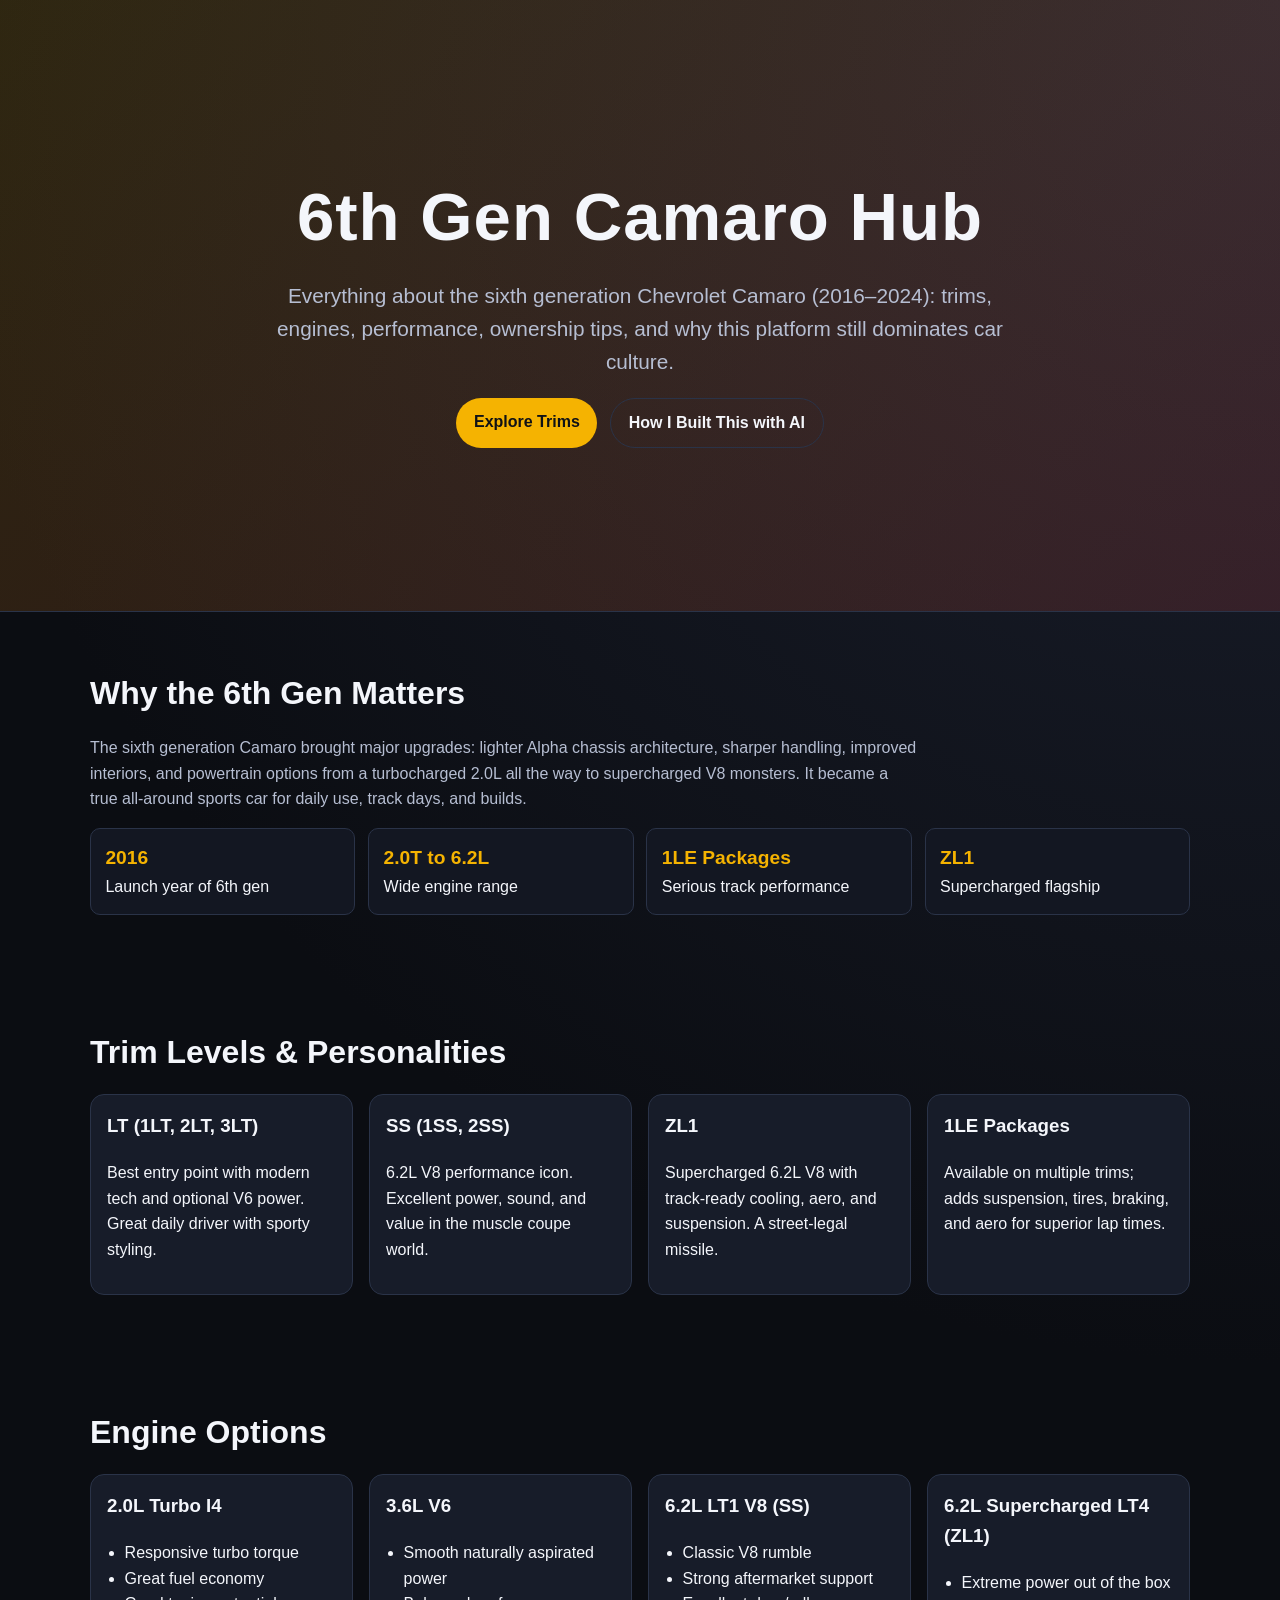
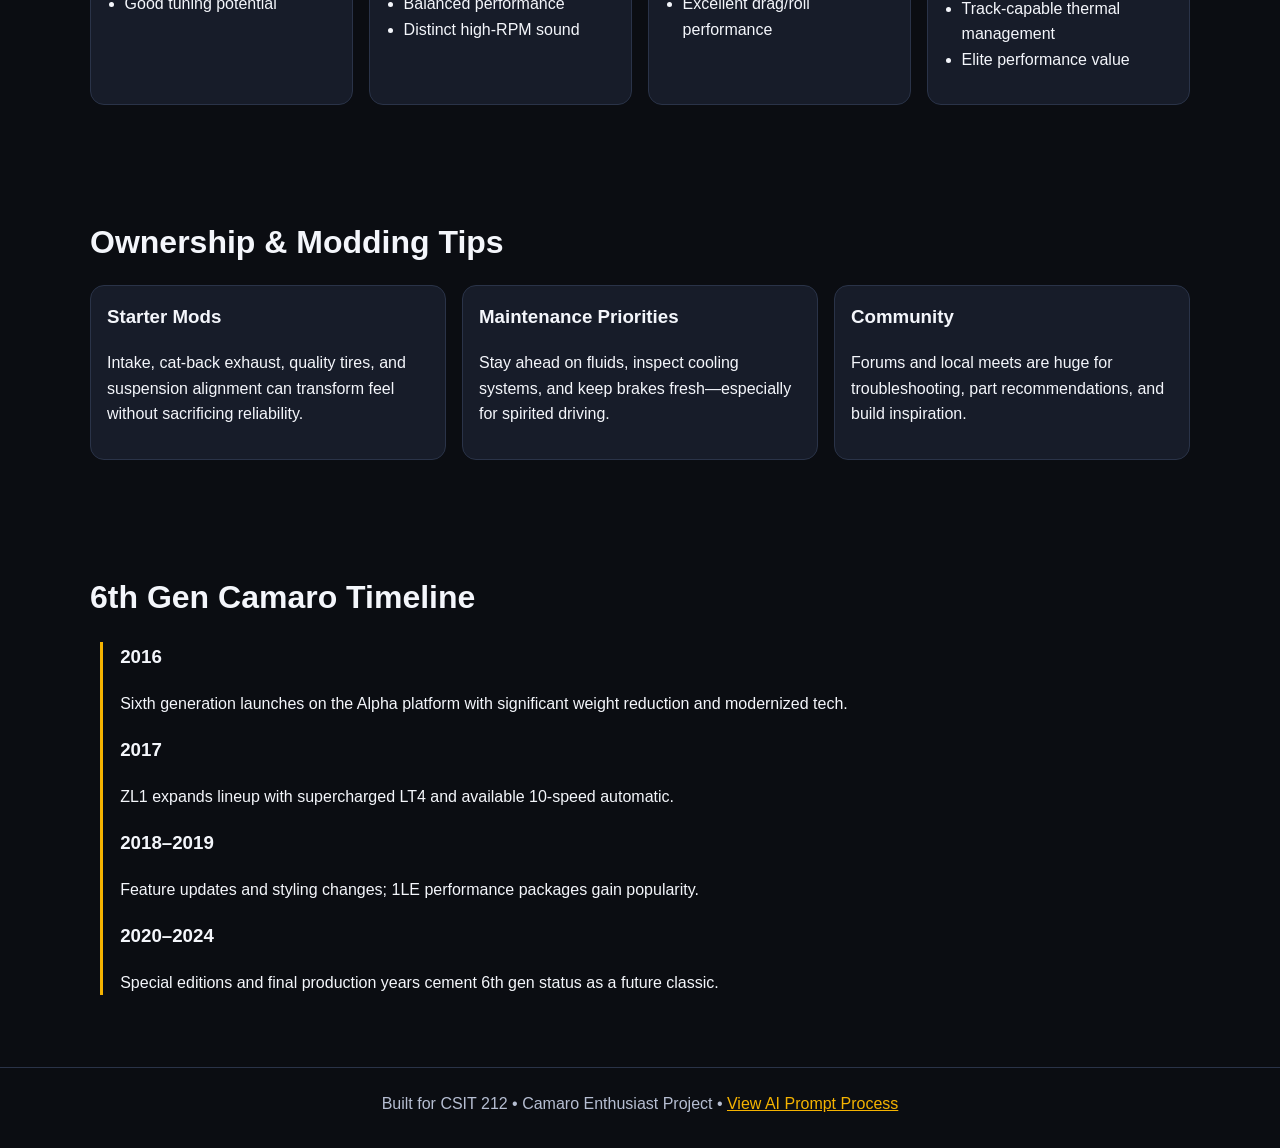
==== index.html @ 1b01bfdc "Create 6th gen Camaro website and AI prompt process page" ====
<!doctype html>
<html lang="en">
<head>
  <meta charset="UTF-8" />
  <meta name="viewport" content="width=device-width, initial-scale=1.0" />
  <title>Sixth Gen Camaro Hub</title>
  <style>
    :root {
      --bg: #0b0d12;
      --panel: #131722;
      --text: #f4f6fb;
      --muted: #b6bed2;
      --accent: #f5b301;
      --accent-2: #f24d4d;
      --card: #171c29;
      --border: #2a3348;
    }
    * { box-sizing: border-box; }
    body {
      margin: 0;
      font-family: Inter, Segoe UI, Roboto, Arial, sans-serif;
      background: radial-gradient(circle at top right, #1c2130, var(--bg) 45%);
      color: var(--text);
      line-height: 1.6;
    }
    .container { width: min(1100px, 92%); margin: 0 auto; }
    header {
      min-height: 68vh;
      display: grid;
      place-items: center;
      text-align: center;
      border-bottom: 1px solid var(--border);
      background: linear-gradient(140deg, rgba(245,179,1,.15), rgba(242,77,77,.15));
    }
    h1 { font-size: clamp(2rem, 6vw, 4.2rem); margin: 0 0 .5rem; letter-spacing: 1px; }
    .tagline { font-size: clamp(1rem, 2vw, 1.3rem); color: var(--muted); max-width: 760px; margin: 0 auto 1.2rem; }
    .btns { display: flex; gap: .8rem; justify-content: center; flex-wrap: wrap; }
    .btn {
      text-decoration: none;
      color: #101216;
      background: var(--accent);
      padding: .7rem 1.1rem;
      border-radius: 999px;
      font-weight: 700;
    }
    .btn.secondary { background: transparent; color: var(--text); border: 1px solid var(--border); }
    section { padding: 3.5rem 0; }
    h2 { font-size: clamp(1.4rem, 3.5vw, 2rem); margin: 0 0 1rem; }
    .lead { color: var(--muted); max-width: 830px; }
    .grid {
      display: grid;
      grid-template-columns: repeat(auto-fit, minmax(240px, 1fr));
      gap: 1rem;
      margin-top: 1rem;
    }
    .card {
      background: var(--card);
      border: 1px solid var(--border);
      border-radius: 14px;
      padding: 1rem;
    }
    .card h3 { margin-top: 0; }
    ul { padding-left: 1.1rem; }
    .timeline { border-left: 3px solid var(--accent); margin-left: .6rem; padding-left: 1.1rem; }
    .timeline p { margin: .3rem 0 1rem; }
    .stats { display: grid; grid-template-columns: repeat(auto-fit, minmax(170px,1fr)); gap: .8rem; }
    .stat { background: var(--panel); border: 1px solid var(--border); border-radius: 10px; padding: .9rem; }
    .stat strong { display: block; font-size: 1.2rem; color: var(--accent); }
    footer { border-top: 1px solid var(--border); text-align: center; padding: 1.4rem 0 2rem; color: var(--muted); }
  </style>
</head>
<body>
  <header>
    <div class="container">
      <h1>6th Gen Camaro Hub</h1>
      <p class="tagline">Everything about the sixth generation Chevrolet Camaro (2016–2024): trims, engines, performance, ownership tips, and why this platform still dominates car culture.</p>
      <div class="btns">
        <a class="btn" href="#trims">Explore Trims</a>
        <a class="btn secondary" href="prompts.html">How I Built This with AI</a>
      </div>
    </div>
  </header>

  <main class="container">
    <section id="overview">
      <h2>Why the 6th Gen Matters</h2>
      <p class="lead">The sixth generation Camaro brought major upgrades: lighter Alpha chassis architecture, sharper handling, improved interiors, and powertrain options from a turbocharged 2.0L all the way to supercharged V8 monsters. It became a true all-around sports car for daily use, track days, and builds.</p>
      <div class="stats">
        <div class="stat"><strong>2016</strong> Launch year of 6th gen</div>
        <div class="stat"><strong>2.0T to 6.2L</strong> Wide engine range</div>
        <div class="stat"><strong>1LE Packages</strong> Serious track performance</div>
        <div class="stat"><strong>ZL1</strong> Supercharged flagship</div>
      </div>
    </section>

    <section id="trims">
      <h2>Trim Levels & Personalities</h2>
      <div class="grid">
        <article class="card"><h3>LT (1LT, 2LT, 3LT)</h3><p>Best entry point with modern tech and optional V6 power. Great daily driver with sporty styling.</p></article>
        <article class="card"><h3>SS (1SS, 2SS)</h3><p>6.2L V8 performance icon. Excellent power, sound, and value in the muscle coupe world.</p></article>
        <article class="card"><h3>ZL1</h3><p>Supercharged 6.2L V8 with track-ready cooling, aero, and suspension. A street-legal missile.</p></article>
        <article class="card"><h3>1LE Packages</h3><p>Available on multiple trims; adds suspension, tires, braking, and aero for superior lap times.</p></article>
      </div>
    </section>

    <section id="engines">
      <h2>Engine Options</h2>
      <div class="grid">
        <div class="card"><h3>2.0L Turbo I4</h3><ul><li>Responsive turbo torque</li><li>Great fuel economy</li><li>Good tuning potential</li></ul></div>
        <div class="card"><h3>3.6L V6</h3><ul><li>Smooth naturally aspirated power</li><li>Balanced performance</li><li>Distinct high-RPM sound</li></ul></div>
        <div class="card"><h3>6.2L LT1 V8 (SS)</h3><ul><li>Classic V8 rumble</li><li>Strong aftermarket support</li><li>Excellent drag/roll performance</li></ul></div>
        <div class="card"><h3>6.2L Supercharged LT4 (ZL1)</h3><ul><li>Extreme power out of the box</li><li>Track-capable thermal management</li><li>Elite performance value</li></ul></div>
      </div>
    </section>

    <section>
      <h2>Ownership & Modding Tips</h2>
      <div class="grid">
        <div class="card"><h3>Starter Mods</h3><p>Intake, cat-back exhaust, quality tires, and suspension alignment can transform feel without sacrificing reliability.</p></div>
        <div class="card"><h3>Maintenance Priorities</h3><p>Stay ahead on fluids, inspect cooling systems, and keep brakes fresh—especially for spirited driving.</p></div>
        <div class="card"><h3>Community</h3><p>Forums and local meets are huge for troubleshooting, part recommendations, and build inspiration.</p></div>
      </div>
    </section>

    <section>
      <h2>6th Gen Camaro Timeline</h2>
      <div class="timeline">
        <h3>2016</h3>
        <p>Sixth generation launches on the Alpha platform with significant weight reduction and modernized tech.</p>
        <h3>2017</h3>
        <p>ZL1 expands lineup with supercharged LT4 and available 10-speed automatic.</p>
        <h3>2018–2019</h3>
        <p>Feature updates and styling changes; 1LE performance packages gain popularity.</p>
        <h3>2020–2024</h3>
        <p>Special editions and final production years cement 6th gen status as a future classic.</p>
      </div>
    </section>
  </main>

  <footer>
    <div class="container">
      Built for CSIT 212 • Camaro Enthusiast Project • <a href="prompts.html" style="color:var(--accent)">View AI Prompt Process</a>
    </div>
  </footer>
</body>
</html>
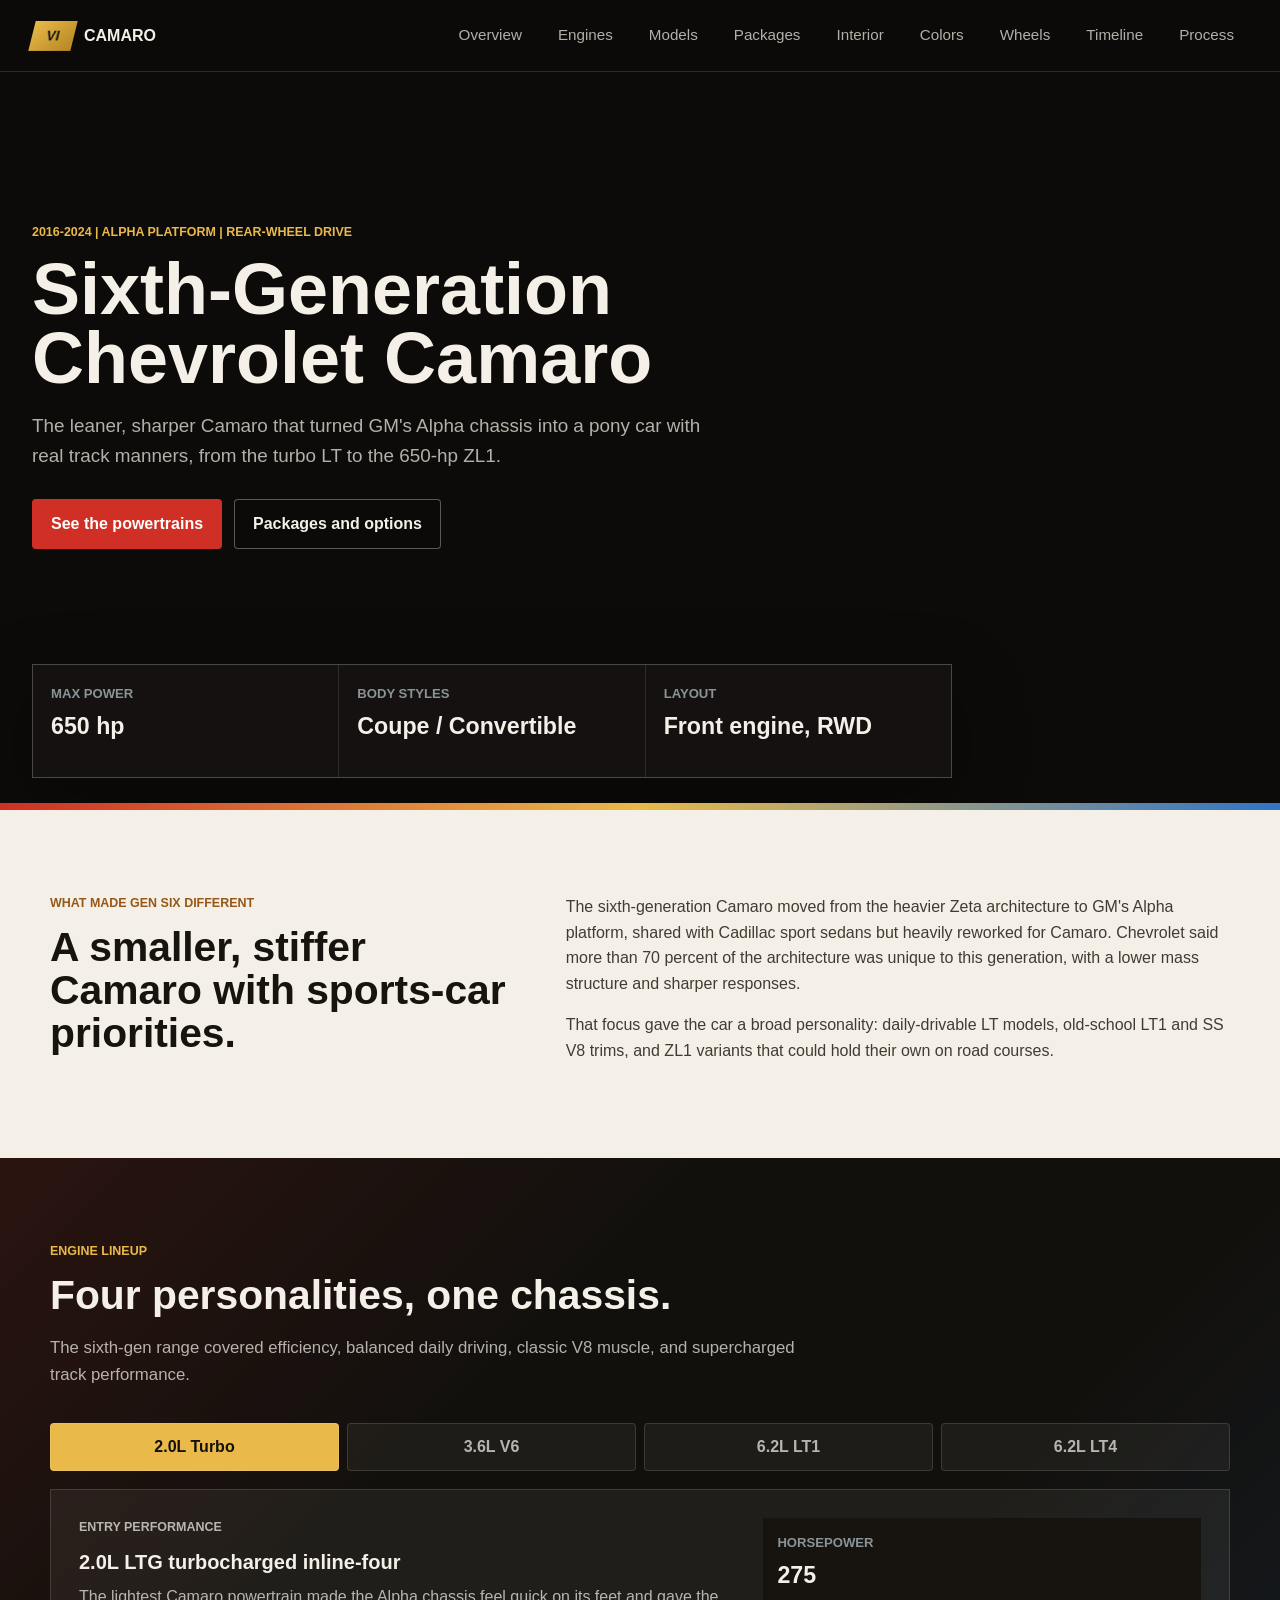
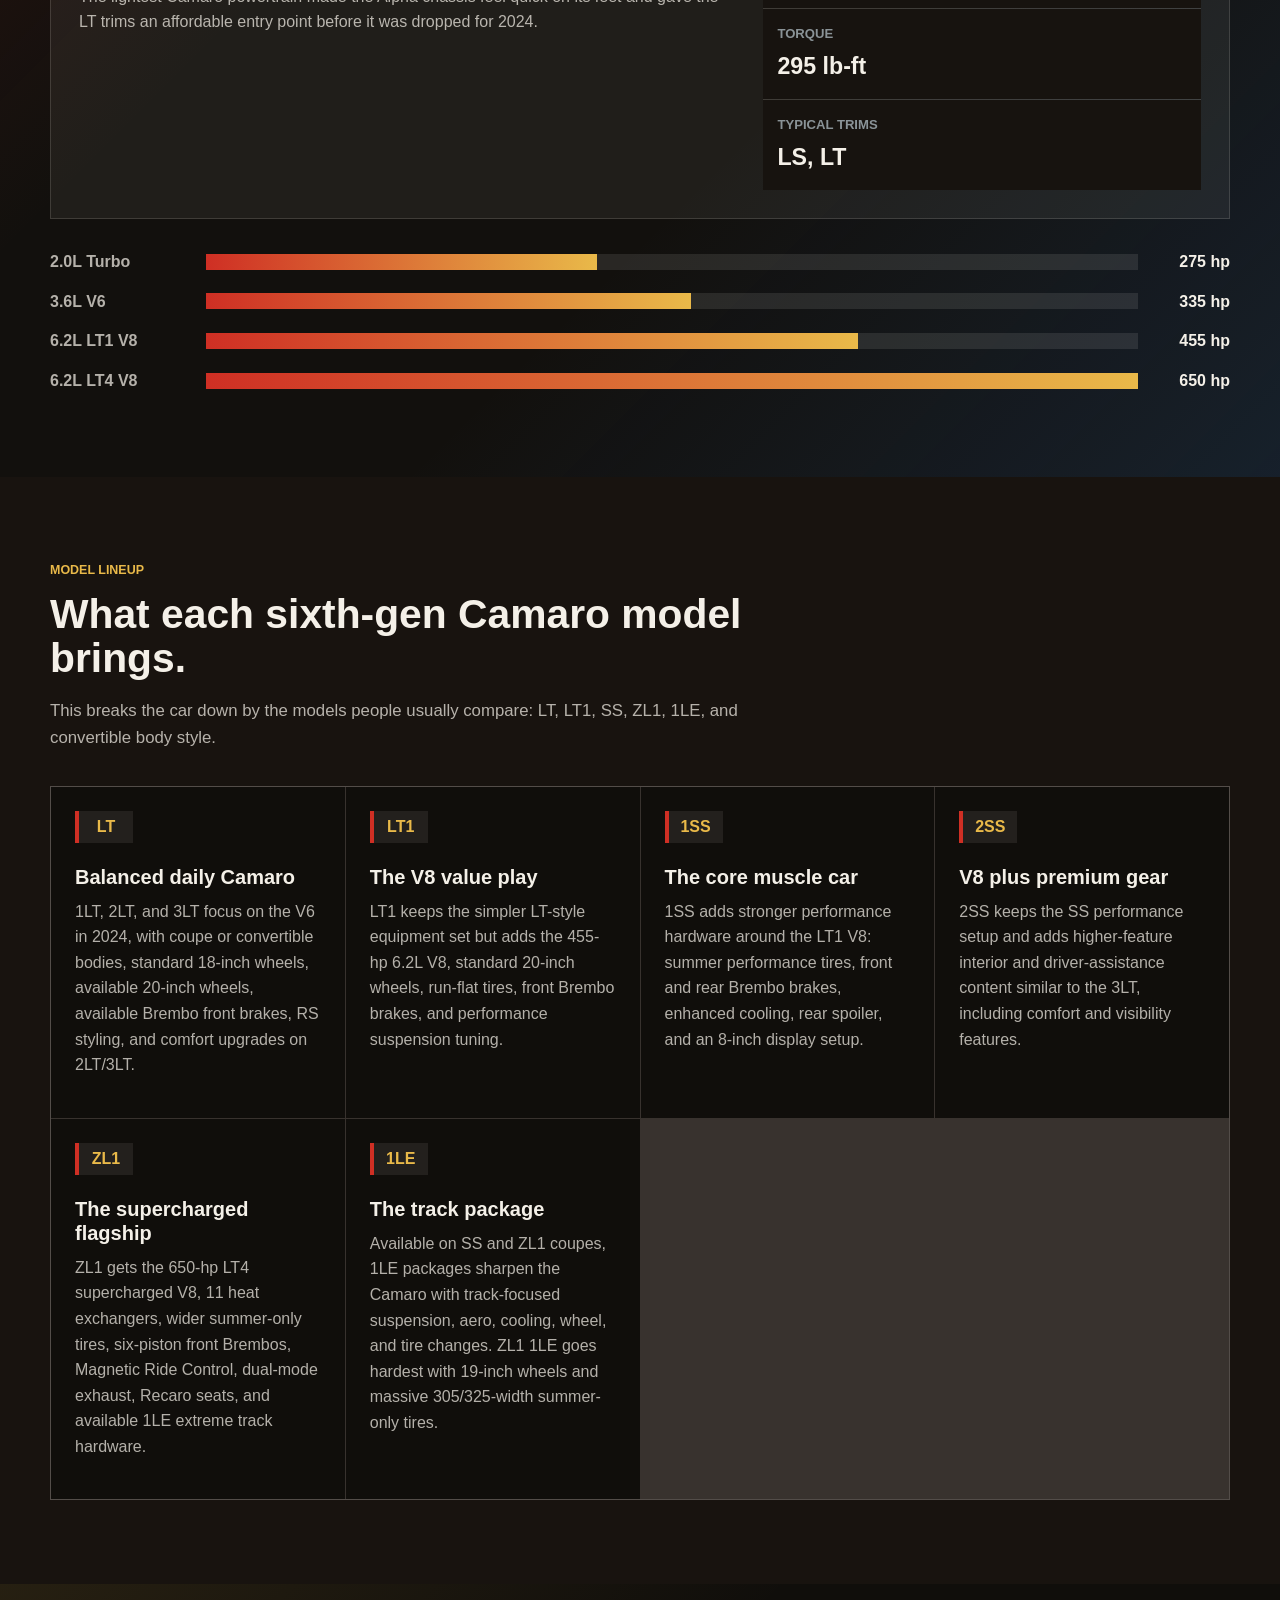
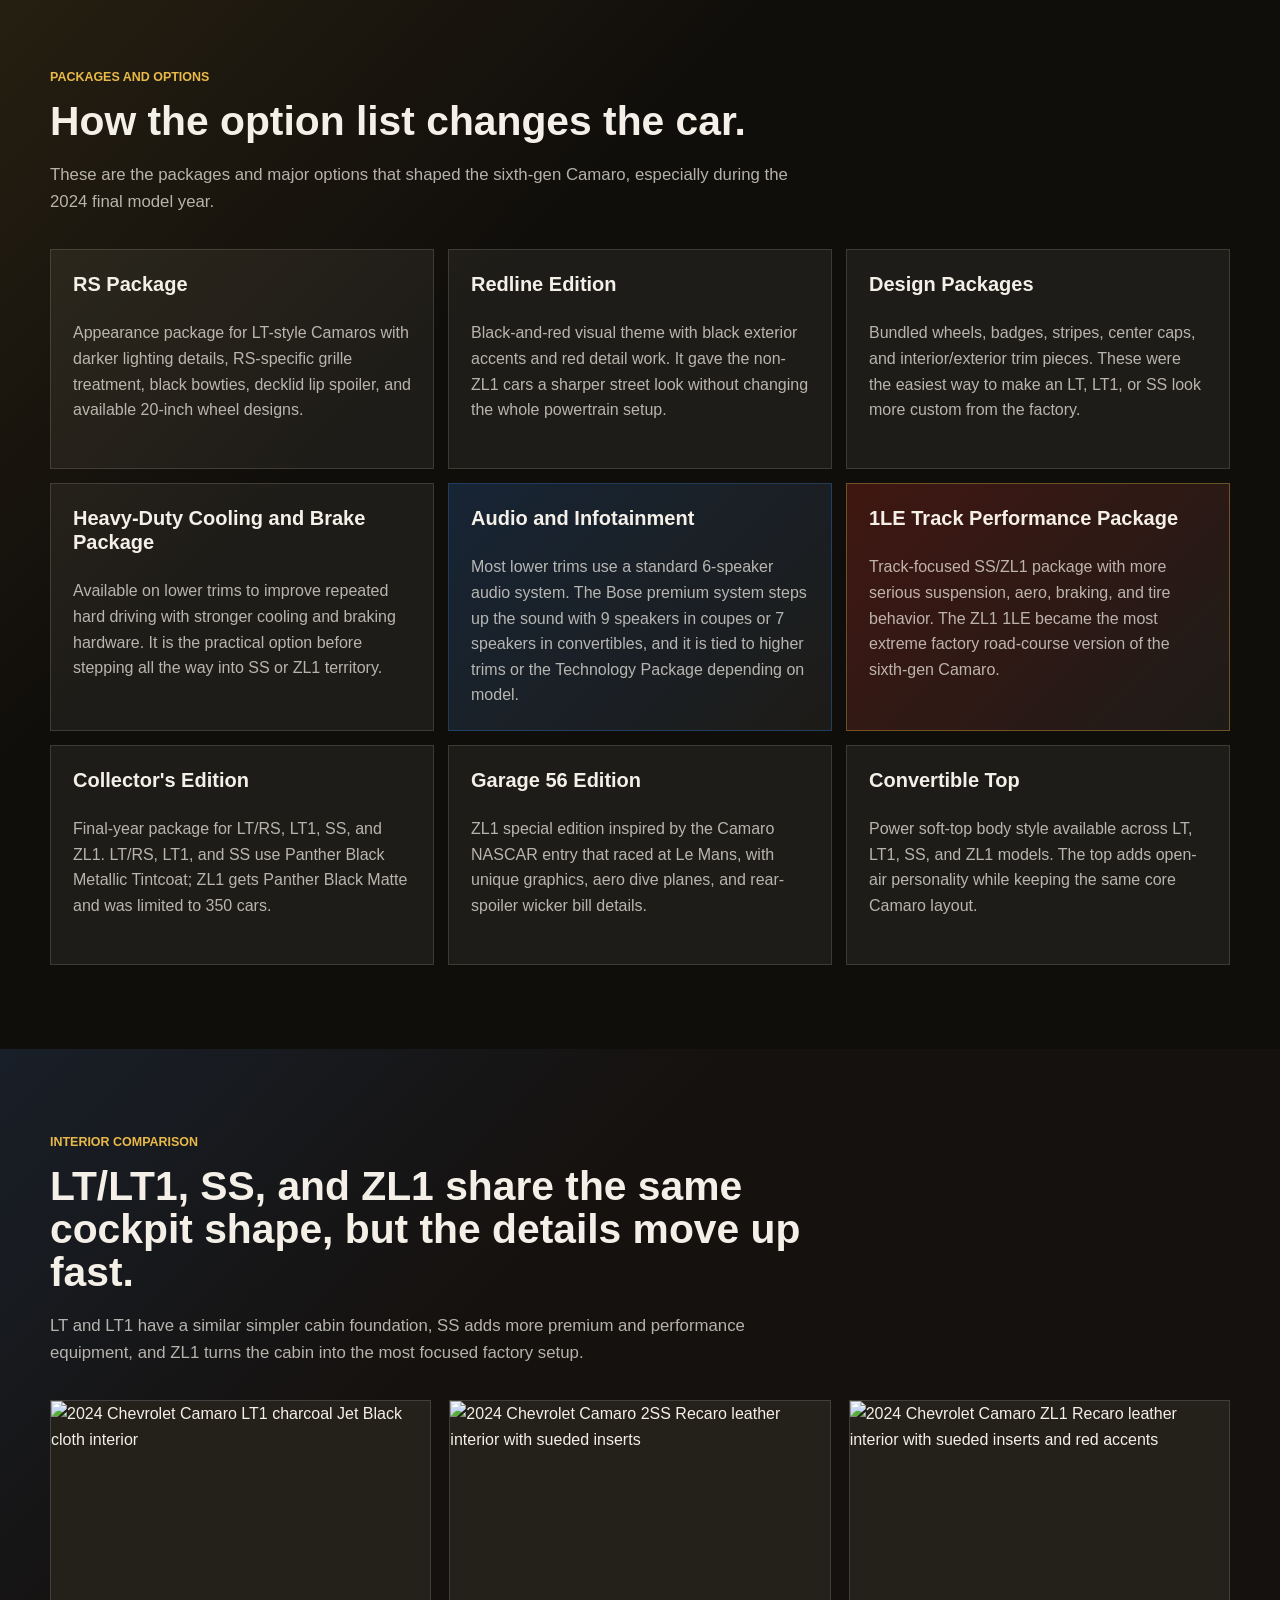
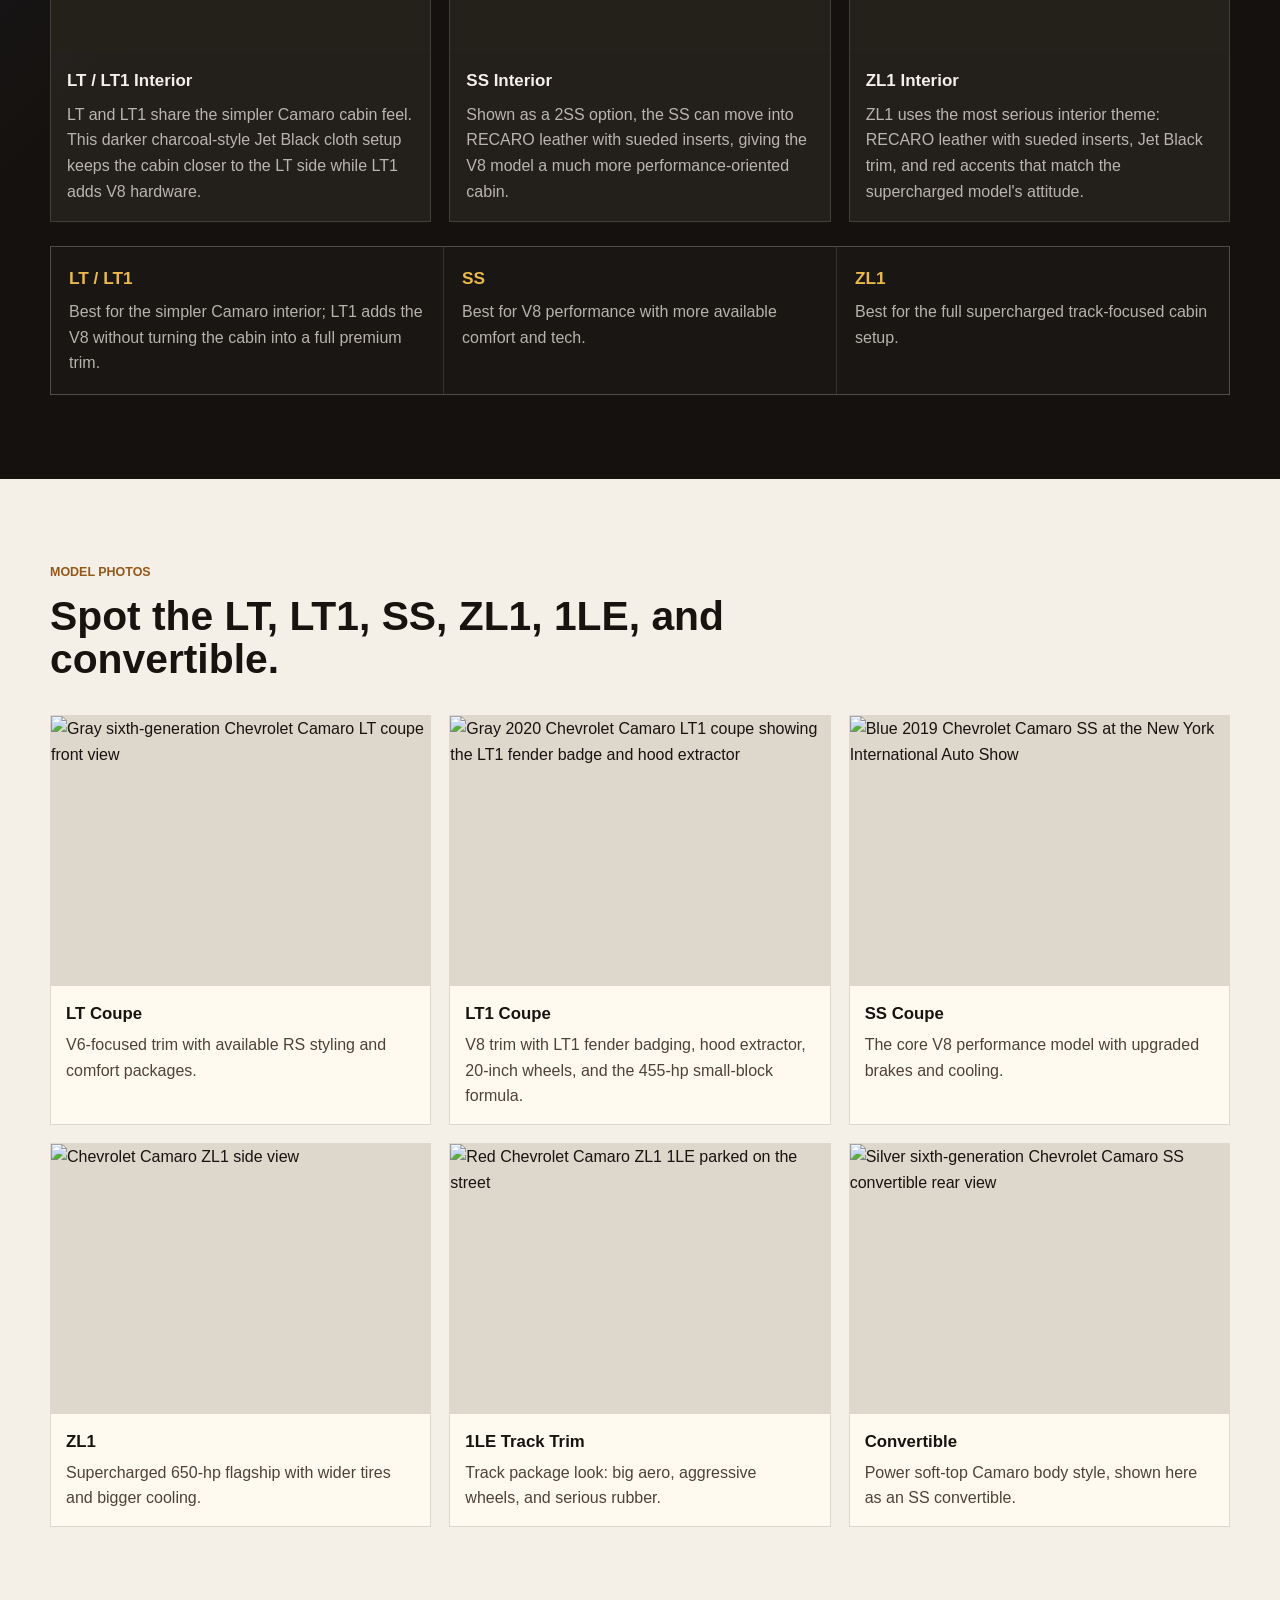
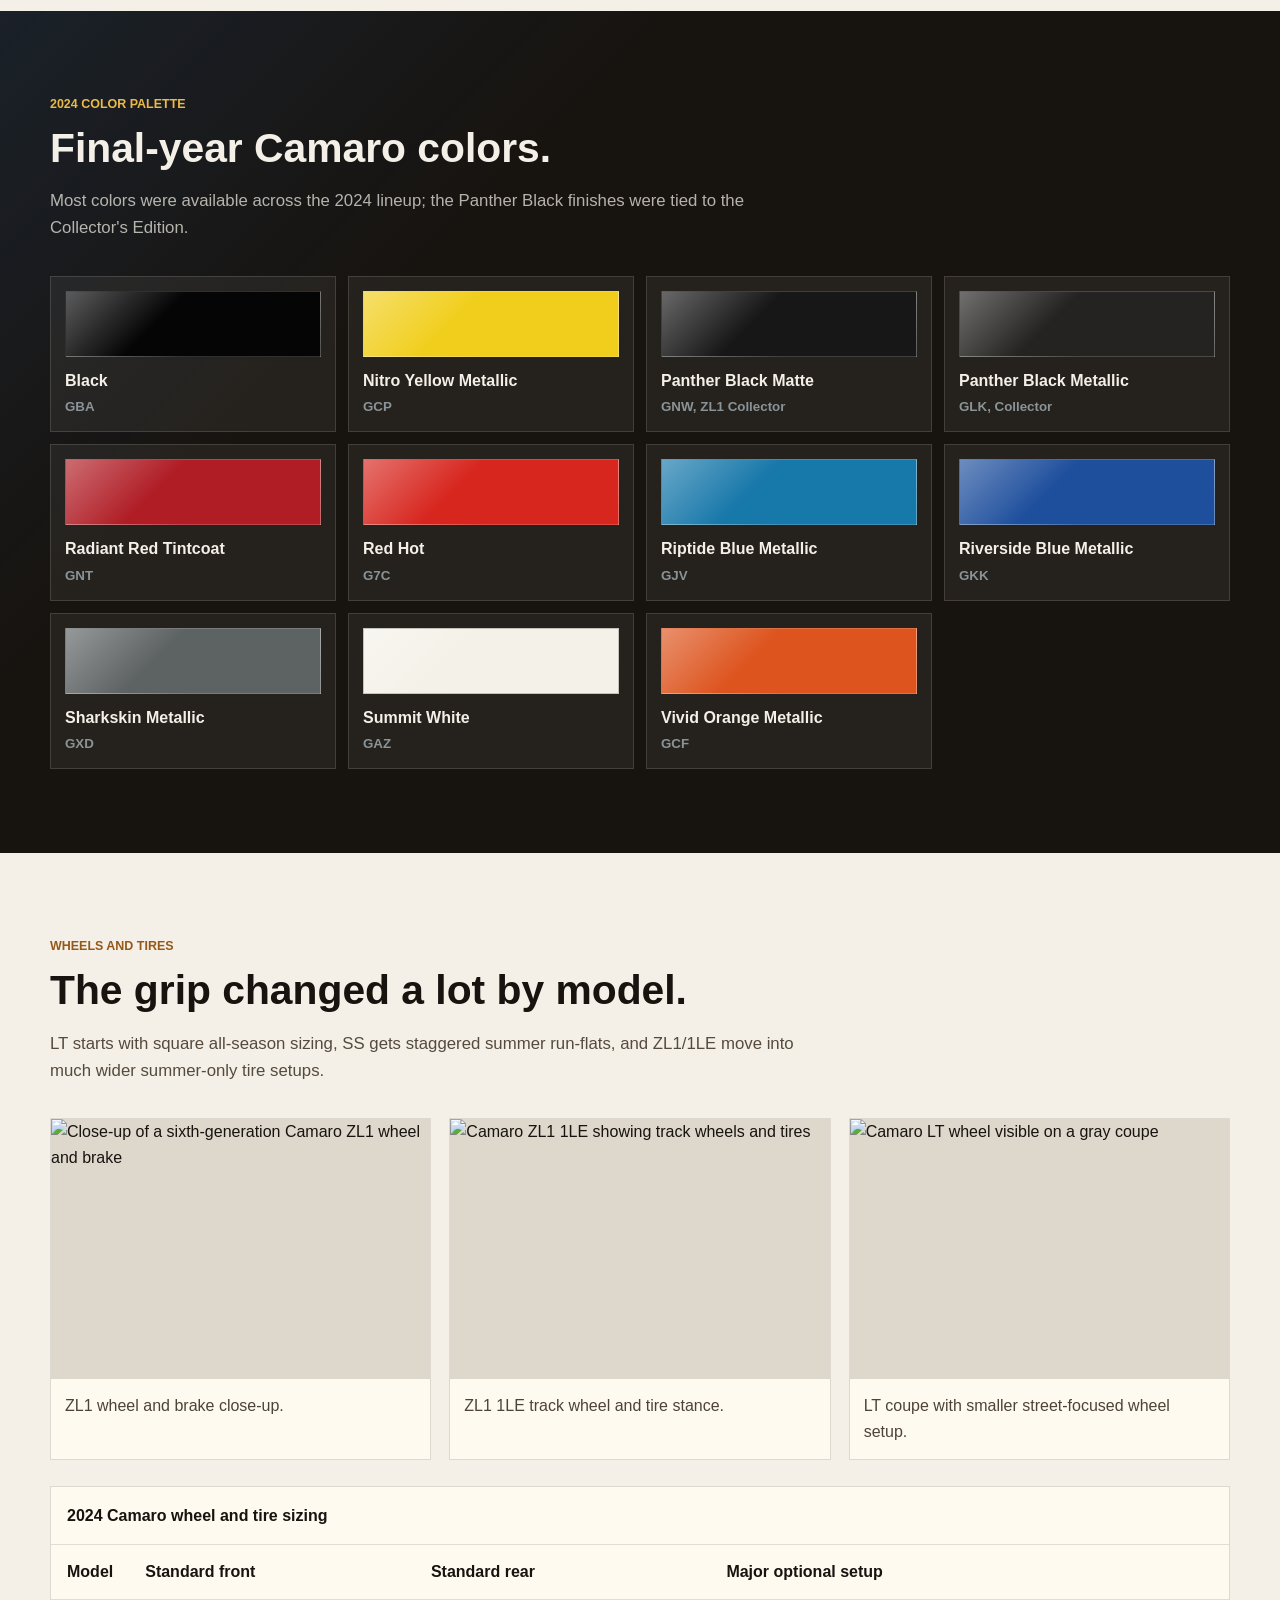
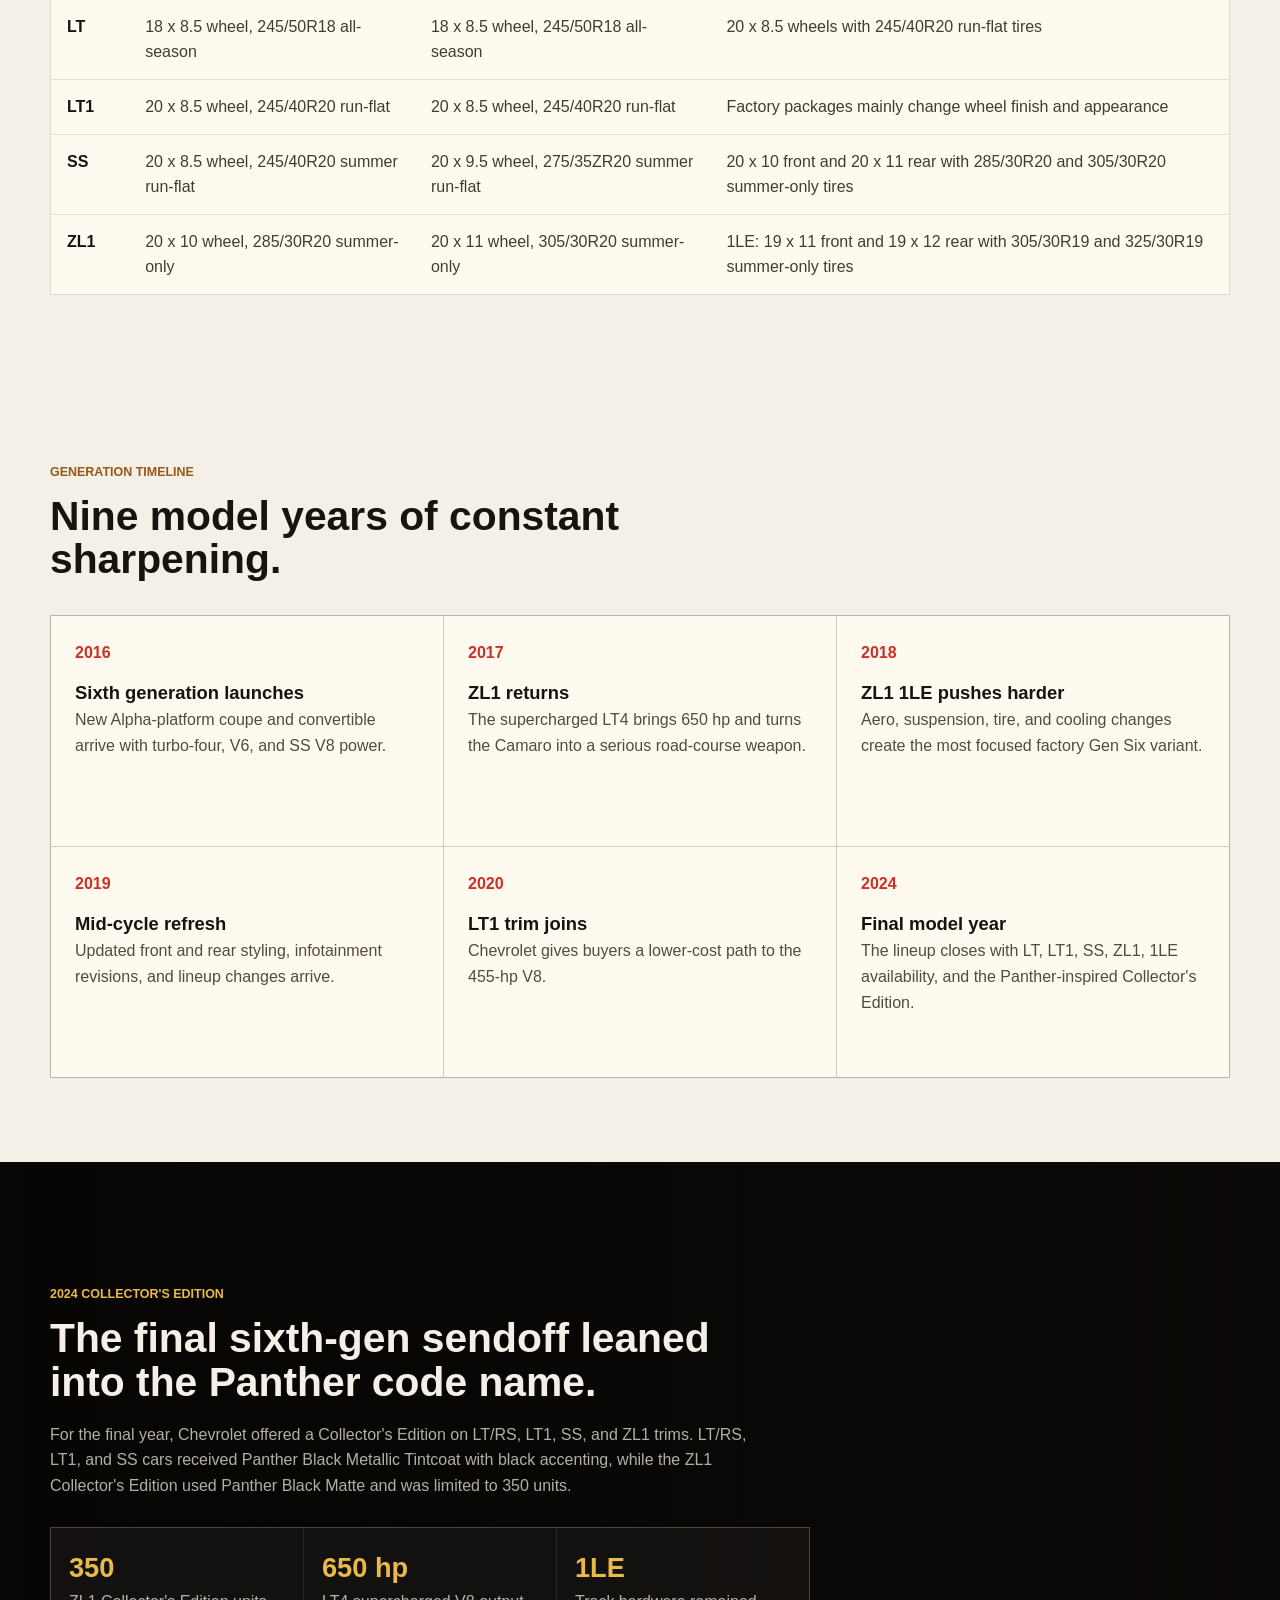
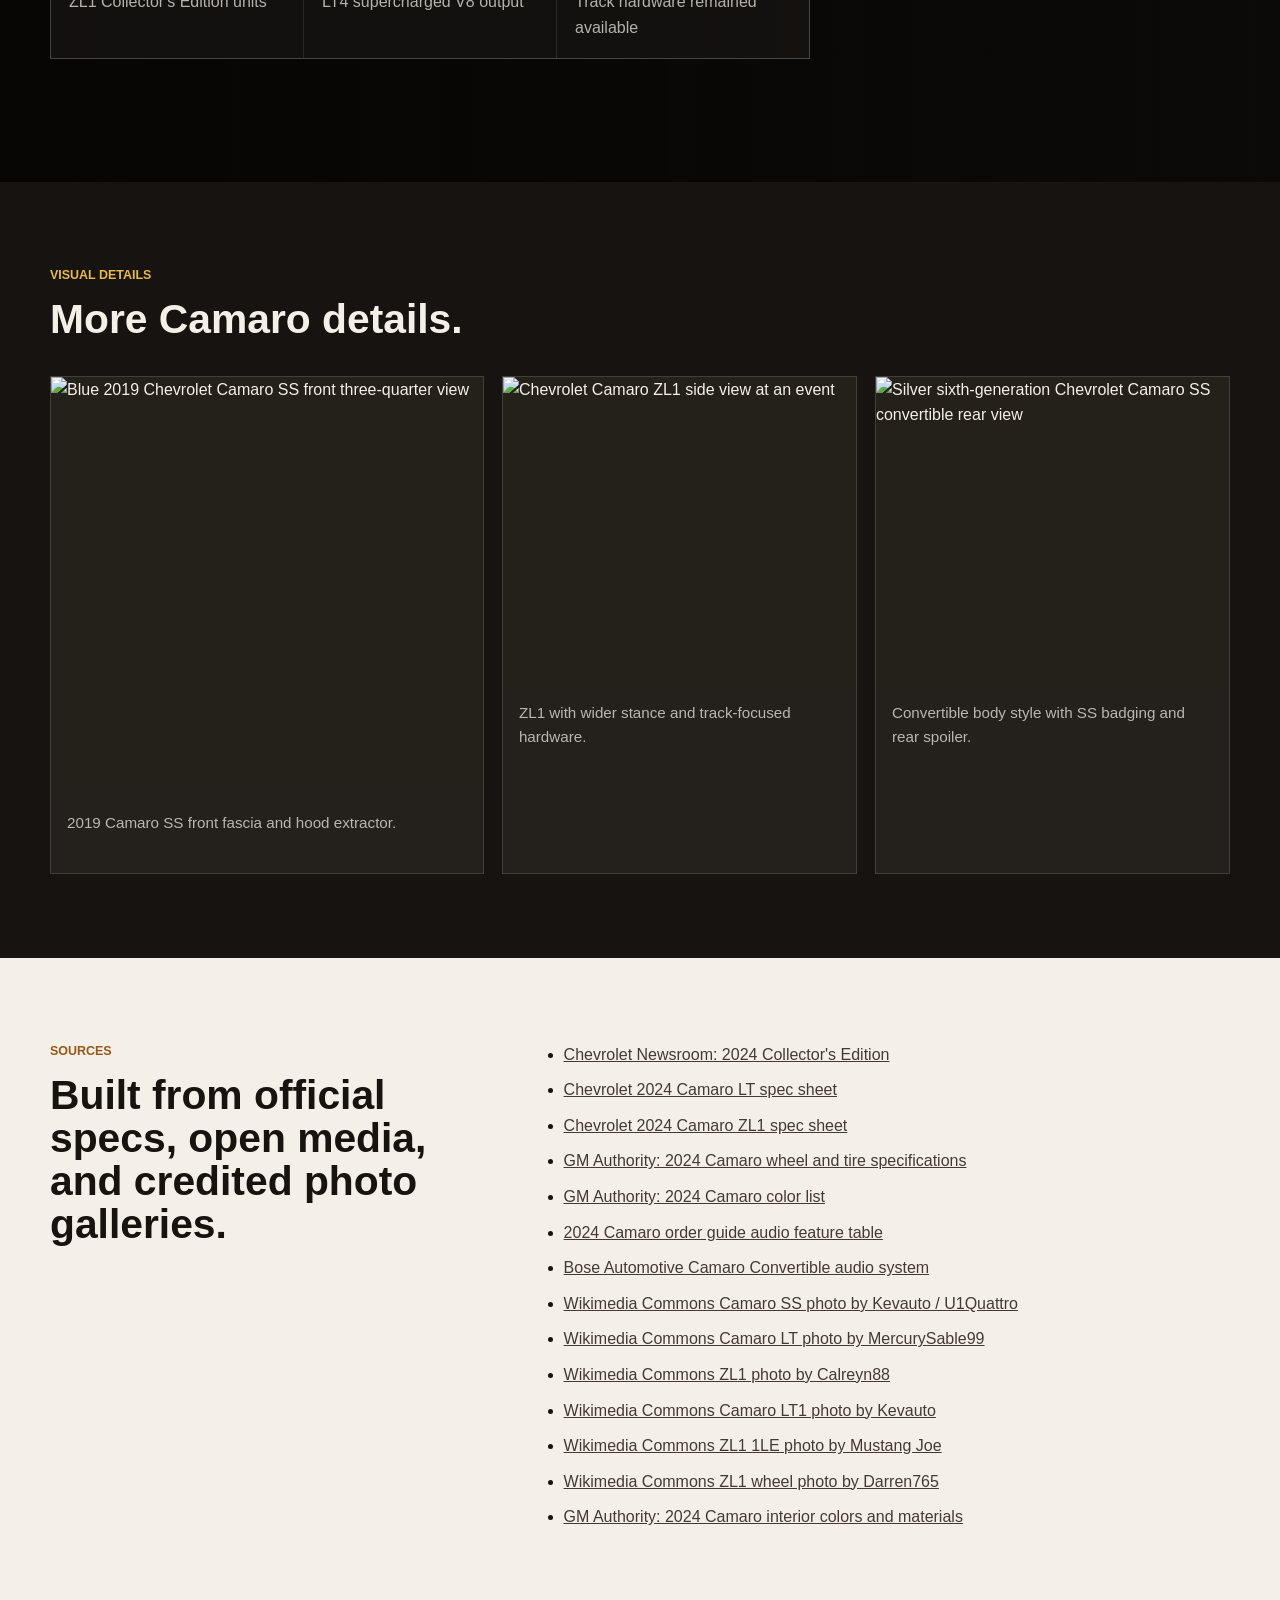
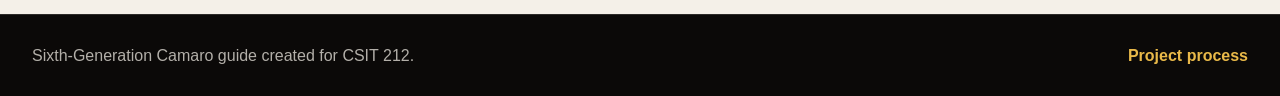
==== commit 9be2dc4f: "Add files via upload" ====
--- a/index.html
+++ b/index.html
@@ -1,146 +1,514 @@
-<!doctype html>
+<!DOCTYPE html>
 <html lang="en">
 <head>
-  <meta charset="UTF-8" />
-  <meta name="viewport" content="width=device-width, initial-scale=1.0" />
-  <title>Sixth Gen Camaro Hub</title>
-  <style>
-    :root {
-      --bg: #0b0d12;
-      --panel: #131722;
-      --text: #f4f6fb;
-      --muted: #b6bed2;
-      --accent: #f5b301;
-      --accent-2: #f24d4d;
-      --card: #171c29;
-      --border: #2a3348;
-    }
-    * { box-sizing: border-box; }
-    body {
-      margin: 0;
-      font-family: Inter, Segoe UI, Roboto, Arial, sans-serif;
-      background: radial-gradient(circle at top right, #1c2130, var(--bg) 45%);
-      color: var(--text);
-      line-height: 1.6;
-    }
-    .container { width: min(1100px, 92%); margin: 0 auto; }
-    header {
-      min-height: 68vh;
-      display: grid;
-      place-items: center;
-      text-align: center;
-      border-bottom: 1px solid var(--border);
-      background: linear-gradient(140deg, rgba(245,179,1,.15), rgba(242,77,77,.15));
-    }
-    h1 { font-size: clamp(2rem, 6vw, 4.2rem); margin: 0 0 .5rem; letter-spacing: 1px; }
-    .tagline { font-size: clamp(1rem, 2vw, 1.3rem); color: var(--muted); max-width: 760px; margin: 0 auto 1.2rem; }
-    .btns { display: flex; gap: .8rem; justify-content: center; flex-wrap: wrap; }
-    .btn {
-      text-decoration: none;
-      color: #101216;
-      background: var(--accent);
-      padding: .7rem 1.1rem;
-      border-radius: 999px;
-      font-weight: 700;
-    }
-    .btn.secondary { background: transparent; color: var(--text); border: 1px solid var(--border); }
-    section { padding: 3.5rem 0; }
-    h2 { font-size: clamp(1.4rem, 3.5vw, 2rem); margin: 0 0 1rem; }
-    .lead { color: var(--muted); max-width: 830px; }
-    .grid {
-      display: grid;
-      grid-template-columns: repeat(auto-fit, minmax(240px, 1fr));
-      gap: 1rem;
-      margin-top: 1rem;
-    }
-    .card {
-      background: var(--card);
-      border: 1px solid var(--border);
-      border-radius: 14px;
-      padding: 1rem;
-    }
-    .card h3 { margin-top: 0; }
-    ul { padding-left: 1.1rem; }
-    .timeline { border-left: 3px solid var(--accent); margin-left: .6rem; padding-left: 1.1rem; }
-    .timeline p { margin: .3rem 0 1rem; }
-    .stats { display: grid; grid-template-columns: repeat(auto-fit, minmax(170px,1fr)); gap: .8rem; }
-    .stat { background: var(--panel); border: 1px solid var(--border); border-radius: 10px; padding: .9rem; }
-    .stat strong { display: block; font-size: 1.2rem; color: var(--accent); }
-    footer { border-top: 1px solid var(--border); text-align: center; padding: 1.4rem 0 2rem; color: var(--muted); }
-  </style>
+  <meta charset="UTF-8">
+  <meta name="viewport" content="width=device-width, initial-scale=1.0">
+  <title>Sixth-Generation Camaro</title>
+  <meta name="description" content="A focused guide to the 2016-2024 sixth-generation Chevrolet Camaro, including engines, trims, track packages, timeline, and Collector's Edition details.">
+  <link rel="preconnect" href="https://upload.wikimedia.org">
+  <link rel="preconnect" href="https://gmauthority.com">
+  <link rel="stylesheet" href="styles.css">
 </head>
 <body>
-  <header>
-    <div class="container">
-      <h1>6th Gen Camaro Hub</h1>
-      <p class="tagline">Everything about the sixth generation Chevrolet Camaro (2016–2024): trims, engines, performance, ownership tips, and why this platform still dominates car culture.</p>
-      <div class="btns">
-        <a class="btn" href="#trims">Explore Trims</a>
-        <a class="btn secondary" href="prompts.html">How I Built This with AI</a>
-      </div>
-    </div>
+  <header class="site-header">
+    <a class="brand" href="index.html" aria-label="Sixth-generation Camaro home">
+      <span class="brand-mark">VI</span>
+      <span>Camaro</span>
+    </a>
+    <button class="nav-toggle" type="button" aria-expanded="false" aria-controls="main-nav">
+      <span></span>
+      <span></span>
+      <span></span>
+      <span class="sr-only">Menu</span>
+    </button>
+    <nav id="main-nav" class="site-nav" aria-label="Primary navigation">
+      <a href="#overview">Overview</a>
+      <a href="#engines">Engines</a>
+      <a href="#models">Models</a>
+      <a href="#packages">Packages</a>
+      <a href="#interior">Interior</a>
+      <a href="#colors">Colors</a>
+      <a href="#wheels">Wheels</a>
+      <a href="#timeline">Timeline</a>
+      <a href="process.html">Process</a>
+    </nav>
   </header>
 
-  <main class="container">
-    <section id="overview">
-      <h2>Why the 6th Gen Matters</h2>
-      <p class="lead">The sixth generation Camaro brought major upgrades: lighter Alpha chassis architecture, sharper handling, improved interiors, and powertrain options from a turbocharged 2.0L all the way to supercharged V8 monsters. It became a true all-around sports car for daily use, track days, and builds.</p>
-      <div class="stats">
-        <div class="stat"><strong>2016</strong> Launch year of 6th gen</div>
-        <div class="stat"><strong>2.0T to 6.2L</strong> Wide engine range</div>
-        <div class="stat"><strong>1LE Packages</strong> Serious track performance</div>
-        <div class="stat"><strong>ZL1</strong> Supercharged flagship</div>
-      </div>
-    </section>
-
-    <section id="trims">
-      <h2>Trim Levels & Personalities</h2>
-      <div class="grid">
-        <article class="card"><h3>LT (1LT, 2LT, 3LT)</h3><p>Best entry point with modern tech and optional V6 power. Great daily driver with sporty styling.</p></article>
-        <article class="card"><h3>SS (1SS, 2SS)</h3><p>6.2L V8 performance icon. Excellent power, sound, and value in the muscle coupe world.</p></article>
-        <article class="card"><h3>ZL1</h3><p>Supercharged 6.2L V8 with track-ready cooling, aero, and suspension. A street-legal missile.</p></article>
-        <article class="card"><h3>1LE Packages</h3><p>Available on multiple trims; adds suspension, tires, braking, and aero for superior lap times.</p></article>
-      </div>
-    </section>
-
-    <section id="engines">
-      <h2>Engine Options</h2>
-      <div class="grid">
-        <div class="card"><h3>2.0L Turbo I4</h3><ul><li>Responsive turbo torque</li><li>Great fuel economy</li><li>Good tuning potential</li></ul></div>
-        <div class="card"><h3>3.6L V6</h3><ul><li>Smooth naturally aspirated power</li><li>Balanced performance</li><li>Distinct high-RPM sound</li></ul></div>
-        <div class="card"><h3>6.2L LT1 V8 (SS)</h3><ul><li>Classic V8 rumble</li><li>Strong aftermarket support</li><li>Excellent drag/roll performance</li></ul></div>
-        <div class="card"><h3>6.2L Supercharged LT4 (ZL1)</h3><ul><li>Extreme power out of the box</li><li>Track-capable thermal management</li><li>Elite performance value</li></ul></div>
-      </div>
-    </section>
-
-    <section>
-      <h2>Ownership & Modding Tips</h2>
-      <div class="grid">
-        <div class="card"><h3>Starter Mods</h3><p>Intake, cat-back exhaust, quality tires, and suspension alignment can transform feel without sacrificing reliability.</p></div>
-        <div class="card"><h3>Maintenance Priorities</h3><p>Stay ahead on fluids, inspect cooling systems, and keep brakes fresh—especially for spirited driving.</p></div>
-        <div class="card"><h3>Community</h3><p>Forums and local meets are huge for troubleshooting, part recommendations, and build inspiration.</p></div>
-      </div>
-    </section>
-
-    <section>
-      <h2>6th Gen Camaro Timeline</h2>
-      <div class="timeline">
-        <h3>2016</h3>
-        <p>Sixth generation launches on the Alpha platform with significant weight reduction and modernized tech.</p>
-        <h3>2017</h3>
-        <p>ZL1 expands lineup with supercharged LT4 and available 10-speed automatic.</p>
-        <h3>2018–2019</h3>
-        <p>Feature updates and styling changes; 1LE performance packages gain popularity.</p>
-        <h3>2020–2024</h3>
-        <p>Special editions and final production years cement 6th gen status as a future classic.</p>
+  <main>
+    <section class="hero" aria-labelledby="hero-title">
+      <div class="hero-media" aria-hidden="true"></div>
+      <div class="hero-content">
+        <p class="eyebrow">2016-2024 | Alpha platform | Rear-wheel drive</p>
+        <h1 id="hero-title">Sixth-Generation Chevrolet Camaro</h1>
+        <p class="hero-copy">The leaner, sharper Camaro that turned GM's Alpha chassis into a pony car with real track manners, from the turbo LT to the 650-hp ZL1.</p>
+        <div class="hero-actions" aria-label="Page shortcuts">
+          <a class="button primary" href="#engines">See the powertrains</a>
+          <a class="button ghost" href="#packages">Packages and options</a>
+        </div>
+      </div>
+      <dl class="hero-stats" aria-label="Quick Camaro facts">
+        <div>
+          <dt>Max power</dt>
+          <dd>650 hp</dd>
+        </div>
+        <div>
+          <dt>Body styles</dt>
+          <dd>Coupe / Convertible</dd>
+        </div>
+        <div>
+          <dt>Layout</dt>
+          <dd>Front engine, RWD</dd>
+        </div>
+      </dl>
+    </section>
+
+    <section id="overview" class="section intro-band">
+      <div class="section-inner two-column">
+        <div>
+          <p class="eyebrow">What made Gen Six different</p>
+          <h2>A smaller, stiffer Camaro with sports-car priorities.</h2>
+        </div>
+        <div class="lede">
+          <p>The sixth-generation Camaro moved from the heavier Zeta architecture to GM's Alpha platform, shared with Cadillac sport sedans but heavily reworked for Camaro. Chevrolet said more than 70 percent of the architecture was unique to this generation, with a lower mass structure and sharper responses.</p>
+          <p>That focus gave the car a broad personality: daily-drivable LT models, old-school LT1 and SS V8 trims, and ZL1 variants that could hold their own on road courses.</p>
+        </div>
+      </div>
+    </section>
+
+    <section id="engines" class="section engine-band">
+      <div class="section-inner">
+        <div class="section-heading">
+          <p class="eyebrow">Engine lineup</p>
+          <h2>Four personalities, one chassis.</h2>
+          <p>The sixth-gen range covered efficiency, balanced daily driving, classic V8 muscle, and supercharged track performance.</p>
+        </div>
+
+        <div class="engine-tabs" role="tablist" aria-label="Camaro engine selector">
+          <button class="tab-button active" type="button" role="tab" aria-selected="true" data-engine="turbo">2.0L Turbo</button>
+          <button class="tab-button" type="button" role="tab" aria-selected="false" data-engine="v6">3.6L V6</button>
+          <button class="tab-button" type="button" role="tab" aria-selected="false" data-engine="v8">6.2L LT1</button>
+          <button class="tab-button" type="button" role="tab" aria-selected="false" data-engine="zl1">6.2L LT4</button>
+        </div>
+
+        <article class="engine-detail" aria-live="polite">
+          <div>
+            <p class="eyebrow" id="engine-role">Entry performance</p>
+            <h3 id="engine-name">2.0L LTG turbocharged inline-four</h3>
+            <p id="engine-copy">The lightest Camaro powertrain made the Alpha chassis feel quick on its feet and gave the LT trims an affordable entry point before it was dropped for 2024.</p>
+          </div>
+          <dl class="engine-specs">
+            <div>
+              <dt>Horsepower</dt>
+              <dd id="engine-hp">275</dd>
+            </div>
+            <div>
+              <dt>Torque</dt>
+              <dd id="engine-torque">295 lb-ft</dd>
+            </div>
+            <div>
+              <dt>Typical trims</dt>
+              <dd id="engine-trims">LS, LT</dd>
+            </div>
+          </dl>
+        </article>
+
+        <div class="power-chart" aria-label="Horsepower comparison">
+          <div class="bar-row">
+            <span>2.0L Turbo</span>
+            <div class="bar-track"><span style="--bar: 42%"></span></div>
+            <strong>275 hp</strong>
+          </div>
+          <div class="bar-row">
+            <span>3.6L V6</span>
+            <div class="bar-track"><span style="--bar: 52%"></span></div>
+            <strong>335 hp</strong>
+          </div>
+          <div class="bar-row">
+            <span>6.2L LT1 V8</span>
+            <div class="bar-track"><span style="--bar: 70%"></span></div>
+            <strong>455 hp</strong>
+          </div>
+          <div class="bar-row">
+            <span>6.2L LT4 V8</span>
+            <div class="bar-track"><span style="--bar: 100%"></span></div>
+            <strong>650 hp</strong>
+          </div>
+        </div>
+      </div>
+    </section>
+
+    <section id="models" class="section trim-band">
+      <div class="section-inner">
+        <div class="section-heading">
+          <p class="eyebrow">Model lineup</p>
+          <h2>What each sixth-gen Camaro model brings.</h2>
+          <p>This breaks the car down by the models people usually compare: LT, LT1, SS, ZL1, 1LE, and convertible body style.</p>
+        </div>
+        <div class="trim-grid">
+          <article class="trim-card">
+            <span>LT</span>
+            <h3>Balanced daily Camaro</h3>
+            <p>1LT, 2LT, and 3LT focus on the V6 in 2024, with coupe or convertible bodies, standard 18-inch wheels, available 20-inch wheels, available Brembo front brakes, RS styling, and comfort upgrades on 2LT/3LT.</p>
+          </article>
+          <article class="trim-card">
+            <span>LT1</span>
+            <h3>The V8 value play</h3>
+            <p>LT1 keeps the simpler LT-style equipment set but adds the 455-hp 6.2L V8, standard 20-inch wheels, run-flat tires, front Brembo brakes, and performance suspension tuning.</p>
+          </article>
+          <article class="trim-card">
+            <span>1SS</span>
+            <h3>The core muscle car</h3>
+            <p>1SS adds stronger performance hardware around the LT1 V8: summer performance tires, front and rear Brembo brakes, enhanced cooling, rear spoiler, and an 8-inch display setup.</p>
+          </article>
+          <article class="trim-card">
+            <span>2SS</span>
+            <h3>V8 plus premium gear</h3>
+            <p>2SS keeps the SS performance setup and adds higher-feature interior and driver-assistance content similar to the 3LT, including comfort and visibility features.</p>
+          </article>
+          <article class="trim-card">
+            <span>ZL1</span>
+            <h3>The supercharged flagship</h3>
+            <p>ZL1 gets the 650-hp LT4 supercharged V8, 11 heat exchangers, wider summer-only tires, six-piston front Brembos, Magnetic Ride Control, dual-mode exhaust, Recaro seats, and available 1LE extreme track hardware.</p>
+          </article>
+          <article class="trim-card">
+            <span>1LE</span>
+            <h3>The track package</h3>
+            <p>Available on SS and ZL1 coupes, 1LE packages sharpen the Camaro with track-focused suspension, aero, cooling, wheel, and tire changes. ZL1 1LE goes hardest with 19-inch wheels and massive 305/325-width summer-only tires.</p>
+          </article>
+        </div>
+      </div>
+    </section>
+
+    <section id="packages" class="section packages-band">
+      <div class="section-inner">
+        <div class="section-heading">
+          <p class="eyebrow">Packages and options</p>
+          <h2>How the option list changes the car.</h2>
+          <p>These are the packages and major options that shaped the sixth-gen Camaro, especially during the 2024 final model year.</p>
+        </div>
+
+        <div class="package-layout">
+          <article class="package-card">
+            <h3>RS Package</h3>
+            <p>Appearance package for LT-style Camaros with darker lighting details, RS-specific grille treatment, black bowties, decklid lip spoiler, and available 20-inch wheel designs.</p>
+          </article>
+          <article class="package-card">
+            <h3>Redline Edition</h3>
+            <p>Black-and-red visual theme with black exterior accents and red detail work. It gave the non-ZL1 cars a sharper street look without changing the whole powertrain setup.</p>
+          </article>
+          <article class="package-card">
+            <h3>Design Packages</h3>
+            <p>Bundled wheels, badges, stripes, center caps, and interior/exterior trim pieces. These were the easiest way to make an LT, LT1, or SS look more custom from the factory.</p>
+          </article>
+          <article class="package-card">
+            <h3>Heavy-Duty Cooling and Brake Package</h3>
+            <p>Available on lower trims to improve repeated hard driving with stronger cooling and braking hardware. It is the practical option before stepping all the way into SS or ZL1 territory.</p>
+          </article>
+          <article class="package-card audio-package">
+            <h3>Audio and Infotainment</h3>
+            <p>Most lower trims use a standard 6-speaker audio system. The Bose premium system steps up the sound with 9 speakers in coupes or 7 speakers in convertibles, and it is tied to higher trims or the Technology Package depending on model.</p>
+          </article>
+          <article class="package-card featured-package">
+            <h3>1LE Track Performance Package</h3>
+            <p>Track-focused SS/ZL1 package with more serious suspension, aero, braking, and tire behavior. The ZL1 1LE became the most extreme factory road-course version of the sixth-gen Camaro.</p>
+          </article>
+          <article class="package-card">
+            <h3>Collector's Edition</h3>
+            <p>Final-year package for LT/RS, LT1, SS, and ZL1. LT/RS, LT1, and SS use Panther Black Metallic Tintcoat; ZL1 gets Panther Black Matte and was limited to 350 cars.</p>
+          </article>
+          <article class="package-card">
+            <h3>Garage 56 Edition</h3>
+            <p>ZL1 special edition inspired by the Camaro NASCAR entry that raced at Le Mans, with unique graphics, aero dive planes, and rear-spoiler wicker bill details.</p>
+          </article>
+          <article class="package-card">
+            <h3>Convertible Top</h3>
+            <p>Power soft-top body style available across LT, LT1, SS, and ZL1 models. The top adds open-air personality while keeping the same core Camaro layout.</p>
+          </article>
+        </div>
+      </div>
+    </section>
+
+    <section id="interior" class="section interior-band">
+      <div class="section-inner">
+        <div class="section-heading">
+          <p class="eyebrow">Interior comparison</p>
+          <h2>LT/LT1, SS, and ZL1 share the same cockpit shape, but the details move up fast.</h2>
+          <p>LT and LT1 have a similar simpler cabin foundation, SS adds more premium and performance equipment, and ZL1 turns the cabin into the most focused factory setup.</p>
+        </div>
+
+        <div class="interior-grid">
+          <figure>
+            <img src="https://gmauthority.com/blog/wp-content/uploads/2023/10/2024-Chevrolet-Camaro-Interior-Colors-027-LT1-Cloth-Jet-Black-H1T.jpg" alt="2024 Chevrolet Camaro LT1 charcoal Jet Black cloth interior" loading="lazy">
+            <figcaption>
+              <strong>LT / LT1 Interior</strong>
+              <span>LT and LT1 share the simpler Camaro cabin feel. This darker charcoal-style Jet Black cloth setup keeps the cabin closer to the LT side while LT1 adds V8 hardware.</span>
+            </figcaption>
+          </figure>
+          <figure>
+            <img src="https://gmauthority.com/blog/wp-content/uploads/2023/10/2024-Chevrolet-Camaro-Interior-Colors-048-2SS-Recaro-Leather-With-Sueded-Inserts-Jet-Black-H0Y.jpg" alt="2024 Chevrolet Camaro 2SS Recaro leather interior with sueded inserts" loading="lazy">
+            <figcaption>
+              <strong>SS Interior</strong>
+              <span>Shown as a 2SS option, the SS can move into RECARO leather with sueded inserts, giving the V8 model a much more performance-oriented cabin.</span>
+            </figcaption>
+          </figure>
+          <figure>
+            <img src="https://gmauthority.com/blog/wp-content/uploads/2023/10/2024-Chevrolet-Camaro-Interior-Colors-049-ZL1-Recaro-Leather-With-Sueded-Inserts-Jet-Black-With-Red-Accents-H0W.jpg" alt="2024 Chevrolet Camaro ZL1 Recaro leather interior with sueded inserts and red accents" loading="lazy">
+            <figcaption>
+              <strong>ZL1 Interior</strong>
+              <span>ZL1 uses the most serious interior theme: RECARO leather with sueded inserts, Jet Black trim, and red accents that match the supercharged model's attitude.</span>
+            </figcaption>
+          </figure>
+        </div>
+
+        <div class="interior-notes" aria-label="Interior trim comparison notes">
+          <div><strong>LT / LT1</strong><span>Best for the simpler Camaro interior; LT1 adds the V8 without turning the cabin into a full premium trim.</span></div>
+          <div><strong>SS</strong><span>Best for V8 performance with more available comfort and tech.</span></div>
+          <div><strong>ZL1</strong><span>Best for the full supercharged track-focused cabin setup.</span></div>
+        </div>
+      </div>
+    </section>
+
+    <section id="model-photos" class="section model-photo-band">
+      <div class="section-inner">
+        <div class="section-heading">
+          <p class="eyebrow">Model photos</p>
+          <h2>Spot the LT, LT1, SS, ZL1, 1LE, and convertible.</h2>
+        </div>
+        <div class="model-gallery">
+          <figure>
+            <img src="https://upload.wikimedia.org/wikipedia/commons/thumb/9/9c/2017_Chevrolet_Camaro_LT_Coupe%2C_front_left%2C_09-10-2022.jpg/1280px-2017_Chevrolet_Camaro_LT_Coupe%2C_front_left%2C_09-10-2022.jpg" alt="Gray sixth-generation Chevrolet Camaro LT coupe front view">
+            <figcaption><strong>LT Coupe</strong><span>V6-focused trim with available RS styling and comfort packages.</span></figcaption>
+          </figure>
+          <figure>
+            <img src="https://upload.wikimedia.org/wikipedia/commons/thumb/5/5b/2020_Chevrolet_Camaro_LT1_1SS%2C_front_3.2.20.jpg/1280px-2020_Chevrolet_Camaro_LT1_1SS%2C_front_3.2.20.jpg" alt="Gray 2020 Chevrolet Camaro LT1 coupe showing the LT1 fender badge and hood extractor">
+            <figcaption><strong>LT1 Coupe</strong><span>V8 trim with LT1 fender badging, hood extractor, 20-inch wheels, and the 455-hp small-block formula.</span></figcaption>
+          </figure>
+          <figure>
+            <img src="https://upload.wikimedia.org/wikipedia/commons/thumb/5/5e/2019_Chevrolet_Camaro_SS_front_NYIAS_2019.jpg/1280px-2019_Chevrolet_Camaro_SS_front_NYIAS_2019.jpg" alt="Blue 2019 Chevrolet Camaro SS at the New York International Auto Show">
+            <figcaption><strong>SS Coupe</strong><span>The core V8 performance model with upgraded brakes and cooling.</span></figcaption>
+          </figure>
+          <figure>
+            <img src="https://upload.wikimedia.org/wikipedia/commons/thumb/8/83/Chevrolet_Camaro_ZL1.jpg/1280px-Chevrolet_Camaro_ZL1.jpg" alt="Chevrolet Camaro ZL1 side view">
+            <figcaption><strong>ZL1</strong><span>Supercharged 650-hp flagship with wider tires and bigger cooling.</span></figcaption>
+          </figure>
+          <figure>
+            <img src="https://upload.wikimedia.org/wikipedia/commons/thumb/9/92/2018_Chevrolet_Camaro_ZL1_1LE_%2853776084528%29.jpg/1280px-2018_Chevrolet_Camaro_ZL1_1LE_%2853776084528%29.jpg" alt="Red Chevrolet Camaro ZL1 1LE parked on the street">
+            <figcaption><strong>1LE Track Trim</strong><span>Track package look: big aero, aggressive wheels, and serious rubber.</span></figcaption>
+          </figure>
+          <figure>
+            <img src="https://upload.wikimedia.org/wikipedia/commons/thumb/3/38/2019_Chevrolet_Camaro_SS_%2844586%29.jpg/1280px-2019_Chevrolet_Camaro_SS_%2844586%29.jpg" alt="Silver sixth-generation Chevrolet Camaro SS convertible rear view">
+            <figcaption><strong>Convertible</strong><span>Power soft-top Camaro body style, shown here as an SS convertible.</span></figcaption>
+          </figure>
+        </div>
+      </div>
+    </section>
+
+    <section id="colors" class="section colors-band">
+      <div class="section-inner">
+        <div class="section-heading">
+          <p class="eyebrow">2024 color palette</p>
+          <h2>Final-year Camaro colors.</h2>
+          <p>Most colors were available across the 2024 lineup; the Panther Black finishes were tied to the Collector's Edition.</p>
+        </div>
+        <div class="color-grid" aria-label="2024 Camaro exterior colors">
+          <div class="paint-chip" style="--paint:#050505"><span></span><strong>Black</strong><small>GBA</small></div>
+          <div class="paint-chip" style="--paint:#f1ce1b"><span></span><strong>Nitro Yellow Metallic</strong><small>GCP</small></div>
+          <div class="paint-chip" style="--paint:#171717"><span></span><strong>Panther Black Matte</strong><small>GNW, ZL1 Collector</small></div>
+          <div class="paint-chip" style="--paint:#242321"><span></span><strong>Panther Black Metallic</strong><small>GLK, Collector</small></div>
+          <div class="paint-chip" style="--paint:#b01d25"><span></span><strong>Radiant Red Tintcoat</strong><small>GNT</small></div>
+          <div class="paint-chip" style="--paint:#d7261e"><span></span><strong>Red Hot</strong><small>G7C</small></div>
+          <div class="paint-chip" style="--paint:#1778aa"><span></span><strong>Riptide Blue Metallic</strong><small>GJV</small></div>
+          <div class="paint-chip" style="--paint:#1e4f9d"><span></span><strong>Riverside Blue Metallic</strong><small>GKK</small></div>
+          <div class="paint-chip" style="--paint:#5d6262"><span></span><strong>Sharkskin Metallic</strong><small>GXD</small></div>
+          <div class="paint-chip light-paint" style="--paint:#f4f1e8"><span></span><strong>Summit White</strong><small>GAZ</small></div>
+          <div class="paint-chip" style="--paint:#dd541e"><span></span><strong>Vivid Orange Metallic</strong><small>GCF</small></div>
+        </div>
+      </div>
+    </section>
+
+    <section id="wheels" class="section wheels-band">
+      <div class="section-inner">
+        <div class="section-heading">
+          <p class="eyebrow">Wheels and tires</p>
+          <h2>The grip changed a lot by model.</h2>
+          <p>LT starts with square all-season sizing, SS gets staggered summer run-flats, and ZL1/1LE move into much wider summer-only tire setups.</p>
+        </div>
+
+        <div class="wheel-photo-grid">
+          <figure>
+            <img src="https://upload.wikimedia.org/wikipedia/commons/thumb/c/c7/2016_Los_Angeles_Auto_Show_ZL1_wheel.jpg/1280px-2016_Los_Angeles_Auto_Show_ZL1_wheel.jpg" alt="Close-up of a sixth-generation Camaro ZL1 wheel and brake">
+            <figcaption>ZL1 wheel and brake close-up.</figcaption>
+          </figure>
+          <figure>
+            <img src="https://upload.wikimedia.org/wikipedia/commons/thumb/9/92/2018_Chevrolet_Camaro_ZL1_1LE_%2853776084528%29.jpg/1280px-2018_Chevrolet_Camaro_ZL1_1LE_%2853776084528%29.jpg" alt="Camaro ZL1 1LE showing track wheels and tires">
+            <figcaption>ZL1 1LE track wheel and tire stance.</figcaption>
+          </figure>
+          <figure>
+            <img src="https://upload.wikimedia.org/wikipedia/commons/thumb/9/9c/2017_Chevrolet_Camaro_LT_Coupe%2C_front_left%2C_09-10-2022.jpg/1280px-2017_Chevrolet_Camaro_LT_Coupe%2C_front_left%2C_09-10-2022.jpg" alt="Camaro LT wheel visible on a gray coupe">
+            <figcaption>LT coupe with smaller street-focused wheel setup.</figcaption>
+          </figure>
+        </div>
+
+        <div class="wheel-table-wrap">
+          <table class="wheel-table">
+            <caption>2024 Camaro wheel and tire sizing</caption>
+            <thead>
+              <tr>
+                <th>Model</th>
+                <th>Standard front</th>
+                <th>Standard rear</th>
+                <th>Major optional setup</th>
+              </tr>
+            </thead>
+            <tbody>
+              <tr>
+                <th>LT</th>
+                <td>18 x 8.5 wheel, 245/50R18 all-season</td>
+                <td>18 x 8.5 wheel, 245/50R18 all-season</td>
+                <td>20 x 8.5 wheels with 245/40R20 run-flat tires</td>
+              </tr>
+              <tr>
+                <th>LT1</th>
+                <td>20 x 8.5 wheel, 245/40R20 run-flat</td>
+                <td>20 x 8.5 wheel, 245/40R20 run-flat</td>
+                <td>Factory packages mainly change wheel finish and appearance</td>
+              </tr>
+              <tr>
+                <th>SS</th>
+                <td>20 x 8.5 wheel, 245/40R20 summer run-flat</td>
+                <td>20 x 9.5 wheel, 275/35ZR20 summer run-flat</td>
+                <td>20 x 10 front and 20 x 11 rear with 285/30R20 and 305/30R20 summer-only tires</td>
+              </tr>
+              <tr>
+                <th>ZL1</th>
+                <td>20 x 10 wheel, 285/30R20 summer-only</td>
+                <td>20 x 11 wheel, 305/30R20 summer-only</td>
+                <td>1LE: 19 x 11 front and 19 x 12 rear with 305/30R19 and 325/30R19 summer-only tires</td>
+              </tr>
+            </tbody>
+          </table>
+        </div>
+      </div>
+    </section>
+
+    <section id="timeline" class="section timeline-band">
+      <div class="section-inner">
+        <div class="section-heading">
+          <p class="eyebrow">Generation timeline</p>
+          <h2>Nine model years of constant sharpening.</h2>
+        </div>
+        <ol class="timeline">
+          <li>
+            <time>2016</time>
+            <strong>Sixth generation launches</strong>
+            <p>New Alpha-platform coupe and convertible arrive with turbo-four, V6, and SS V8 power.</p>
+          </li>
+          <li>
+            <time>2017</time>
+            <strong>ZL1 returns</strong>
+            <p>The supercharged LT4 brings 650 hp and turns the Camaro into a serious road-course weapon.</p>
+          </li>
+          <li>
+            <time>2018</time>
+            <strong>ZL1 1LE pushes harder</strong>
+            <p>Aero, suspension, tire, and cooling changes create the most focused factory Gen Six variant.</p>
+          </li>
+          <li>
+            <time>2019</time>
+            <strong>Mid-cycle refresh</strong>
+            <p>Updated front and rear styling, infotainment revisions, and lineup changes arrive.</p>
+          </li>
+          <li>
+            <time>2020</time>
+            <strong>LT1 trim joins</strong>
+            <p>Chevrolet gives buyers a lower-cost path to the 455-hp V8.</p>
+          </li>
+          <li>
+            <time>2024</time>
+            <strong>Final model year</strong>
+            <p>The lineup closes with LT, LT1, SS, ZL1, 1LE availability, and the Panther-inspired Collector's Edition.</p>
+          </li>
+        </ol>
+      </div>
+    </section>
+
+    <section id="collector" class="section collector-band">
+      <div class="collector-image" role="img" aria-label="Black sixth-generation Camaro visual treatment"></div>
+      <div class="section-inner collector-content">
+        <p class="eyebrow">2024 Collector's Edition</p>
+        <h2>The final sixth-gen sendoff leaned into the Panther code name.</h2>
+        <p>For the final year, Chevrolet offered a Collector's Edition on LT/RS, LT1, SS, and ZL1 trims. LT/RS, LT1, and SS cars received Panther Black Metallic Tintcoat with black accenting, while the ZL1 Collector's Edition used Panther Black Matte and was limited to 350 units.</p>
+        <div class="collector-facts">
+          <div>
+            <strong>350</strong>
+            <span>ZL1 Collector's Edition units</span>
+          </div>
+          <div>
+            <strong>650 hp</strong>
+            <span>LT4 supercharged V8 output</span>
+          </div>
+          <div>
+            <strong>1LE</strong>
+            <span>Track hardware remained available</span>
+          </div>
+        </div>
+      </div>
+    </section>
+
+    <section id="gallery" class="section gallery-band">
+      <div class="section-inner">
+        <div class="section-heading">
+          <p class="eyebrow">Visual details</p>
+          <h2>More Camaro details.</h2>
+        </div>
+        <div class="gallery-grid">
+          <figure>
+            <img src="https://upload.wikimedia.org/wikipedia/commons/thumb/5/5e/2019_Chevrolet_Camaro_SS_front_NYIAS_2019.jpg/1280px-2019_Chevrolet_Camaro_SS_front_NYIAS_2019.jpg" alt="Blue 2019 Chevrolet Camaro SS front three-quarter view">
+            <figcaption>2019 Camaro SS front fascia and hood extractor.</figcaption>
+          </figure>
+          <figure>
+            <img src="https://upload.wikimedia.org/wikipedia/commons/thumb/8/83/Chevrolet_Camaro_ZL1.jpg/1280px-Chevrolet_Camaro_ZL1.jpg" alt="Chevrolet Camaro ZL1 side view at an event">
+            <figcaption>ZL1 with wider stance and track-focused hardware.</figcaption>
+          </figure>
+          <figure>
+            <img src="https://upload.wikimedia.org/wikipedia/commons/thumb/3/38/2019_Chevrolet_Camaro_SS_%2844586%29.jpg/1280px-2019_Chevrolet_Camaro_SS_%2844586%29.jpg" alt="Silver sixth-generation Chevrolet Camaro SS convertible rear view">
+            <figcaption>Convertible body style with SS badging and rear spoiler.</figcaption>
+          </figure>
+        </div>
+      </div>
+    </section>
+
+    <section class="section source-band">
+      <div class="section-inner sources">
+        <div>
+          <p class="eyebrow">Sources</p>
+          <h2>Built from official specs, open media, and credited photo galleries.</h2>
+        </div>
+        <ul>
+          <li><a href="https://news.chevrolet.com/newsroom.detail.html/Pages/news/us/en/2023/jun/0605-camaro.html">Chevrolet Newsroom: 2024 Collector's Edition</a></li>
+          <li><a href="https://media.chevrolet.com/content/dam/Media/images/US/Vehicles/Chevrolet/Cars/Camaro/2024/2024-Chevrolet-Camaro-LT-110123.pdf">Chevrolet 2024 Camaro LT spec sheet</a></li>
+          <li><a href="https://media.chevrolet.com/content/dam/Media/images/US/Vehicles/Chevrolet/Cars/Camaro_ZL1/2024/2024-Chevrolet-Camaro-ZL1-110123.pdf">Chevrolet 2024 Camaro ZL1 spec sheet</a></li>
+          <li><a href="https://gmauthority.com/blog/gm/chevrolet/camaro/2024-chevrolet-camaro/2024-chevrolet-camaro-specifications/">GM Authority: 2024 Camaro wheel and tire specifications</a></li>
+          <li><a href="https://gmauthority.com/blog/2023/12/2024-chevy-camaro-gets-new-riptide-blue-metallic-paint-first-look/">GM Authority: 2024 Camaro color list</a></li>
+          <li><a href="https://www.autoevolution.com/pdf/news_attachements/2024-chevrolet-camaro-order-guide-reveals-four-new-exterior-colors-216742.pdf">2024 Camaro order guide audio feature table</a></li>
+          <li><a href="https://automotive.bose.com/vehicles/chevrolet/camaro-convertible">Bose Automotive Camaro Convertible audio system</a></li>
+          <li><a href="https://commons.wikimedia.org/wiki/File:2019_Chevrolet_Camaro_SS_front_NYIAS_2019.jpg">Wikimedia Commons Camaro SS photo by Kevauto / U1Quattro</a></li>
+          <li><a href="https://commons.wikimedia.org/wiki/File:2017_Chevrolet_Camaro_LT_Coupe,_front_left,_09-10-2022.jpg">Wikimedia Commons Camaro LT photo by MercurySable99</a></li>
+          <li><a href="https://commons.wikimedia.org/wiki/File:Chevrolet_Camaro_ZL1.jpg">Wikimedia Commons ZL1 photo by Calreyn88</a></li>
+          <li><a href="https://commons.wikimedia.org/wiki/File:2020_Chevrolet_Camaro_LT1_1SS,_front_3.2.20.jpg">Wikimedia Commons Camaro LT1 photo by Kevauto</a></li>
+          <li><a href="https://commons.wikimedia.org/wiki/File:2018_Chevrolet_Camaro_ZL1_1LE_(53776084528).jpg">Wikimedia Commons ZL1 1LE photo by Mustang Joe</a></li>
+          <li><a href="https://commons.wikimedia.org/wiki/File:2016_Los_Angeles_Auto_Show_ZL1_wheel.jpg">Wikimedia Commons ZL1 wheel photo by Darren765</a></li>
+          <li><a href="https://gmauthority.com/blog/2023/11/here-are-all-the-2024-chevy-camaro-interior-colors/">GM Authority: 2024 Camaro interior colors and materials</a></li>
+        </ul>
       </div>
     </section>
   </main>
 
-  <footer>
-    <div class="container">
-      Built for CSIT 212 • Camaro Enthusiast Project • <a href="prompts.html" style="color:var(--accent)">View AI Prompt Process</a>
-    </div>
+  <footer class="site-footer">
+    <p>Sixth-Generation Camaro guide created for CSIT 212.</p>
+    <a href="process.html">Project process</a>
   </footer>
+
+  <script src="script.js"></script>
 </body>
 </html>
--- a/styles.css
+++ b/styles.css
@@ -0,0 +1,1116 @@
+:root {
+  color-scheme: dark;
+  --coal: #0d0b09;
+  --ink: #17130f;
+  --charcoal: #24201a;
+  --steel: #8a9397;
+  --silver: #d7d9d6;
+  --paper: #f4f0e8;
+  --red: #cf2f24;
+  --gold: #e9b949;
+  --blue: #2f75c8;
+  --line: rgba(244, 240, 232, 0.14);
+  --soft: rgba(244, 240, 232, 0.72);
+  --shadow: 0 24px 70px rgba(0, 0, 0, 0.36);
+}
+
+* {
+  box-sizing: border-box;
+}
+
+html {
+  scroll-behavior: smooth;
+  scroll-padding-top: 82px;
+}
+
+body {
+  margin: 0;
+  background: var(--coal);
+  color: var(--paper);
+  font-family: Arial, Helvetica, sans-serif;
+  line-height: 1.6;
+}
+
+img {
+  display: block;
+  max-width: 100%;
+}
+
+a {
+  color: inherit;
+}
+
+button,
+a {
+  -webkit-tap-highlight-color: transparent;
+}
+
+.sr-only {
+  position: absolute;
+  width: 1px;
+  height: 1px;
+  padding: 0;
+  margin: -1px;
+  overflow: hidden;
+  clip: rect(0, 0, 0, 0);
+  white-space: nowrap;
+  border: 0;
+}
+
+.site-header {
+  position: sticky;
+  top: 0;
+  z-index: 20;
+  display: flex;
+  align-items: center;
+  justify-content: space-between;
+  min-height: 72px;
+  padding: 0 32px;
+  background: rgba(13, 11, 9, 0.88);
+  border-bottom: 1px solid var(--line);
+  backdrop-filter: blur(18px);
+}
+
+.brand {
+  display: inline-flex;
+  align-items: center;
+  gap: 10px;
+  color: var(--paper);
+  font-size: 1rem;
+  font-weight: 800;
+  text-decoration: none;
+  text-transform: uppercase;
+}
+
+.brand-mark {
+  display: grid;
+  place-items: center;
+  width: 42px;
+  height: 30px;
+  background: linear-gradient(135deg, var(--gold), #b68723);
+  color: #111;
+  font-size: 0.85rem;
+  font-weight: 900;
+  transform: skewX(-14deg);
+}
+
+.site-nav {
+  display: flex;
+  align-items: center;
+  gap: 8px;
+}
+
+.site-nav a {
+  min-height: 40px;
+  padding: 9px 14px;
+  border-radius: 4px;
+  color: var(--soft);
+  font-size: 0.95rem;
+  text-decoration: none;
+}
+
+.site-nav a:hover,
+.site-nav a:focus-visible,
+.site-nav a[aria-current="page"] {
+  background: rgba(244, 240, 232, 0.09);
+  color: var(--paper);
+  outline: none;
+}
+
+.nav-toggle {
+  display: none;
+  width: 44px;
+  height: 44px;
+  padding: 0;
+  border: 1px solid var(--line);
+  border-radius: 4px;
+  background: rgba(244, 240, 232, 0.04);
+  cursor: pointer;
+}
+
+.nav-toggle span:not(.sr-only) {
+  display: block;
+  width: 20px;
+  height: 2px;
+  margin: 5px auto;
+  background: var(--paper);
+}
+
+.hero {
+  position: relative;
+  min-height: 82vh;
+  display: grid;
+  align-items: end;
+  padding: 80px 32px 32px;
+  overflow: hidden;
+  isolation: isolate;
+}
+
+.hero-media {
+  position: absolute;
+  inset: 0;
+  z-index: -2;
+  background:
+    linear-gradient(90deg, rgba(13, 11, 9, 0.96) 0%, rgba(13, 11, 9, 0.78) 38%, rgba(13, 11, 9, 0.18) 76%),
+    linear-gradient(0deg, rgba(13, 11, 9, 0.96) 0%, rgba(13, 11, 9, 0.06) 54%),
+    url("https://upload.wikimedia.org/wikipedia/commons/thumb/5/5e/2019_Chevrolet_Camaro_SS_front_NYIAS_2019.jpg/1280px-2019_Chevrolet_Camaro_SS_front_NYIAS_2019.jpg") center right / cover no-repeat;
+}
+
+.hero::after {
+  content: "";
+  position: absolute;
+  inset: auto 0 0;
+  height: 7px;
+  background: linear-gradient(90deg, var(--red), var(--gold), var(--blue));
+}
+
+.hero-content {
+  width: min(820px, 100%);
+  margin-bottom: 44px;
+}
+
+.eyebrow {
+  margin: 0 0 12px;
+  color: var(--gold);
+  font-size: 0.78rem;
+  font-weight: 800;
+  text-transform: uppercase;
+}
+
+h1,
+h2,
+h3,
+p {
+  margin-top: 0;
+}
+
+h1 {
+  margin-bottom: 18px;
+  font-size: 4.5rem;
+  line-height: 0.96;
+  letter-spacing: 0;
+}
+
+h2 {
+  margin-bottom: 18px;
+  font-size: 2.55rem;
+  line-height: 1.06;
+  letter-spacing: 0;
+}
+
+h3 {
+  margin-bottom: 10px;
+  font-size: 1.25rem;
+  line-height: 1.2;
+  letter-spacing: 0;
+}
+
+.hero-copy {
+  max-width: 680px;
+  color: var(--soft);
+  font-size: 1.18rem;
+}
+
+.hero-actions {
+  display: flex;
+  flex-wrap: wrap;
+  gap: 12px;
+  margin-top: 28px;
+}
+
+.button {
+  display: inline-flex;
+  align-items: center;
+  justify-content: center;
+  min-height: 46px;
+  padding: 11px 18px;
+  border: 1px solid transparent;
+  border-radius: 4px;
+  font-weight: 800;
+  text-decoration: none;
+}
+
+.button.primary {
+  background: var(--red);
+  color: #fff;
+}
+
+.button.ghost {
+  border-color: rgba(244, 240, 232, 0.34);
+  background: rgba(13, 11, 9, 0.34);
+  color: var(--paper);
+}
+
+.hero-stats {
+  display: grid;
+  grid-template-columns: repeat(3, minmax(0, 1fr));
+  gap: 1px;
+  width: min(920px, 100%);
+  margin: 0;
+  background: var(--line);
+  border: 1px solid var(--line);
+  box-shadow: var(--shadow);
+}
+
+.hero-stats div {
+  min-height: 112px;
+  padding: 18px;
+  background: rgba(13, 11, 9, 0.78);
+}
+
+dt {
+  color: var(--steel);
+  font-size: 0.82rem;
+  font-weight: 800;
+  text-transform: uppercase;
+}
+
+dd {
+  margin: 4px 0 0;
+  color: var(--paper);
+  font-size: 1.45rem;
+  font-weight: 900;
+}
+
+.section {
+  padding: 84px 32px;
+}
+
+.section-inner {
+  width: min(1180px, 100%);
+  margin: 0 auto;
+}
+
+.two-column {
+  display: grid;
+  grid-template-columns: minmax(0, 0.82fr) minmax(0, 1.18fr);
+  gap: 54px;
+  align-items: start;
+}
+
+.intro-band,
+.source-band {
+  background: var(--paper);
+  color: var(--ink);
+}
+
+.intro-band .eyebrow,
+.source-band .eyebrow {
+  color: #955818;
+}
+
+.intro-band .lede,
+.source-band a {
+  color: #433b33;
+}
+
+.lede p:last-child {
+  margin-bottom: 0;
+}
+
+.section-heading {
+  max-width: 760px;
+  margin-bottom: 34px;
+}
+
+.section-heading p:not(.eyebrow) {
+  color: var(--soft);
+  font-size: 1.05rem;
+}
+
+.engine-band {
+  background:
+    linear-gradient(135deg, rgba(207, 47, 36, 0.13), transparent 32%),
+    linear-gradient(315deg, rgba(47, 117, 200, 0.16), transparent 40%),
+    #12100d;
+}
+
+.engine-tabs {
+  display: grid;
+  grid-template-columns: repeat(4, minmax(0, 1fr));
+  gap: 8px;
+  margin-bottom: 18px;
+}
+
+.tab-button {
+  min-height: 48px;
+  border: 1px solid var(--line);
+  border-radius: 4px;
+  background: rgba(244, 240, 232, 0.05);
+  color: var(--soft);
+  font: inherit;
+  font-weight: 800;
+  cursor: pointer;
+}
+
+.tab-button:hover,
+.tab-button:focus-visible,
+.tab-button.active {
+  background: var(--gold);
+  color: #14100b;
+  outline: none;
+}
+
+.engine-detail {
+  display: grid;
+  grid-template-columns: minmax(0, 1.2fr) minmax(320px, 0.8fr);
+  gap: 28px;
+  align-items: stretch;
+  min-height: 250px;
+  padding: 28px;
+  border: 1px solid var(--line);
+  background: rgba(244, 240, 232, 0.06);
+}
+
+.engine-detail p {
+  color: var(--soft);
+}
+
+.engine-specs {
+  display: grid;
+  grid-template-columns: 1fr;
+  gap: 1px;
+  margin: 0;
+  background: var(--line);
+}
+
+.engine-specs div {
+  min-height: 70px;
+  padding: 14px;
+  background: #17130f;
+}
+
+.power-chart {
+  display: grid;
+  gap: 14px;
+  margin-top: 30px;
+}
+
+.bar-row {
+  display: grid;
+  grid-template-columns: 140px minmax(0, 1fr) 76px;
+  gap: 16px;
+  align-items: center;
+}
+
+.bar-row > span {
+  color: var(--soft);
+  font-weight: 800;
+}
+
+.bar-row strong {
+  text-align: right;
+}
+
+.bar-track {
+  height: 16px;
+  background: rgba(244, 240, 232, 0.1);
+  overflow: hidden;
+}
+
+.bar-track span {
+  display: block;
+  width: var(--bar);
+  height: 100%;
+  background: linear-gradient(90deg, var(--red), var(--gold));
+}
+
+.trim-band {
+  background: #18130f;
+}
+
+.trim-grid {
+  display: grid;
+  grid-template-columns: repeat(4, minmax(0, 1fr));
+  gap: 1px;
+  background: var(--line);
+  border: 1px solid var(--line);
+}
+
+.trim-card {
+  min-height: 264px;
+  padding: 24px;
+  background: #100e0b;
+}
+
+.trim-card span {
+  display: inline-grid;
+  place-items: center;
+  min-width: 58px;
+  min-height: 32px;
+  margin-bottom: 22px;
+  border-left: 4px solid var(--red);
+  background: rgba(244, 240, 232, 0.08);
+  color: var(--gold);
+  font-weight: 900;
+}
+
+.trim-card p {
+  color: var(--soft);
+}
+
+.packages-band {
+  background:
+    linear-gradient(135deg, rgba(233, 185, 73, 0.1), transparent 34%),
+    #100e0b;
+}
+
+.package-layout {
+  display: grid;
+  grid-template-columns: repeat(3, minmax(0, 1fr));
+  gap: 14px;
+}
+
+.package-card {
+  min-height: 220px;
+  display: flex;
+  flex-direction: column;
+  gap: 14px;
+  padding: 22px;
+  border: 1px solid var(--line);
+  background: rgba(244, 240, 232, 0.06);
+}
+
+.package-card p {
+  margin-bottom: 0;
+  color: var(--soft);
+}
+
+.featured-package {
+  background:
+    linear-gradient(135deg, rgba(207, 47, 36, 0.25), rgba(244, 240, 232, 0.06));
+  border-color: rgba(233, 185, 73, 0.35);
+}
+
+.audio-package {
+  border-color: rgba(47, 117, 200, 0.34);
+  background:
+    linear-gradient(135deg, rgba(47, 117, 200, 0.22), rgba(244, 240, 232, 0.06));
+}
+
+.interior-band {
+  background:
+    linear-gradient(135deg, rgba(47, 117, 200, 0.14), transparent 32%),
+    #15110e;
+}
+
+.interior-grid {
+  display: grid;
+  grid-template-columns: repeat(3, minmax(0, 1fr));
+  gap: 18px;
+}
+
+.interior-grid figure {
+  margin: 0;
+  border: 1px solid var(--line);
+  background: rgba(244, 240, 232, 0.06);
+}
+
+.interior-grid img {
+  width: 100%;
+  height: 250px;
+  object-fit: cover;
+  background: #24201a;
+}
+
+.interior-grid figcaption {
+  display: grid;
+  gap: 6px;
+  min-height: 170px;
+  padding: 16px;
+  color: var(--soft);
+}
+
+.interior-grid figcaption strong {
+  color: var(--paper);
+  font-size: 1.06rem;
+}
+
+.interior-notes {
+  display: grid;
+  grid-template-columns: repeat(3, minmax(0, 1fr));
+  gap: 1px;
+  margin-top: 24px;
+  background: var(--line);
+  border: 1px solid var(--line);
+}
+
+.interior-notes div {
+  min-height: 108px;
+  padding: 18px;
+  background: rgba(13, 11, 9, 0.7);
+}
+
+.interior-notes strong,
+.interior-notes span {
+  display: block;
+}
+
+.interior-notes strong {
+  color: var(--gold);
+  font-size: 1.08rem;
+}
+
+.interior-notes span {
+  margin-top: 6px;
+  color: var(--soft);
+}
+
+.model-photo-band {
+  background: var(--paper);
+  color: var(--ink);
+}
+
+.model-photo-band .eyebrow {
+  color: #955818;
+}
+
+.model-photo-band .section-heading p:not(.eyebrow) {
+  color: #544a3d;
+}
+
+.model-gallery {
+  display: grid;
+  grid-template-columns: repeat(3, minmax(0, 1fr));
+  gap: 18px;
+}
+
+.model-gallery figure {
+  margin: 0;
+  border: 1px solid rgba(23, 19, 15, 0.14);
+  background: #fffaf0;
+}
+
+.model-gallery img {
+  width: 100%;
+  height: 270px;
+  object-fit: cover;
+  background: #ddd7cc;
+}
+
+.model-gallery figcaption {
+  display: grid;
+  gap: 4px;
+  min-height: 102px;
+  padding: 15px;
+  color: #4c4337;
+}
+
+.model-gallery figcaption strong {
+  color: var(--ink);
+  font-size: 1.05rem;
+}
+
+.colors-band {
+  background:
+    linear-gradient(135deg, rgba(47, 117, 200, 0.14), transparent 32%),
+    #17130f;
+}
+
+.color-grid {
+  display: grid;
+  grid-template-columns: repeat(4, minmax(0, 1fr));
+  gap: 12px;
+}
+
+.paint-chip {
+  min-height: 156px;
+  padding: 14px;
+  border: 1px solid var(--line);
+  background: rgba(244, 240, 232, 0.06);
+}
+
+.paint-chip span {
+  display: block;
+  height: 66px;
+  margin-bottom: 14px;
+  border: 1px solid rgba(244, 240, 232, 0.18);
+  background:
+    linear-gradient(135deg, rgba(255, 255, 255, 0.35), transparent 38%),
+    var(--paint);
+}
+
+.paint-chip.light-paint span {
+  border-color: rgba(23, 19, 15, 0.22);
+}
+
+.paint-chip strong,
+.paint-chip small {
+  display: block;
+}
+
+.paint-chip strong {
+  color: var(--paper);
+  line-height: 1.2;
+}
+
+.paint-chip small {
+  margin-top: 6px;
+  color: var(--steel);
+  font-weight: 800;
+}
+
+.wheels-band {
+  background: var(--paper);
+  color: var(--ink);
+}
+
+.wheels-band .eyebrow {
+  color: #955818;
+}
+
+.wheels-band .section-heading p:not(.eyebrow) {
+  color: #544a3d;
+}
+
+.wheel-photo-grid {
+  display: grid;
+  grid-template-columns: repeat(3, minmax(0, 1fr));
+  gap: 18px;
+  margin-bottom: 26px;
+}
+
+.wheel-photo-grid figure {
+  margin: 0;
+  border: 1px solid rgba(23, 19, 15, 0.14);
+  background: #fffaf0;
+}
+
+.wheel-photo-grid img {
+  width: 100%;
+  height: 260px;
+  object-fit: cover;
+  background: #ddd7cc;
+}
+
+.wheel-photo-grid figcaption {
+  min-height: 70px;
+  padding: 14px;
+  color: #4c4337;
+}
+
+.wheel-table-wrap {
+  overflow-x: auto;
+  border: 1px solid rgba(23, 19, 15, 0.14);
+  background: #fffaf0;
+}
+
+.wheel-table {
+  width: 100%;
+  min-width: 820px;
+  border-collapse: collapse;
+}
+
+.wheel-table caption {
+  padding: 16px;
+  color: var(--ink);
+  font-weight: 900;
+  text-align: left;
+}
+
+.wheel-table th,
+.wheel-table td {
+  padding: 14px 16px;
+  border-top: 1px solid rgba(23, 19, 15, 0.12);
+  color: #433b33;
+  text-align: left;
+  vertical-align: top;
+}
+
+.wheel-table thead th,
+.wheel-table tbody th {
+  color: var(--ink);
+}
+
+.timeline-band {
+  background: var(--paper);
+  color: var(--ink);
+}
+
+.timeline-band .eyebrow {
+  color: #955818;
+}
+
+.timeline {
+  position: relative;
+  display: grid;
+  grid-template-columns: repeat(3, minmax(0, 1fr));
+  gap: 1px;
+  padding: 0;
+  margin: 0;
+  list-style: none;
+  background: rgba(23, 19, 15, 0.16);
+  border: 1px solid rgba(23, 19, 15, 0.12);
+}
+
+.timeline li {
+  min-height: 230px;
+  padding: 24px;
+  background: #fffaf0;
+}
+
+.timeline time {
+  display: inline-block;
+  margin-bottom: 12px;
+  color: var(--red);
+  font-weight: 900;
+}
+
+.timeline strong {
+  display: block;
+  color: var(--ink);
+  font-size: 1.15rem;
+}
+
+.timeline p {
+  margin-bottom: 0;
+  color: #544a3d;
+}
+
+.collector-band {
+  position: relative;
+  min-height: 620px;
+  display: grid;
+  align-items: center;
+  overflow: hidden;
+}
+
+.collector-image {
+  position: absolute;
+  inset: 0;
+  background:
+    linear-gradient(90deg, rgba(13, 11, 9, 0.97), rgba(13, 11, 9, 0.72) 42%, rgba(13, 11, 9, 0.18)),
+    url("https://upload.wikimedia.org/wikipedia/commons/thumb/8/83/Chevrolet_Camaro_ZL1.jpg/1280px-Chevrolet_Camaro_ZL1.jpg") center right / cover no-repeat;
+  filter: saturate(0.75) contrast(1.05);
+}
+
+.collector-content {
+  position: relative;
+}
+
+.collector-content h2,
+.collector-content p {
+  max-width: 720px;
+}
+
+.collector-content p:not(.eyebrow) {
+  color: var(--soft);
+}
+
+.collector-facts {
+  display: grid;
+  grid-template-columns: repeat(3, minmax(0, 1fr));
+  gap: 1px;
+  width: min(760px, 100%);
+  margin-top: 28px;
+  background: var(--line);
+  border: 1px solid var(--line);
+}
+
+.collector-facts div {
+  min-height: 112px;
+  padding: 18px;
+  background: rgba(13, 11, 9, 0.78);
+}
+
+.collector-facts strong {
+  display: block;
+  color: var(--gold);
+  font-size: 1.7rem;
+}
+
+.collector-facts span {
+  color: var(--soft);
+}
+
+.gallery-band {
+  background: #161310;
+}
+
+.gallery-grid {
+  display: grid;
+  grid-template-columns: 1.1fr 0.9fr 0.9fr;
+  gap: 18px;
+}
+
+.gallery-grid figure {
+  margin: 0;
+  background: rgba(244, 240, 232, 0.06);
+  border: 1px solid var(--line);
+}
+
+.gallery-grid img {
+  width: 100%;
+  height: 310px;
+  object-fit: cover;
+  background: #24201a;
+}
+
+.gallery-grid figure:first-child img {
+  height: 420px;
+}
+
+.gallery-grid figcaption {
+  min-height: 76px;
+  padding: 14px 16px;
+  color: var(--soft);
+  font-size: 0.95rem;
+}
+
+.sources {
+  display: grid;
+  grid-template-columns: minmax(0, 0.8fr) minmax(0, 1.2fr);
+  gap: 36px;
+}
+
+.sources ul {
+  margin: 0;
+  padding-left: 20px;
+}
+
+.sources li + li {
+  margin-top: 10px;
+}
+
+.site-footer {
+  display: flex;
+  justify-content: space-between;
+  gap: 20px;
+  padding: 28px 32px;
+  border-top: 1px solid var(--line);
+  background: #0b0908;
+  color: var(--soft);
+}
+
+.site-footer p {
+  margin: 0;
+}
+
+.site-footer a {
+  color: var(--gold);
+  font-weight: 800;
+  text-decoration: none;
+}
+
+.process-hero {
+  padding: 112px 32px 72px;
+  background:
+    linear-gradient(135deg, rgba(207, 47, 36, 0.28), transparent 36%),
+    linear-gradient(315deg, rgba(233, 185, 73, 0.14), transparent 40%),
+    #12100d;
+  border-bottom: 1px solid var(--line);
+}
+
+.process-hero .section-inner {
+  max-width: 920px;
+}
+
+.process-hero h1 {
+  font-size: 3.6rem;
+}
+
+.process-hero p:not(.eyebrow) {
+  color: var(--soft);
+  font-size: 1.1rem;
+}
+
+.process-band {
+  background: var(--paper);
+  color: var(--ink);
+}
+
+.prompt-list {
+  display: grid;
+  gap: 16px;
+}
+
+.prompt-card {
+  padding: 26px;
+  border: 1px solid rgba(23, 19, 15, 0.14);
+  background: #fffaf0;
+}
+
+.prompt-card .eyebrow {
+  color: #955818;
+}
+
+.prompt-card h2 {
+  font-size: 1.55rem;
+}
+
+.prompt-card p {
+  margin-bottom: 0;
+  color: #433b33;
+}
+
+.prompt-card code,
+.deploy-steps code {
+  padding: 2px 5px;
+  border-radius: 3px;
+  background: rgba(23, 19, 15, 0.09);
+  color: #221b14;
+}
+
+.deploy-band {
+  background: #17130f;
+}
+
+.deploy-steps {
+  margin: 16px 0 0;
+  padding-left: 22px;
+  color: var(--soft);
+}
+
+.deploy-steps li + li {
+  margin-top: 8px;
+}
+
+@media (max-width: 980px) {
+  .site-header {
+    padding: 0 20px;
+  }
+
+  .nav-toggle {
+    display: block;
+  }
+
+  .site-nav {
+    position: absolute;
+    left: 0;
+    right: 0;
+    top: 72px;
+    display: none;
+    grid-template-columns: 1fr;
+    padding: 10px 20px 18px;
+    background: rgba(13, 11, 9, 0.98);
+    border-bottom: 1px solid var(--line);
+  }
+
+  .site-nav.open {
+    display: grid;
+  }
+
+  h1,
+  .process-hero h1 {
+    font-size: 3.2rem;
+  }
+
+  h2 {
+    font-size: 2.1rem;
+  }
+
+  .two-column,
+  .engine-detail,
+  .sources {
+    grid-template-columns: 1fr;
+  }
+
+  .engine-tabs,
+  .trim-grid,
+  .package-layout,
+  .interior-grid,
+  .interior-notes,
+  .model-gallery,
+  .color-grid,
+  .wheel-photo-grid,
+  .timeline,
+  .collector-facts,
+  .gallery-grid {
+    grid-template-columns: repeat(2, minmax(0, 1fr));
+  }
+
+  .gallery-grid figure:first-child {
+    grid-column: 1 / -1;
+  }
+}
+
+@media (max-width: 660px) {
+  .hero,
+  .section,
+  .process-hero {
+    padding-left: 18px;
+    padding-right: 18px;
+  }
+
+  .hero {
+    min-height: 84vh;
+    padding-top: 56px;
+  }
+
+  .hero-media {
+    background:
+      linear-gradient(180deg, rgba(13, 11, 9, 0.36), rgba(13, 11, 9, 0.96) 68%),
+      url("https://upload.wikimedia.org/wikipedia/commons/thumb/5/5e/2019_Chevrolet_Camaro_SS_front_NYIAS_2019.jpg/1280px-2019_Chevrolet_Camaro_SS_front_NYIAS_2019.jpg") center / cover no-repeat;
+  }
+
+  h1,
+  .process-hero h1 {
+    font-size: 2.45rem;
+  }
+
+  h2 {
+    font-size: 1.75rem;
+  }
+
+  .hero-content {
+    margin-bottom: 28px;
+  }
+
+  .hero-copy,
+  .process-hero p:not(.eyebrow) {
+    font-size: 1rem;
+  }
+
+  .hero-stats,
+  .engine-tabs,
+  .trim-grid,
+  .package-layout,
+  .interior-grid,
+  .interior-notes,
+  .model-gallery,
+  .color-grid,
+  .wheel-photo-grid,
+  .timeline,
+  .collector-facts,
+  .gallery-grid {
+    grid-template-columns: 1fr;
+  }
+
+  .engine-detail {
+    min-height: auto;
+    padding: 20px;
+  }
+
+  .bar-row {
+    grid-template-columns: 1fr;
+    gap: 6px;
+  }
+
+  .bar-row strong {
+    text-align: left;
+  }
+
+  .collector-band {
+    min-height: 720px;
+  }
+
+  .collector-image {
+    background:
+      linear-gradient(180deg, rgba(13, 11, 9, 0.24), rgba(13, 11, 9, 0.96) 68%),
+      url("https://upload.wikimedia.org/wikipedia/commons/thumb/8/83/Chevrolet_Camaro_ZL1.jpg/1280px-Chevrolet_Camaro_ZL1.jpg") center / cover no-repeat;
+  }
+
+  .gallery-grid img,
+  .gallery-grid figure:first-child img,
+  .interior-grid img,
+  .model-gallery img,
+  .wheel-photo-grid img {
+    height: 260px;
+  }
+
+  .site-footer {
+    flex-direction: column;
+    padding-left: 18px;
+    padding-right: 18px;
+  }
+}
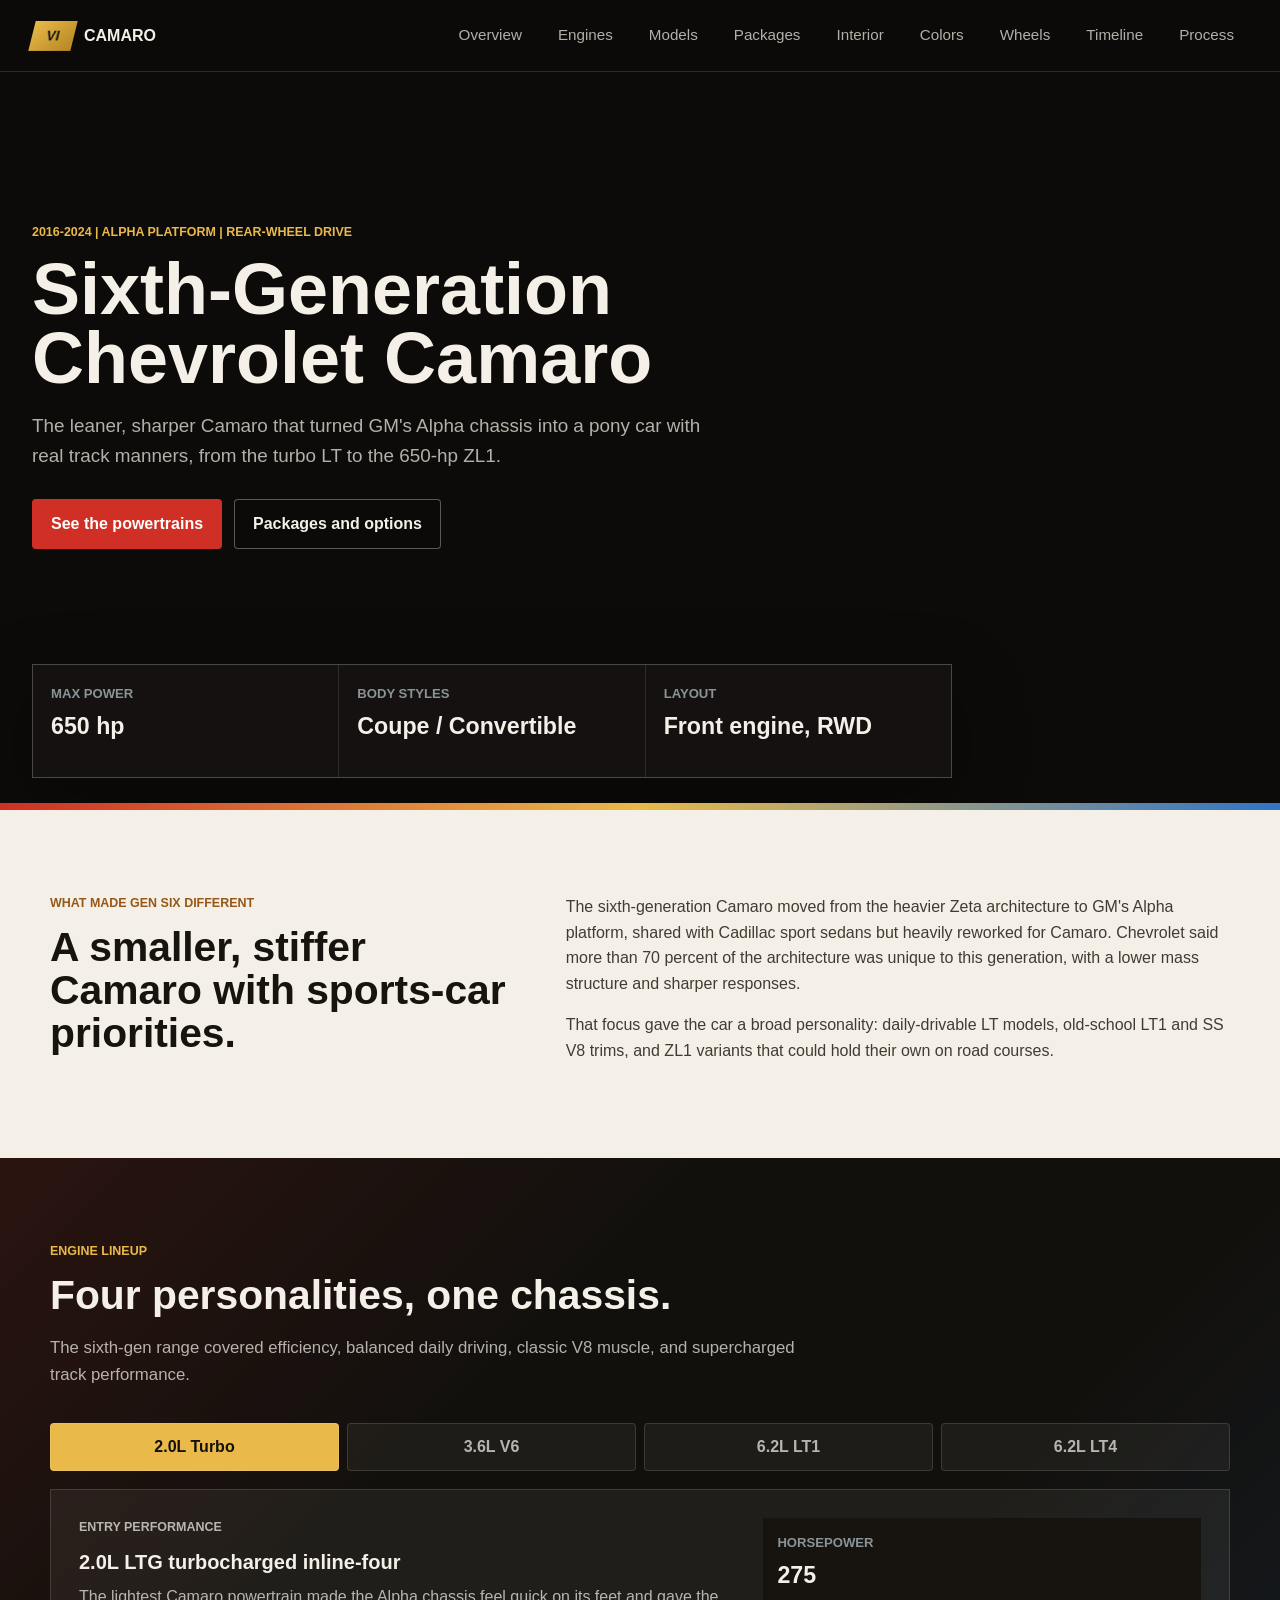
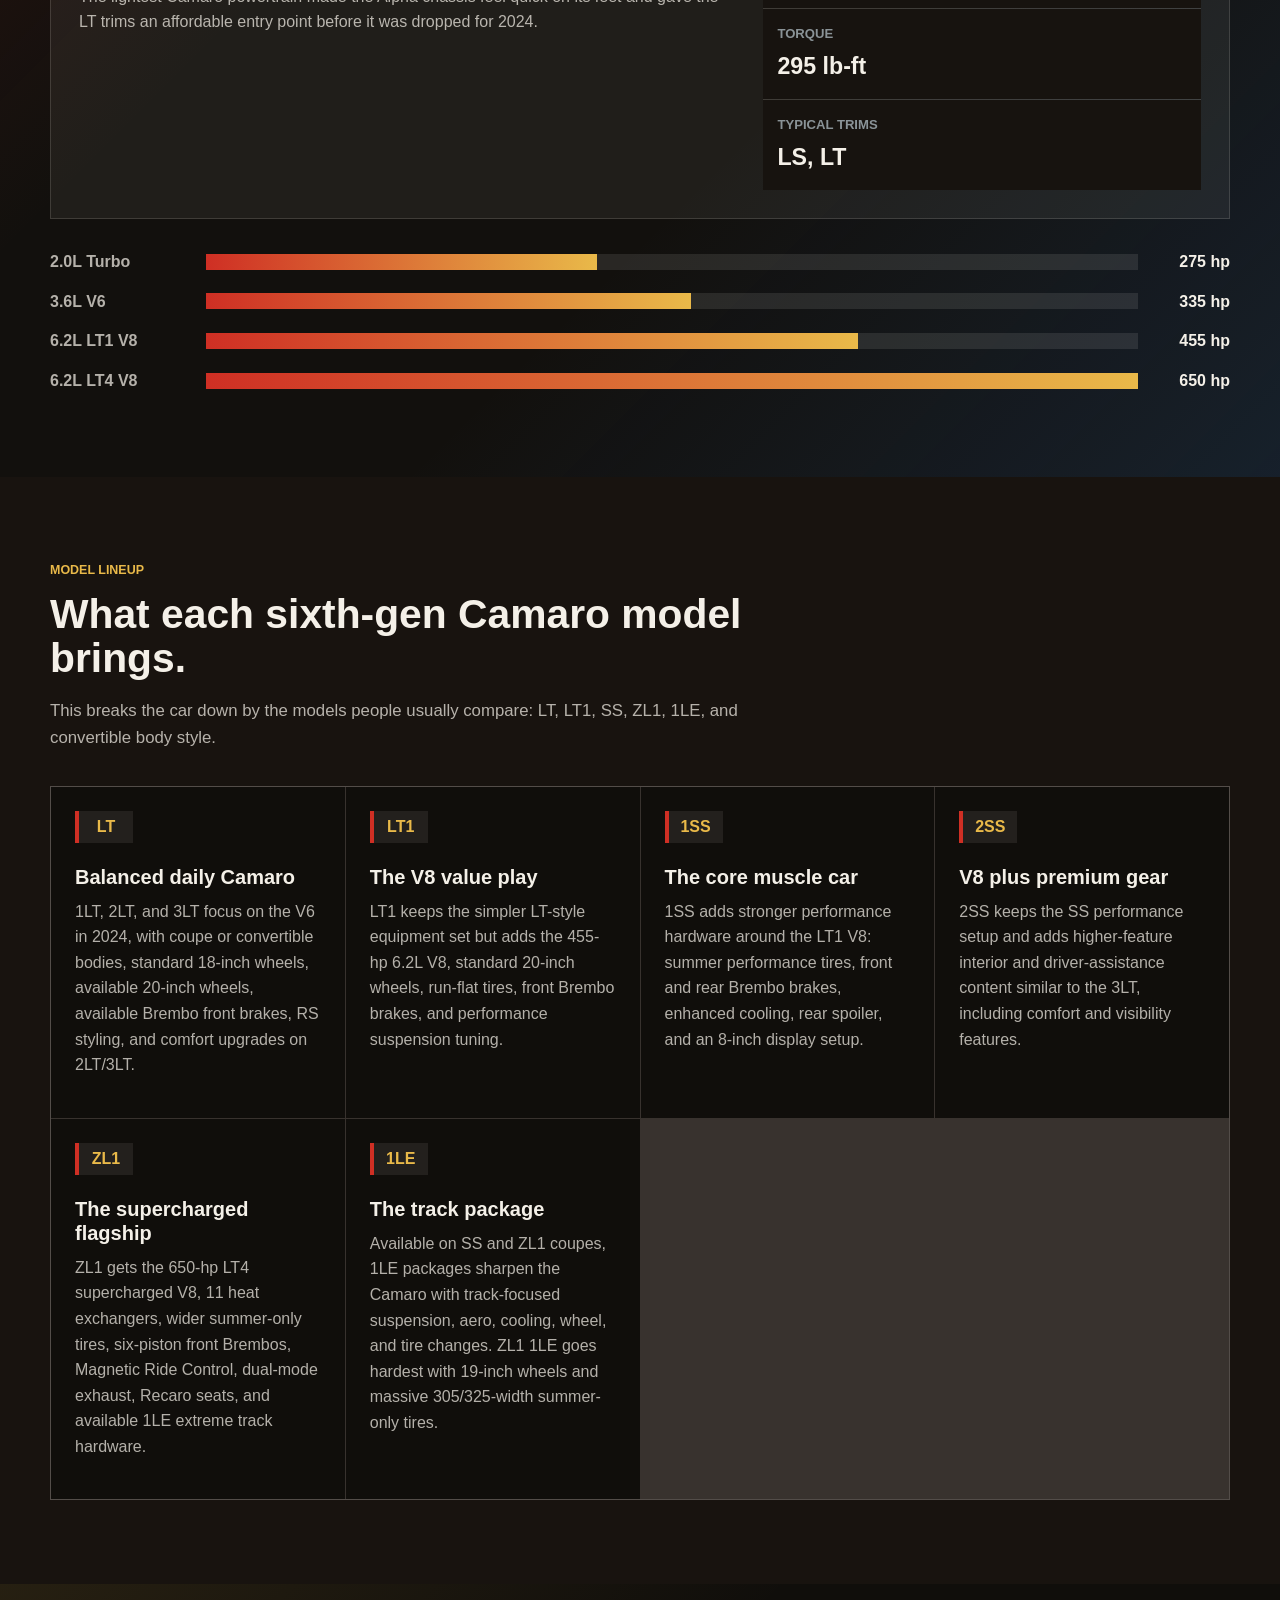
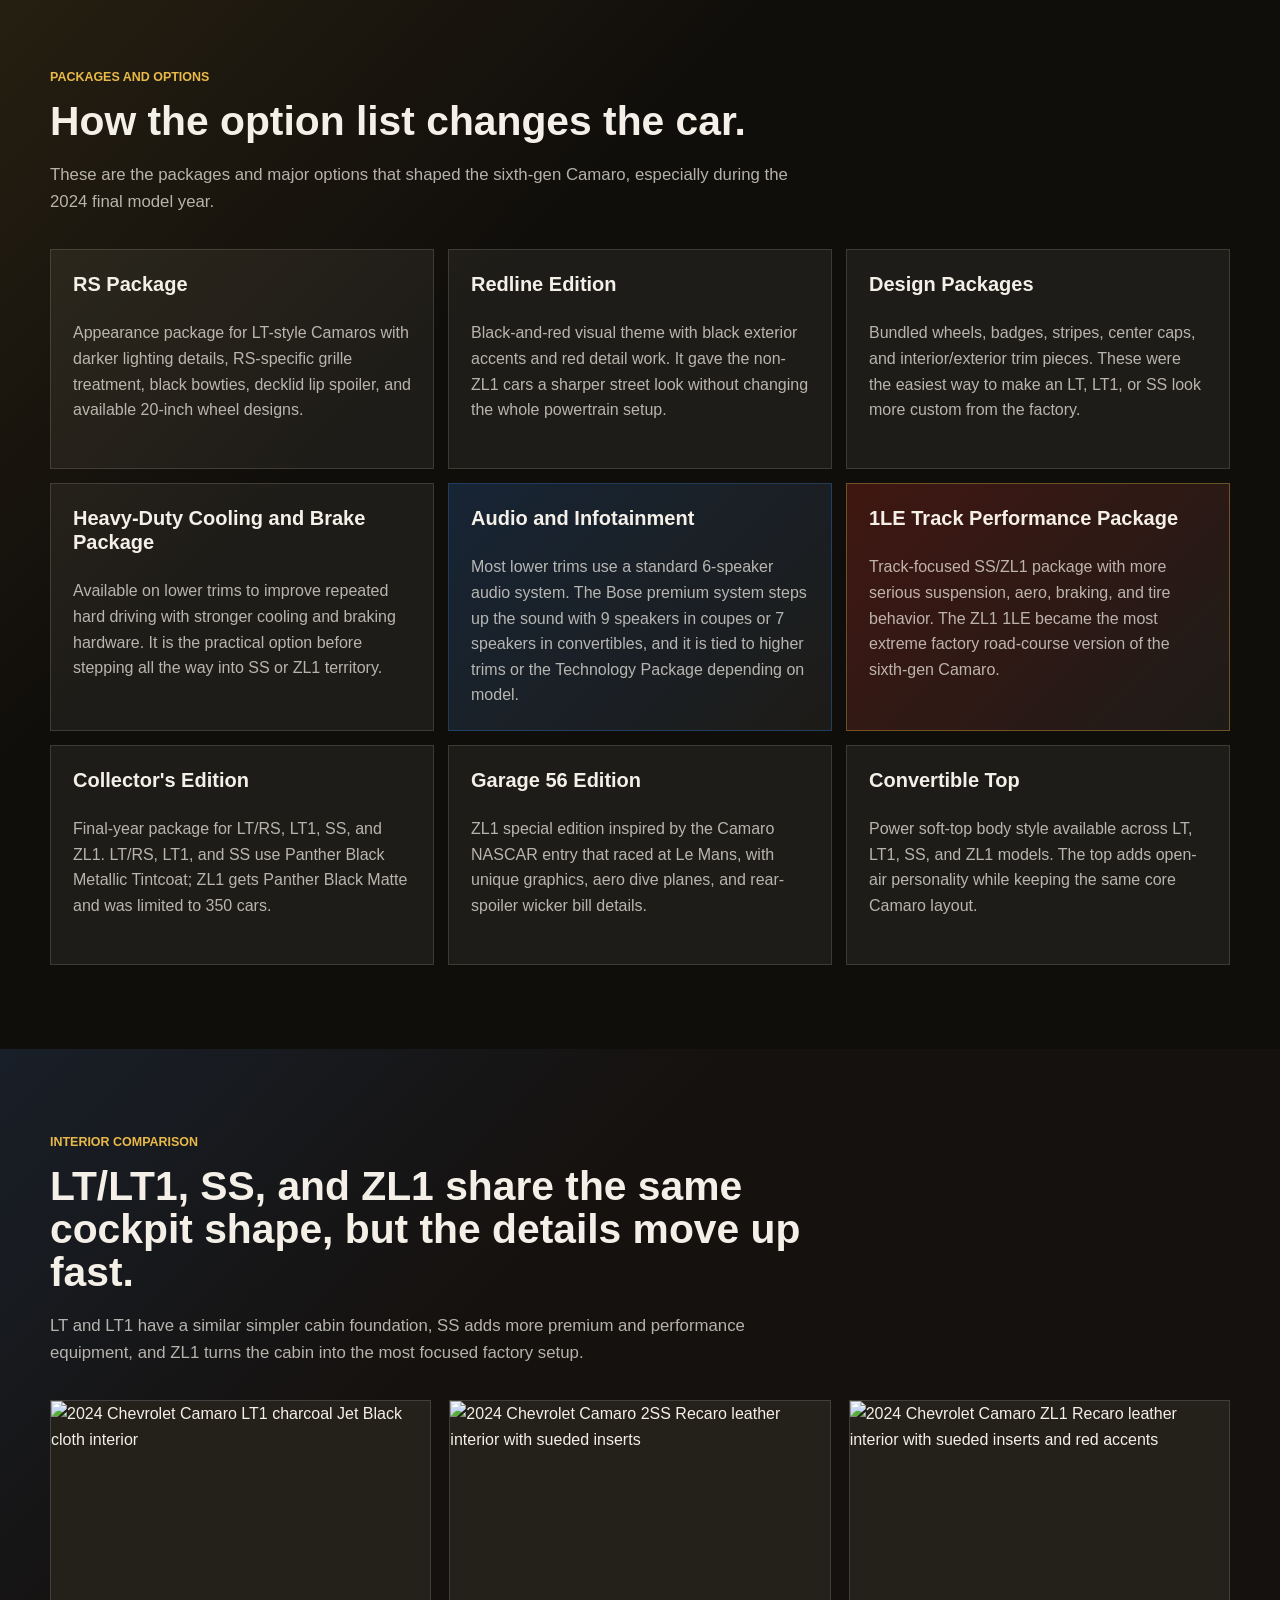
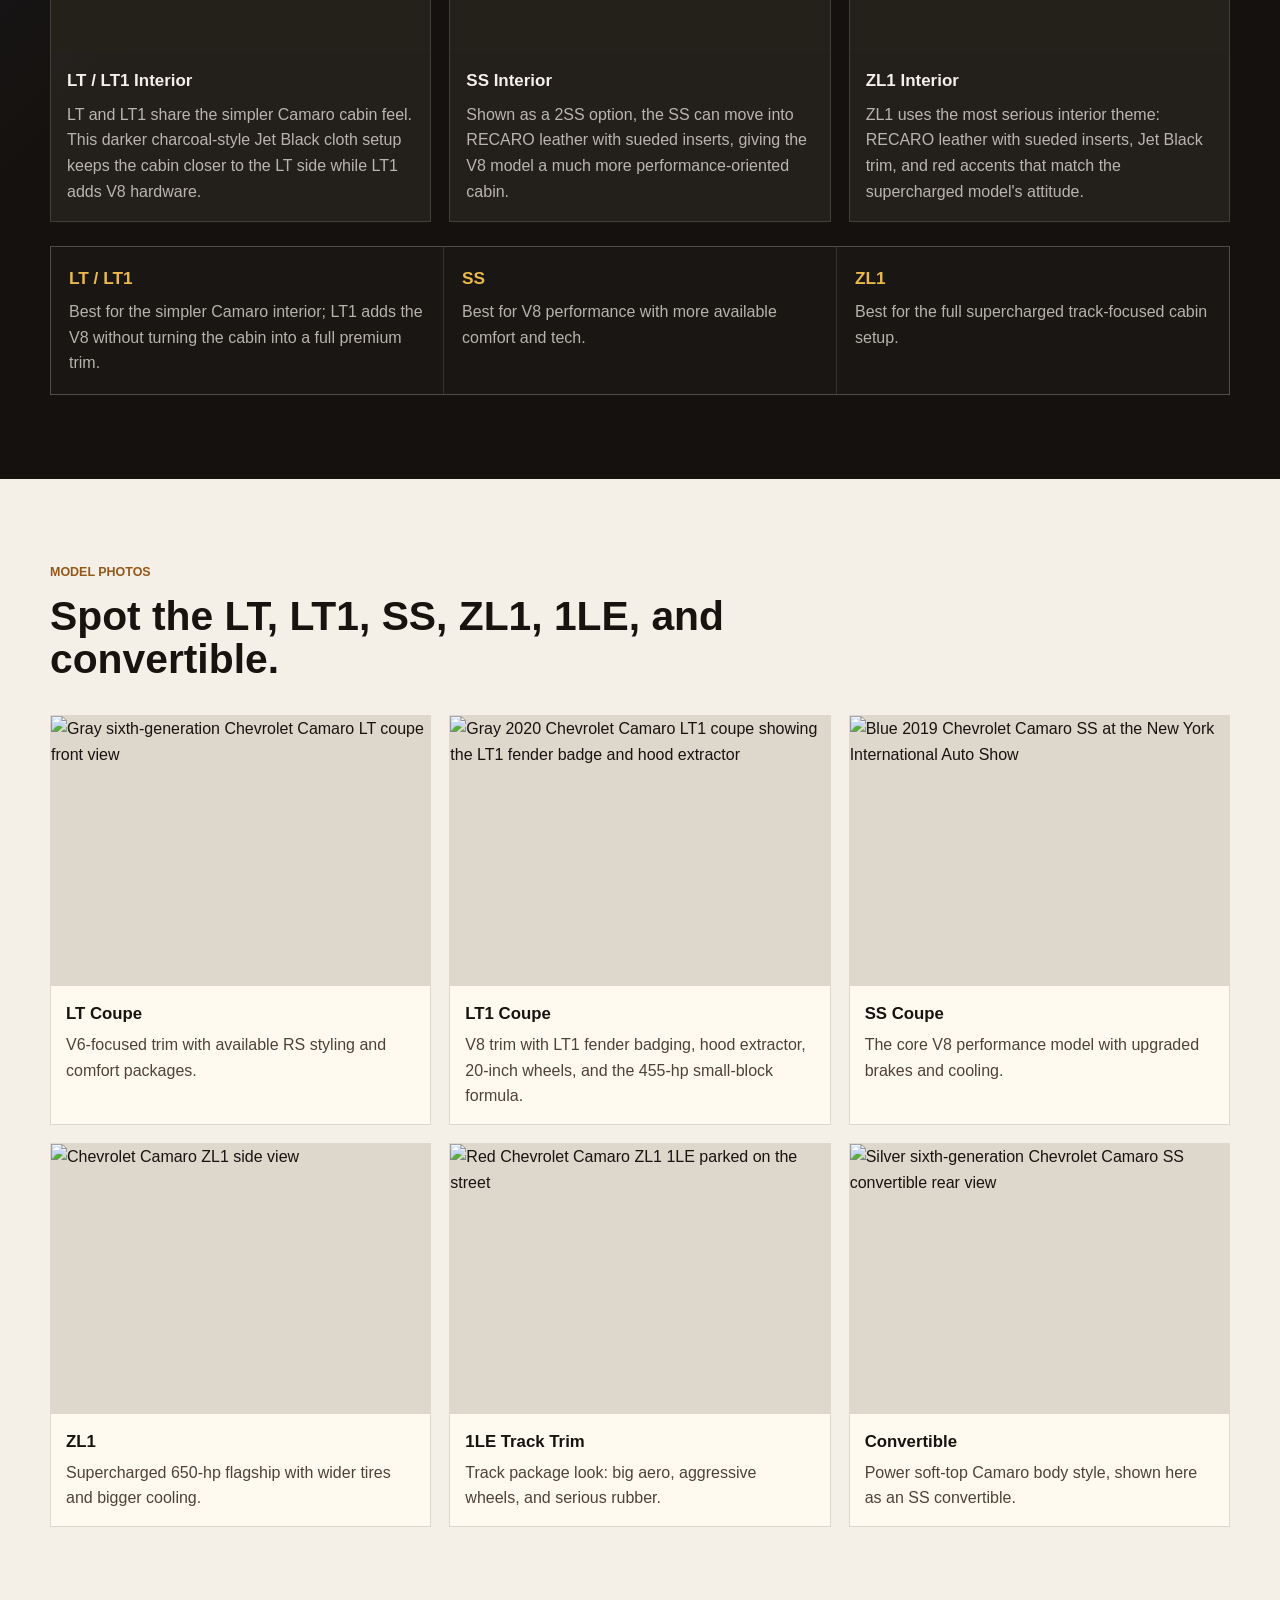
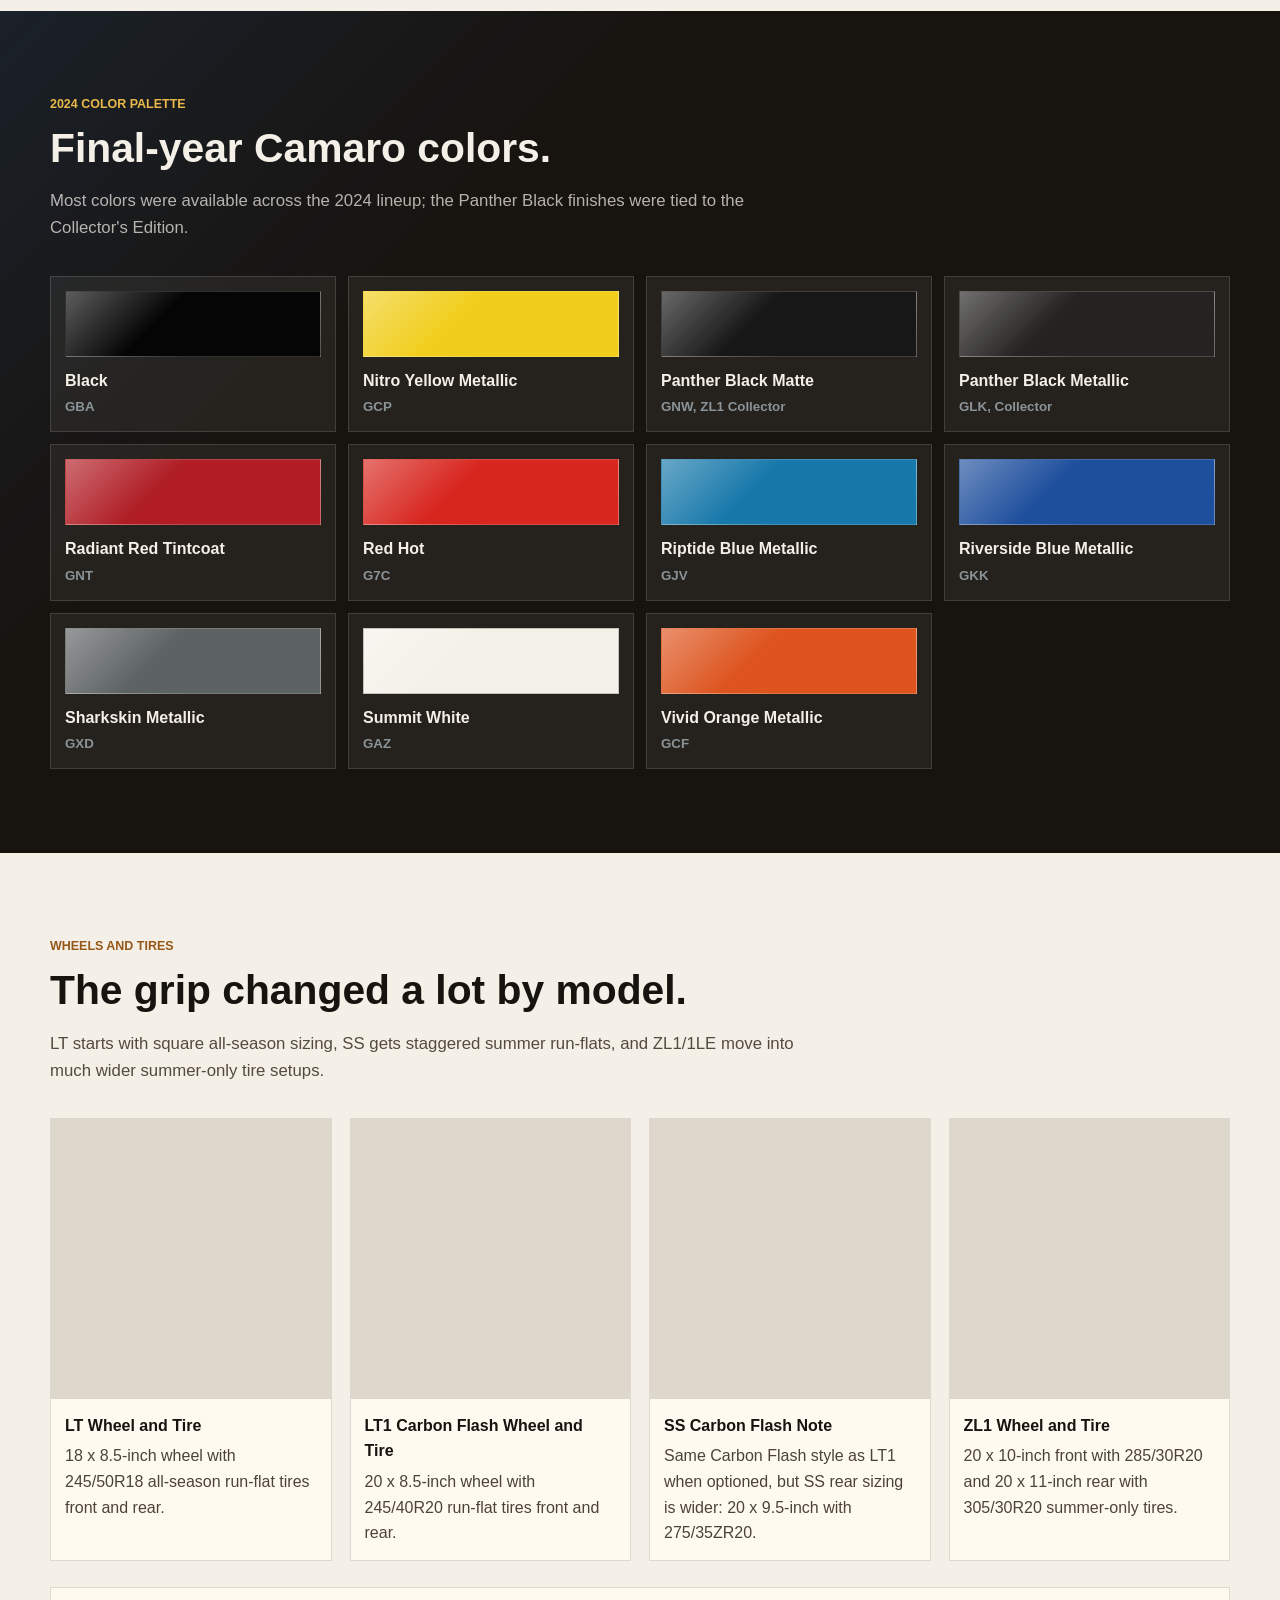
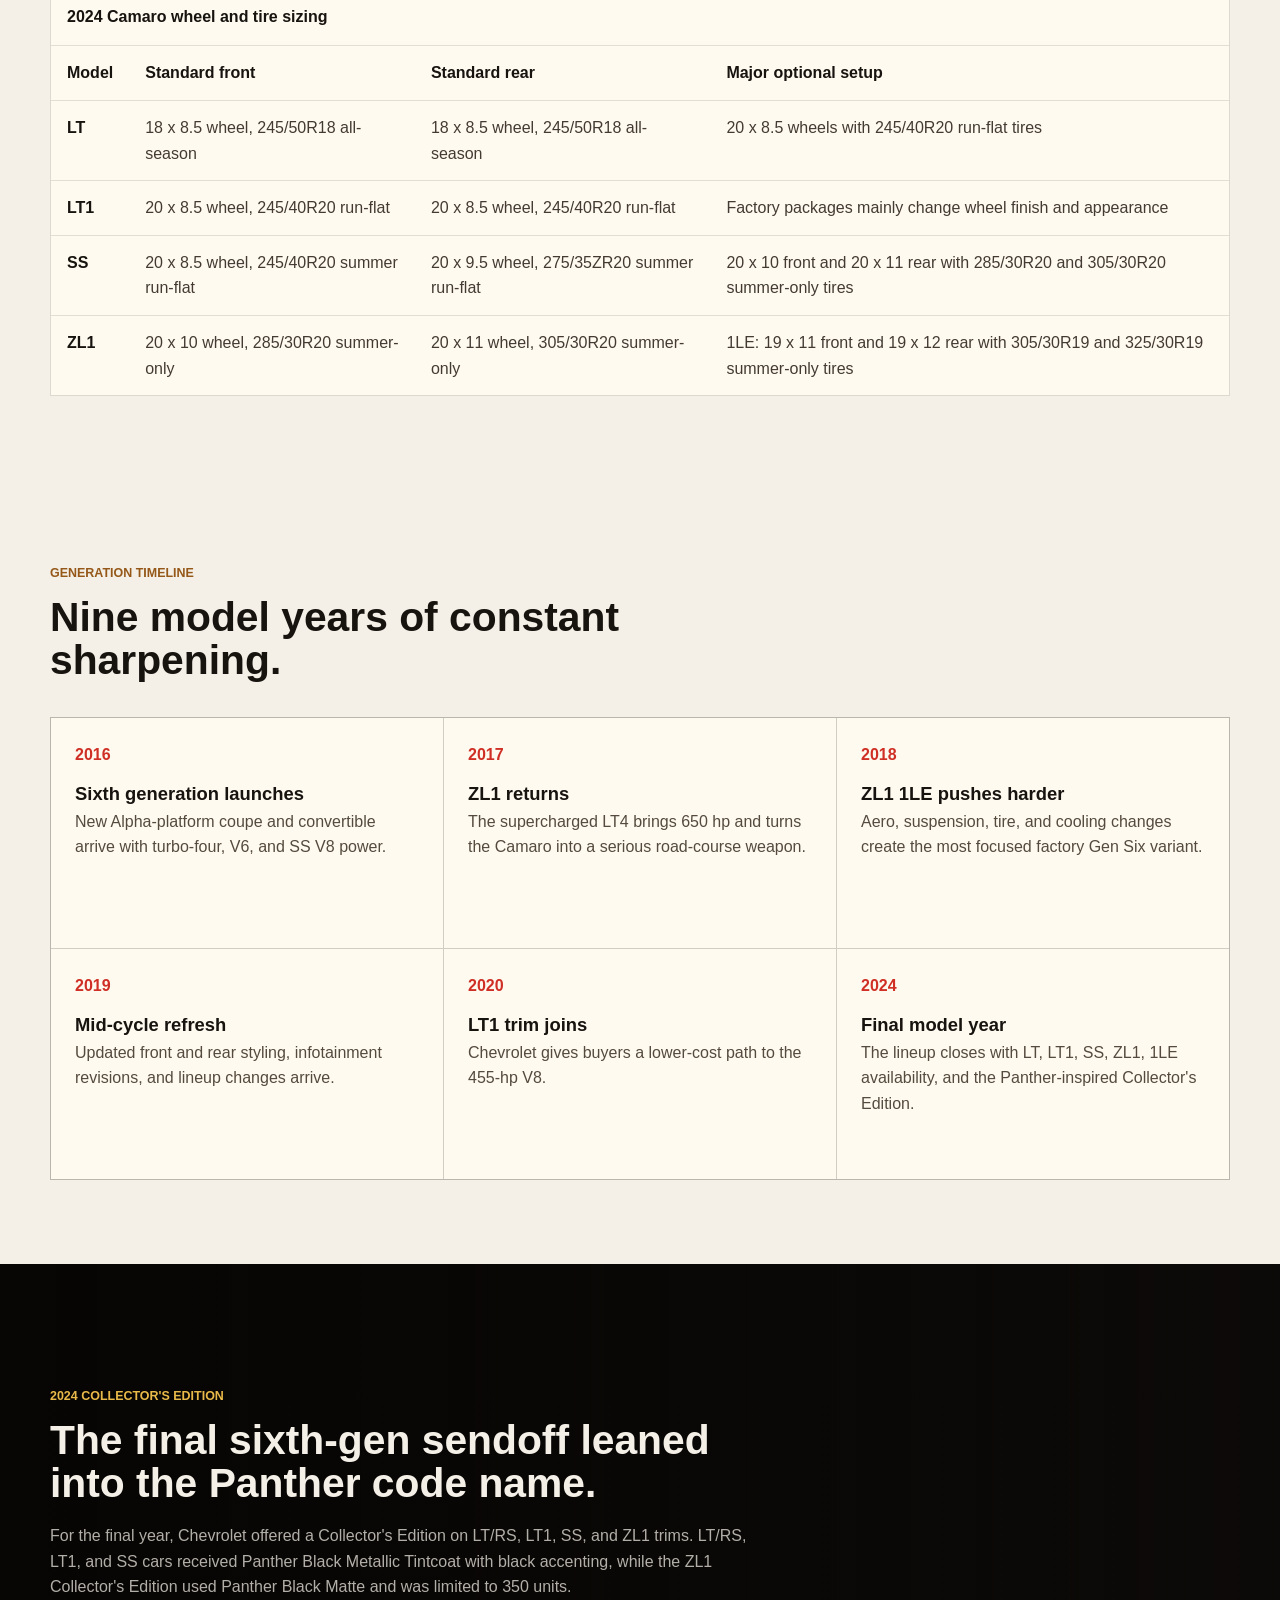
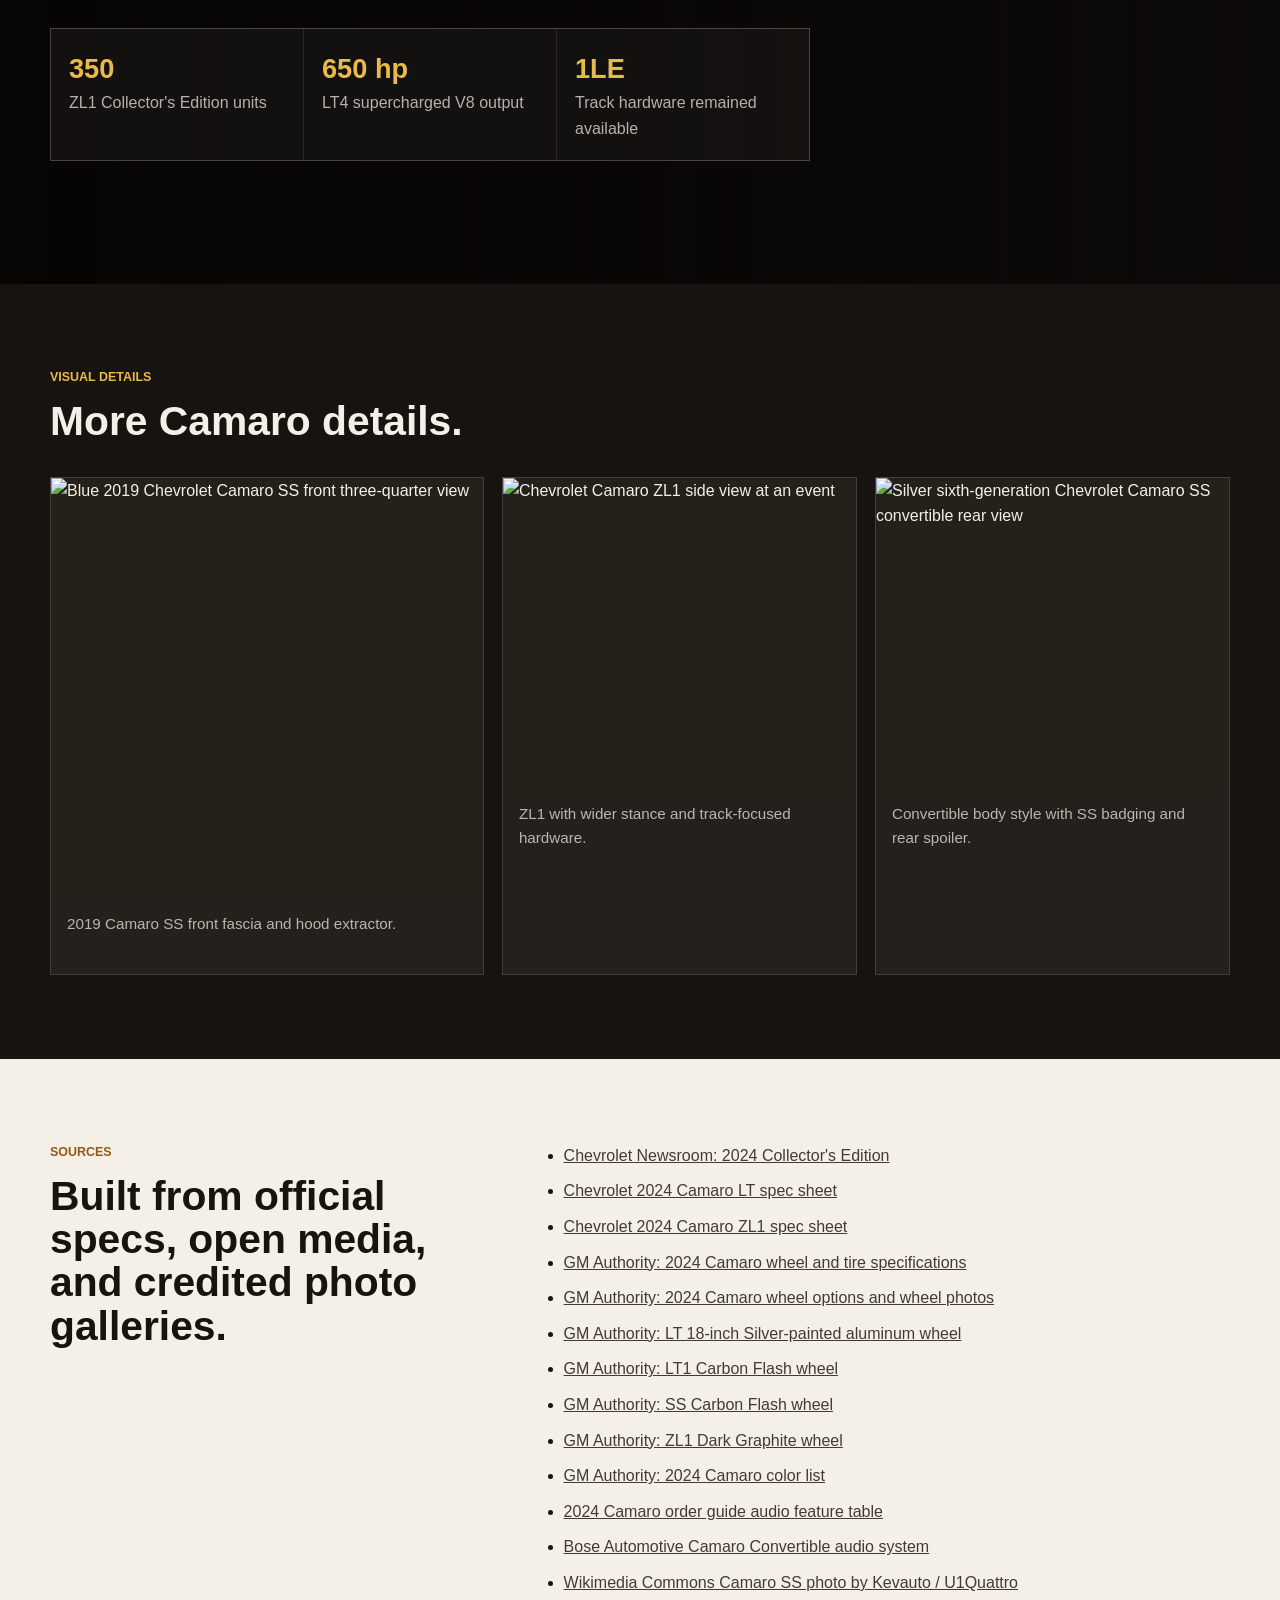
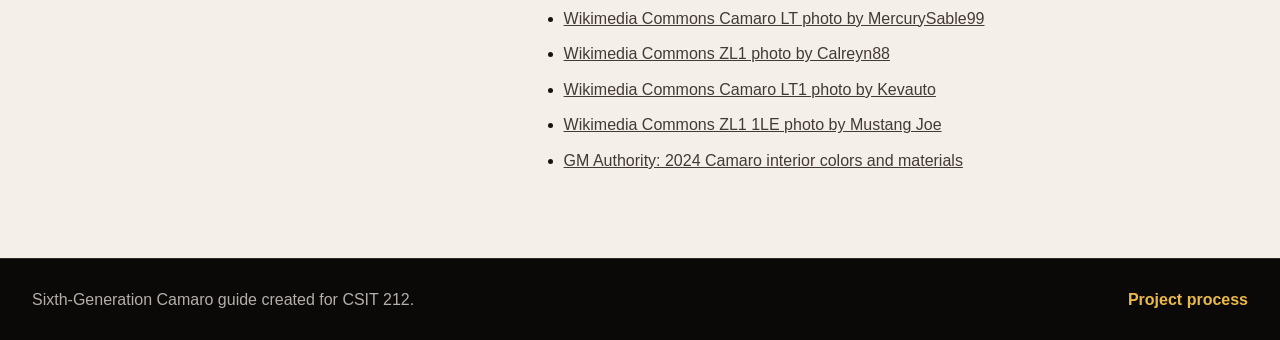
==== commit f5ce7d83: "Add files via upload" ====
--- a/index.html
+++ b/index.html
@@ -336,16 +336,20 @@
 
         <div class="wheel-photo-grid">
           <figure>
-            <img src="https://upload.wikimedia.org/wikipedia/commons/thumb/c/c7/2016_Los_Angeles_Auto_Show_ZL1_wheel.jpg/1280px-2016_Los_Angeles_Auto_Show_ZL1_wheel.jpg" alt="Close-up of a sixth-generation Camaro ZL1 wheel and brake">
-            <figcaption>ZL1 wheel and brake close-up.</figcaption>
-          </figure>
-          <figure>
-            <img src="https://upload.wikimedia.org/wikipedia/commons/thumb/9/92/2018_Chevrolet_Camaro_ZL1_1LE_%2853776084528%29.jpg/1280px-2018_Chevrolet_Camaro_ZL1_1LE_%2853776084528%29.jpg" alt="Camaro ZL1 1LE showing track wheels and tires">
-            <figcaption>ZL1 1LE track wheel and tire stance.</figcaption>
-          </figure>
-          <figure>
-            <img src="https://upload.wikimedia.org/wikipedia/commons/thumb/9/9c/2017_Chevrolet_Camaro_LT_Coupe%2C_front_left%2C_09-10-2022.jpg/1280px-2017_Chevrolet_Camaro_LT_Coupe%2C_front_left%2C_09-10-2022.jpg" alt="Camaro LT wheel visible on a gray coupe">
-            <figcaption>LT coupe with smaller street-focused wheel setup.</figcaption>
+            <div class="wheel-assembly wheel-crop-lt" role="img" aria-label="Close cropped 2024 Chevrolet Camaro LT 18-inch Silver-painted aluminum wheel and tire"></div>
+            <figcaption><strong>LT Wheel and Tire</strong><span>18 x 8.5-inch wheel with 245/50R18 all-season run-flat tires front and rear.</span></figcaption>
+          </figure>
+          <figure>
+            <div class="wheel-assembly wheel-crop-lt1-carbon" role="img" aria-label="Close cropped 2024 Chevrolet Camaro LT1 20-inch Carbon Flash painted aluminum wheel and tire"></div>
+            <figcaption><strong>LT1 Carbon Flash Wheel and Tire</strong><span>20 x 8.5-inch wheel with 245/40R20 run-flat tires front and rear.</span></figcaption>
+          </figure>
+          <figure>
+            <div class="wheel-assembly wheel-crop-ss-carbon" role="img" aria-label="Close cropped 2024 Chevrolet Camaro SS 20-inch Carbon Flash painted aluminum wheel and tire"></div>
+            <figcaption><strong>SS Carbon Flash Note</strong><span>Same Carbon Flash style as LT1 when optioned, but SS rear sizing is wider: 20 x 9.5-inch with 275/35ZR20.</span></figcaption>
+          </figure>
+          <figure>
+            <div class="wheel-assembly wheel-crop-zl1" role="img" aria-label="Close cropped 2024 Chevrolet Camaro ZL1 20-inch Dark Graphite forged aluminum wheel and tire"></div>
+            <figcaption><strong>ZL1 Wheel and Tire</strong><span>20 x 10-inch front with 285/30R20 and 20 x 11-inch rear with 305/30R20 summer-only tires.</span></figcaption>
           </figure>
         </div>
 
@@ -489,6 +493,11 @@
           <li><a href="https://media.chevrolet.com/content/dam/Media/images/US/Vehicles/Chevrolet/Cars/Camaro/2024/2024-Chevrolet-Camaro-LT-110123.pdf">Chevrolet 2024 Camaro LT spec sheet</a></li>
           <li><a href="https://media.chevrolet.com/content/dam/Media/images/US/Vehicles/Chevrolet/Cars/Camaro_ZL1/2024/2024-Chevrolet-Camaro-ZL1-110123.pdf">Chevrolet 2024 Camaro ZL1 spec sheet</a></li>
           <li><a href="https://gmauthority.com/blog/gm/chevrolet/camaro/2024-chevrolet-camaro/2024-chevrolet-camaro-specifications/">GM Authority: 2024 Camaro wheel and tire specifications</a></li>
+          <li><a href="https://gmauthority.com/blog/2023/11/here-are-all-the-2024-chevy-camaro-wheel-options/">GM Authority: 2024 Camaro wheel options and wheel photos</a></li>
+          <li><a href="https://gmauthority.com/blog/2023/11/here-are-all-the-2024-chevy-camaro-wheel-options/2024-chevrolet-camaro-18-inch-silver-painted-aluminum-wheel-reg/">GM Authority: LT 18-inch Silver-painted aluminum wheel</a></li>
+          <li><a href="https://gmauthority.com/blog/2023/11/here-are-all-the-2024-chevy-camaro-wheel-options/2024-chevrolet-camaro-20-inch-5-spoke-carbon-flash-painted-aluminum-wheel-rth/">GM Authority: LT1 Carbon Flash wheel</a></li>
+          <li><a href="https://gmauthority.com/blog/2023/11/here-are-all-the-2024-chevy-camaro-wheel-options/2024-chevrolet-camaro-20-inch-5-spoke-carbon-flash-painted-aluminum-wheel-56v/">GM Authority: SS Carbon Flash wheel</a></li>
+          <li><a href="https://gmauthority.com/blog/2023/11/here-are-all-the-2024-chevy-camaro-wheel-options/2024-chevrolet-camaro-20-inch-dark-graphite-premium-paint-forged-aluminum-wheel-rtq/">GM Authority: ZL1 Dark Graphite wheel</a></li>
           <li><a href="https://gmauthority.com/blog/2023/12/2024-chevy-camaro-gets-new-riptide-blue-metallic-paint-first-look/">GM Authority: 2024 Camaro color list</a></li>
           <li><a href="https://www.autoevolution.com/pdf/news_attachements/2024-chevrolet-camaro-order-guide-reveals-four-new-exterior-colors-216742.pdf">2024 Camaro order guide audio feature table</a></li>
           <li><a href="https://automotive.bose.com/vehicles/chevrolet/camaro-convertible">Bose Automotive Camaro Convertible audio system</a></li>
@@ -497,7 +506,6 @@
           <li><a href="https://commons.wikimedia.org/wiki/File:Chevrolet_Camaro_ZL1.jpg">Wikimedia Commons ZL1 photo by Calreyn88</a></li>
           <li><a href="https://commons.wikimedia.org/wiki/File:2020_Chevrolet_Camaro_LT1_1SS,_front_3.2.20.jpg">Wikimedia Commons Camaro LT1 photo by Kevauto</a></li>
           <li><a href="https://commons.wikimedia.org/wiki/File:2018_Chevrolet_Camaro_ZL1_1LE_(53776084528).jpg">Wikimedia Commons ZL1 1LE photo by Mustang Joe</a></li>
-          <li><a href="https://commons.wikimedia.org/wiki/File:2016_Los_Angeles_Auto_Show_ZL1_wheel.jpg">Wikimedia Commons ZL1 wheel photo by Darren765</a></li>
           <li><a href="https://gmauthority.com/blog/2023/11/here-are-all-the-2024-chevy-camaro-interior-colors/">GM Authority: 2024 Camaro interior colors and materials</a></li>
         </ul>
       </div>
--- a/styles.css
+++ b/styles.css
@@ -665,7 +665,7 @@
 
 .wheel-photo-grid {
   display: grid;
-  grid-template-columns: repeat(3, minmax(0, 1fr));
+  grid-template-columns: repeat(4, minmax(0, 1fr));
   gap: 18px;
   margin-bottom: 26px;
 }
@@ -676,17 +676,51 @@
   background: #fffaf0;
 }
 
-.wheel-photo-grid img {
+.wheel-assembly {
   width: 100%;
-  height: 260px;
-  object-fit: cover;
-  background: #ddd7cc;
+  aspect-ratio: 1 / 1;
+  background-color: #ddd7cc;
+  background-image: var(--wheel-image);
+  background-repeat: no-repeat;
+  background-size: auto var(--wheel-zoom, 190%);
+  background-position: var(--wheel-position, center);
+}
+
+.wheel-crop-lt {
+  --wheel-image: url("https://gmauthority.com/blog/wp-content/uploads/2023/10/2024-Chevrolet-Camaro-18-Inch-Silver-Painted-Aluminum-Wheel-REG.jpg");
+  --wheel-position: 25% 82%;
+}
+
+.wheel-crop-lt1-carbon {
+  --wheel-image: url("https://gmauthority.com/blog/wp-content/uploads/2023/10/2024-Chevrolet-Camaro-20-Inch-5-Spoke-Carbon-Flash-Painted-Aluminum-Wheel-RTH.jpg");
+  --wheel-position: 30% 87%;
+}
+
+.wheel-crop-ss-carbon {
+  --wheel-image: url("https://gmauthority.com/blog/wp-content/uploads/2023/10/2024-Chevrolet-Camaro-20-Inch-5-Spoke-Carbon-Flash-Painted-Aluminum-Wheel-56V.jpg");
+  --wheel-position: 35% 87%;
+}
+
+.wheel-crop-zl1 {
+  --wheel-image: url("https://gmauthority.com/blog/wp-content/uploads/2023/10/2024-Chevrolet-Camaro-20-Inch-Dark-Graphite-Premium-Paint-Forged-Aluminum-Wheel-RTQ.jpg");
+  --wheel-position: 36% 89%;
 }
 
 .wheel-photo-grid figcaption {
-  min-height: 70px;
+  display: grid;
+  gap: 5px;
+  align-content: start;
+  min-height: 132px;
   padding: 14px;
   color: #4c4337;
+}
+
+.wheel-photo-grid figcaption strong {
+  color: var(--ink);
+}
+
+.wheel-photo-grid figcaption span {
+  display: block;
 }
 
 .wheel-table-wrap {
@@ -1103,8 +1137,7 @@
   .gallery-grid img,
   .gallery-grid figure:first-child img,
   .interior-grid img,
-  .model-gallery img,
-  .wheel-photo-grid img {
+  .model-gallery img {
     height: 260px;
   }
 
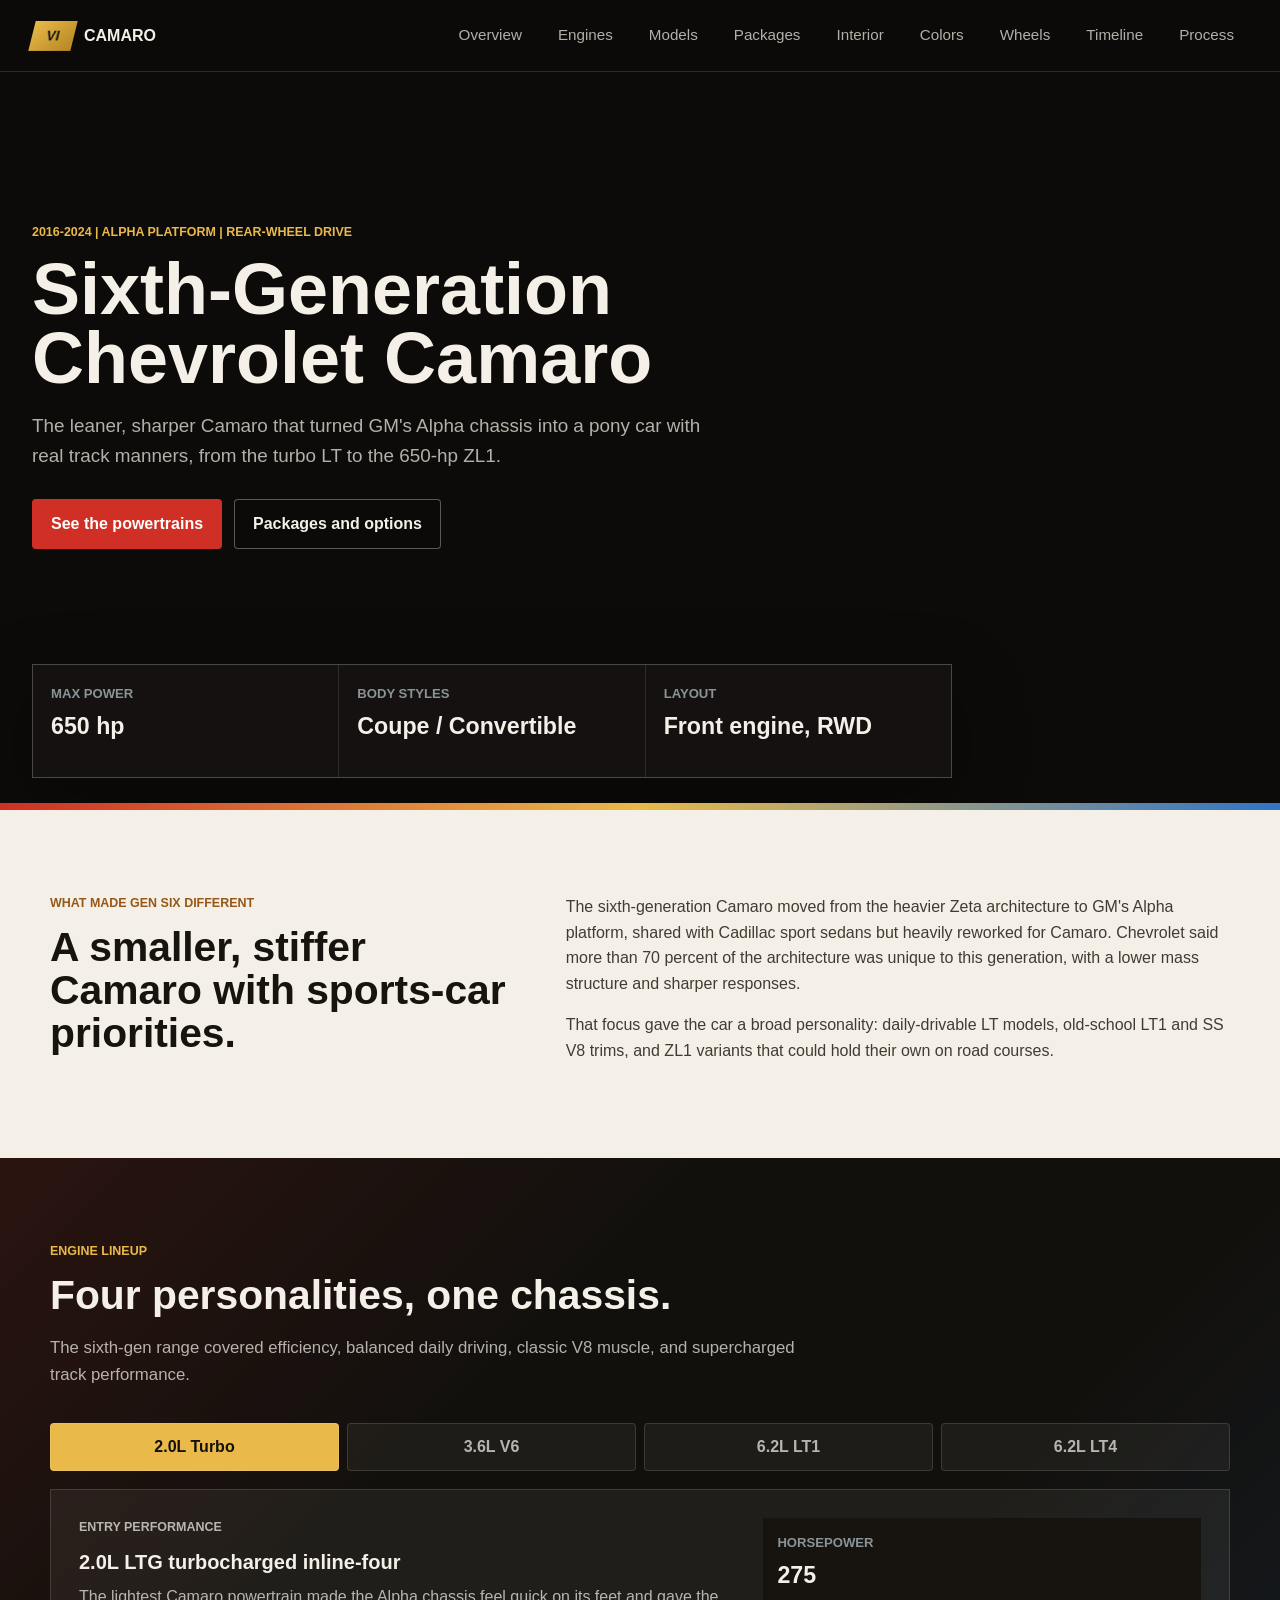
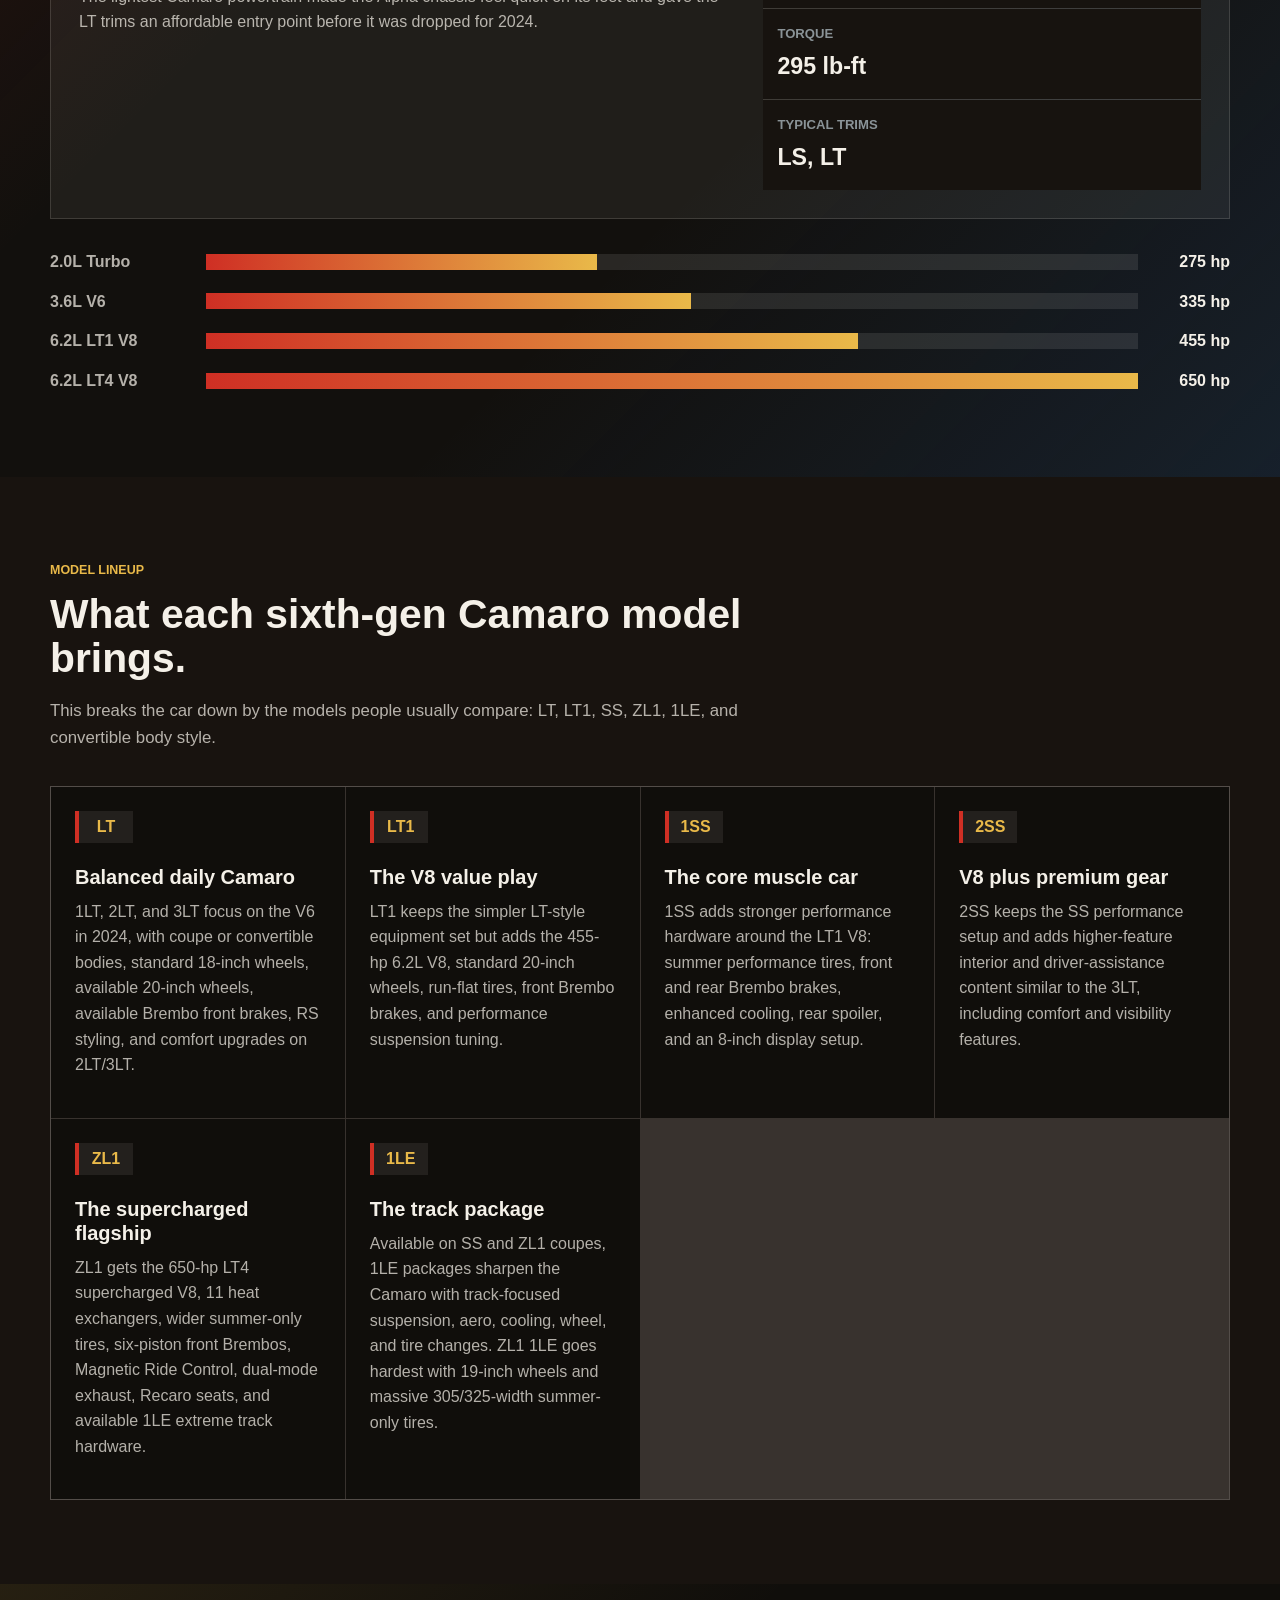
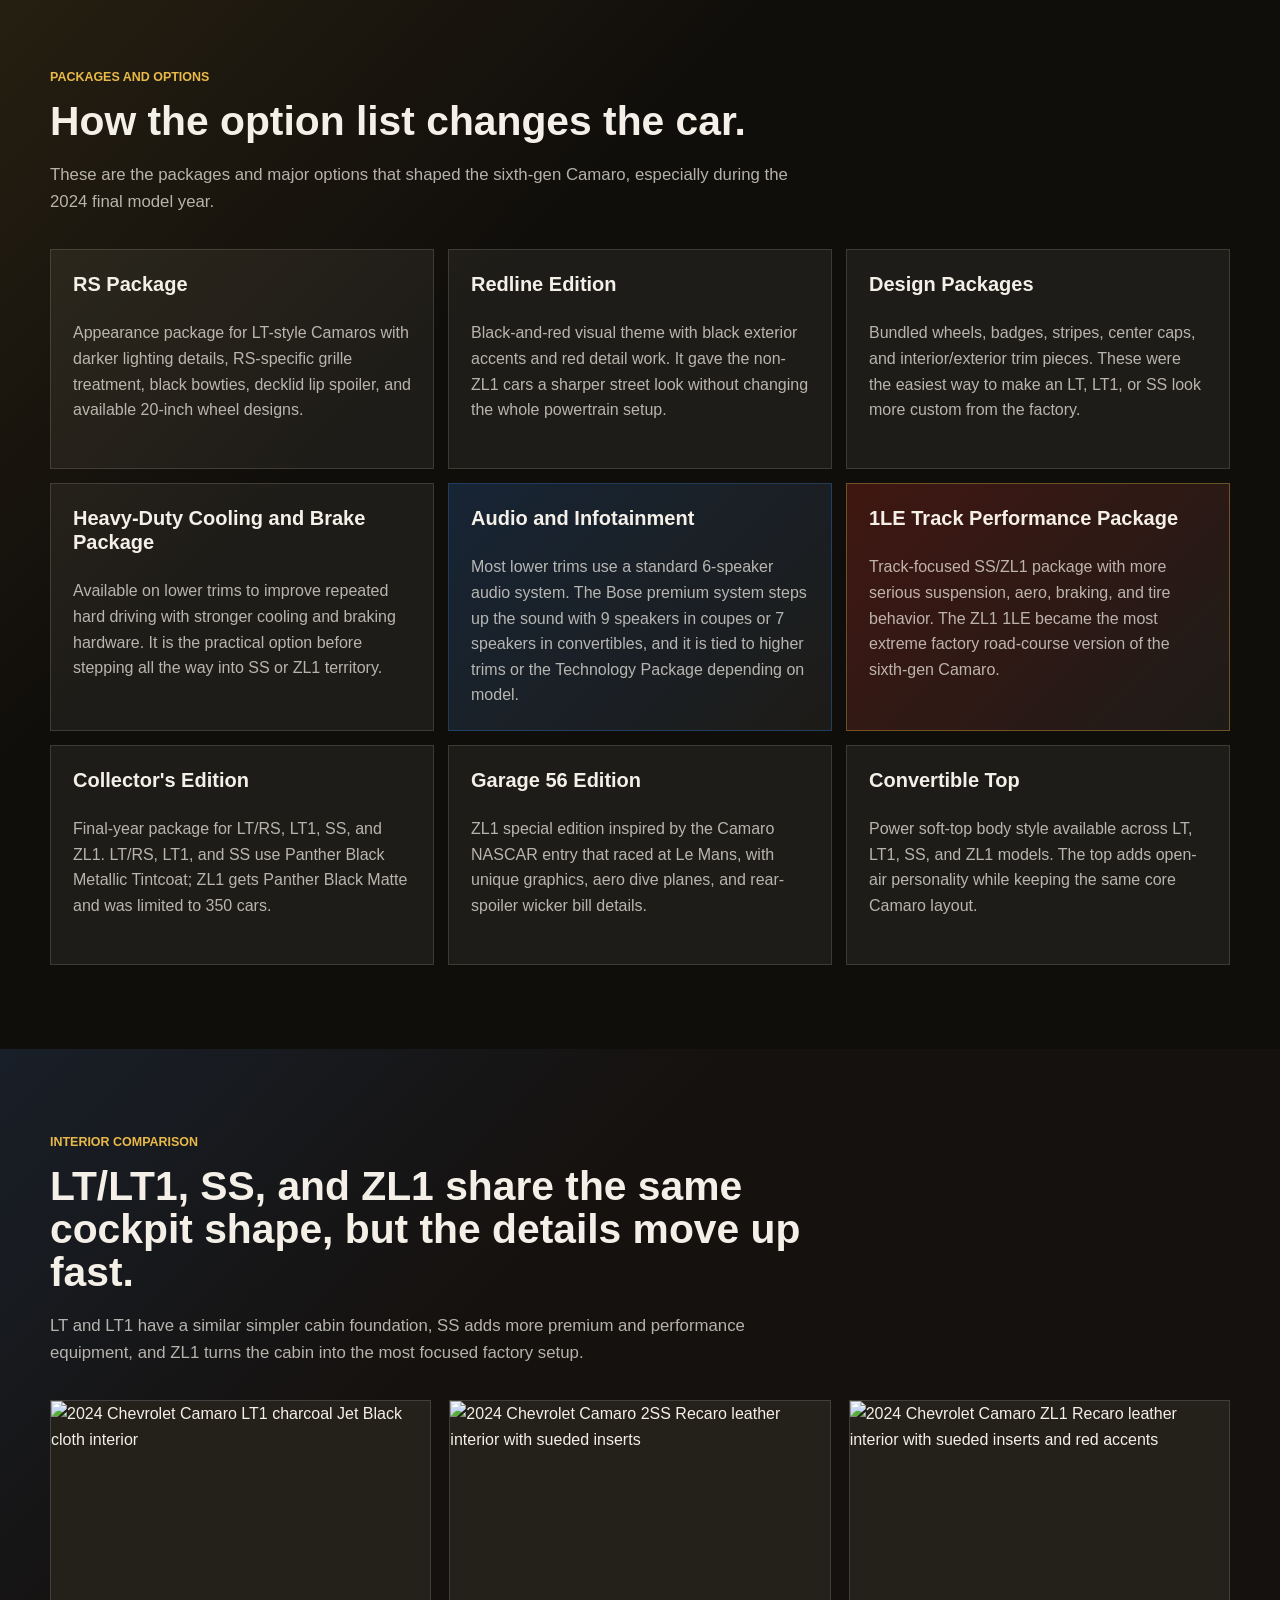
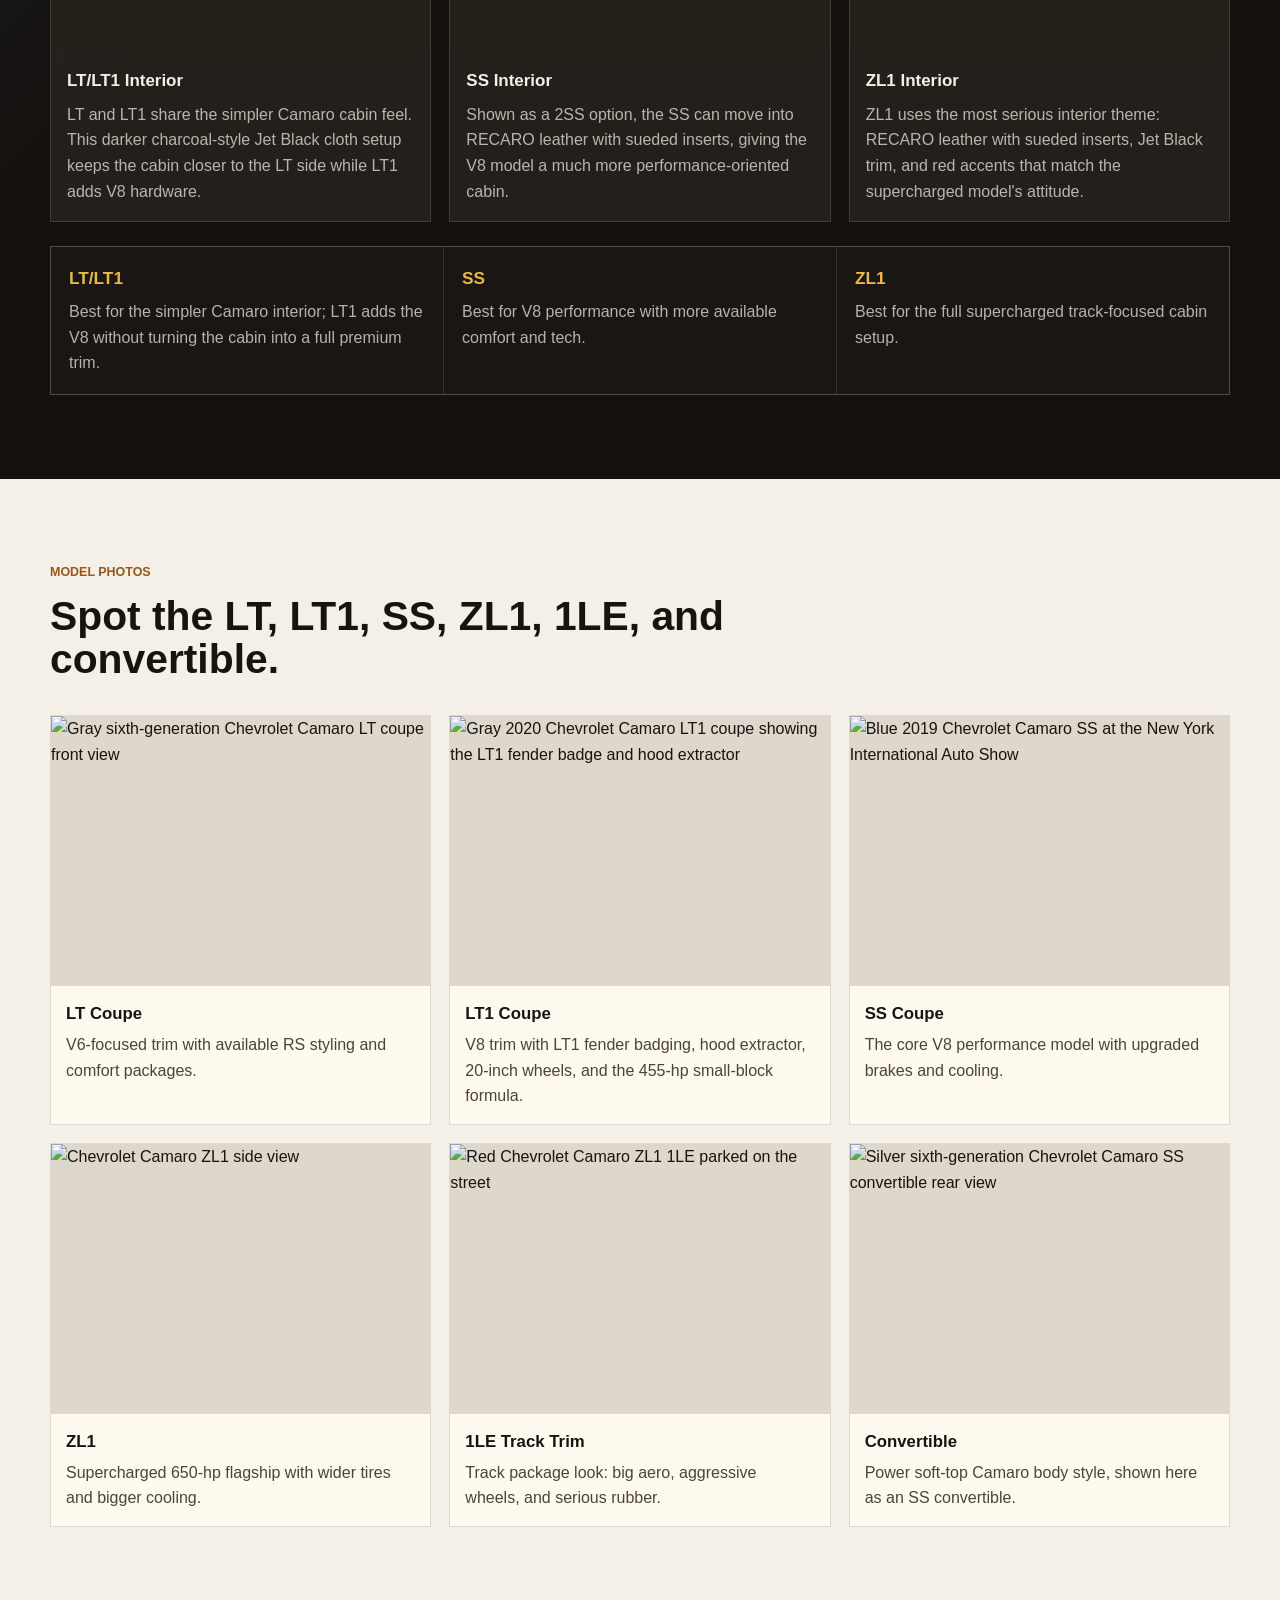
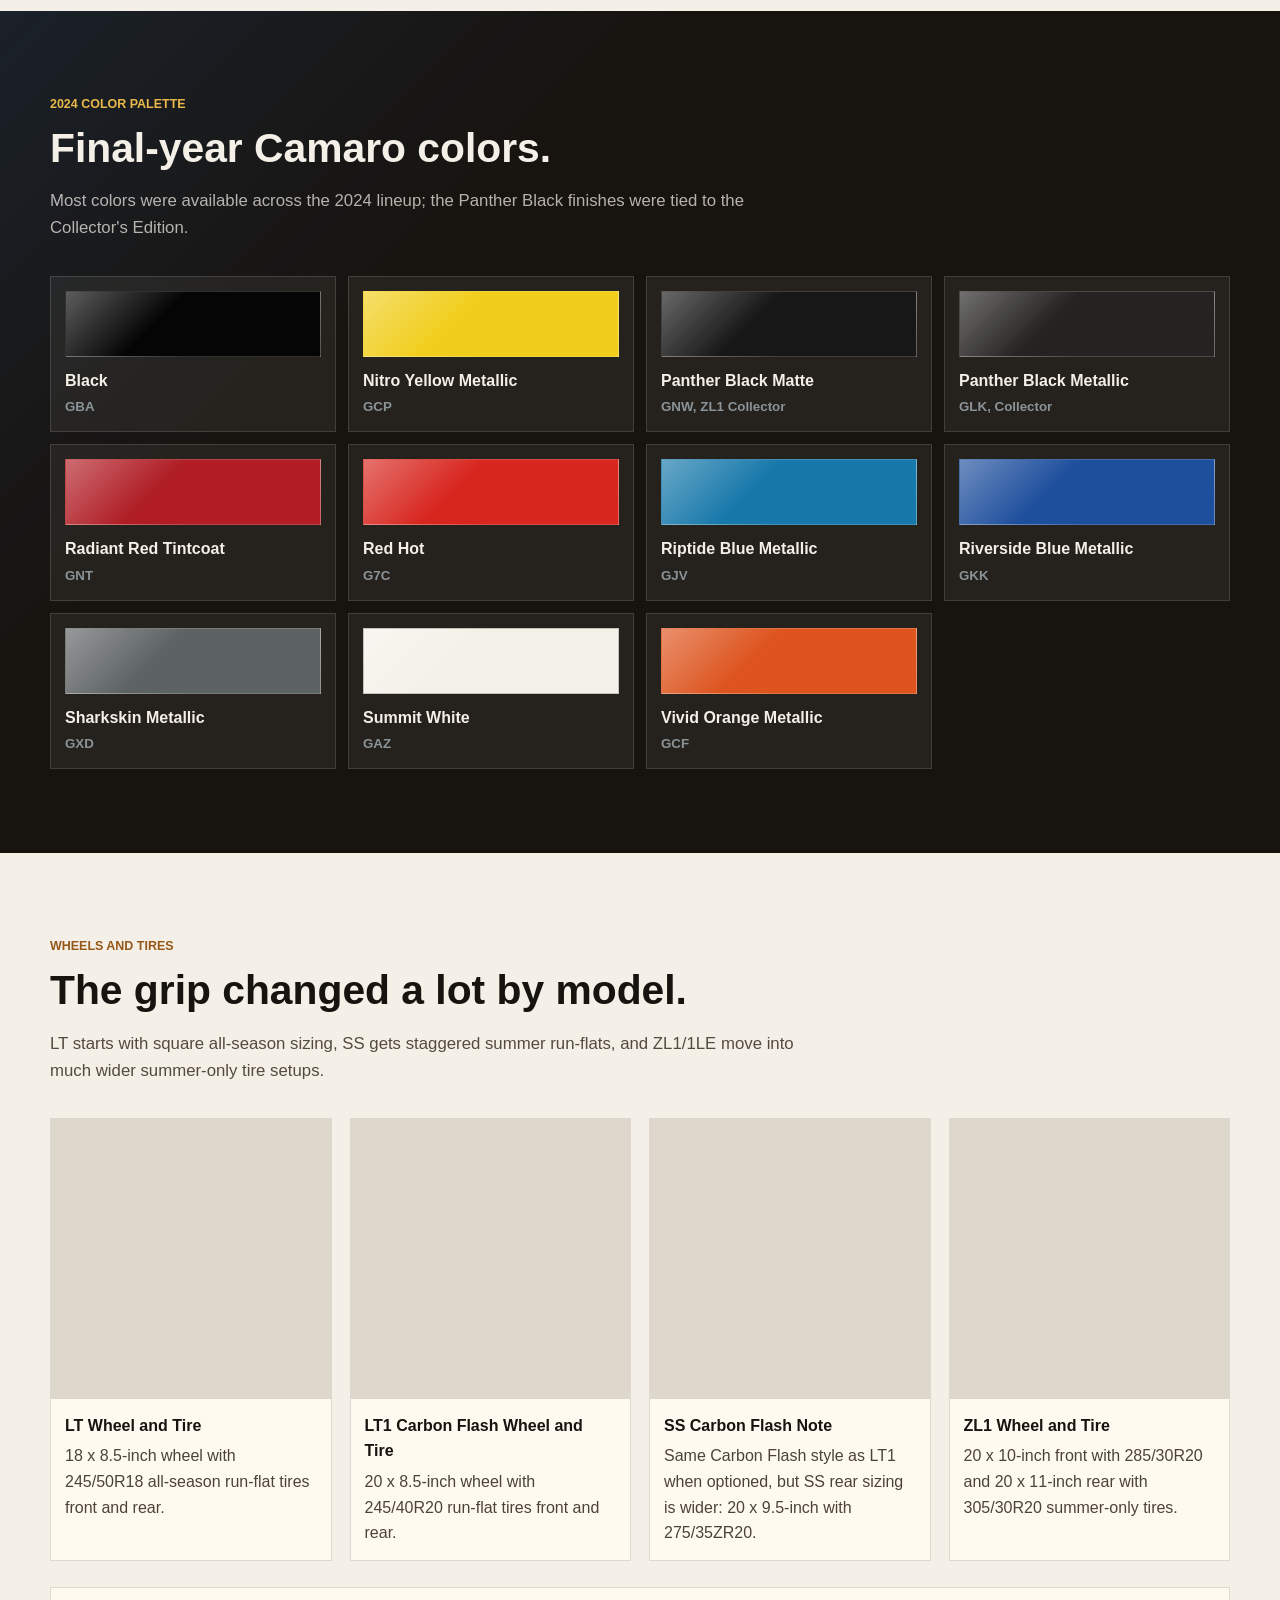
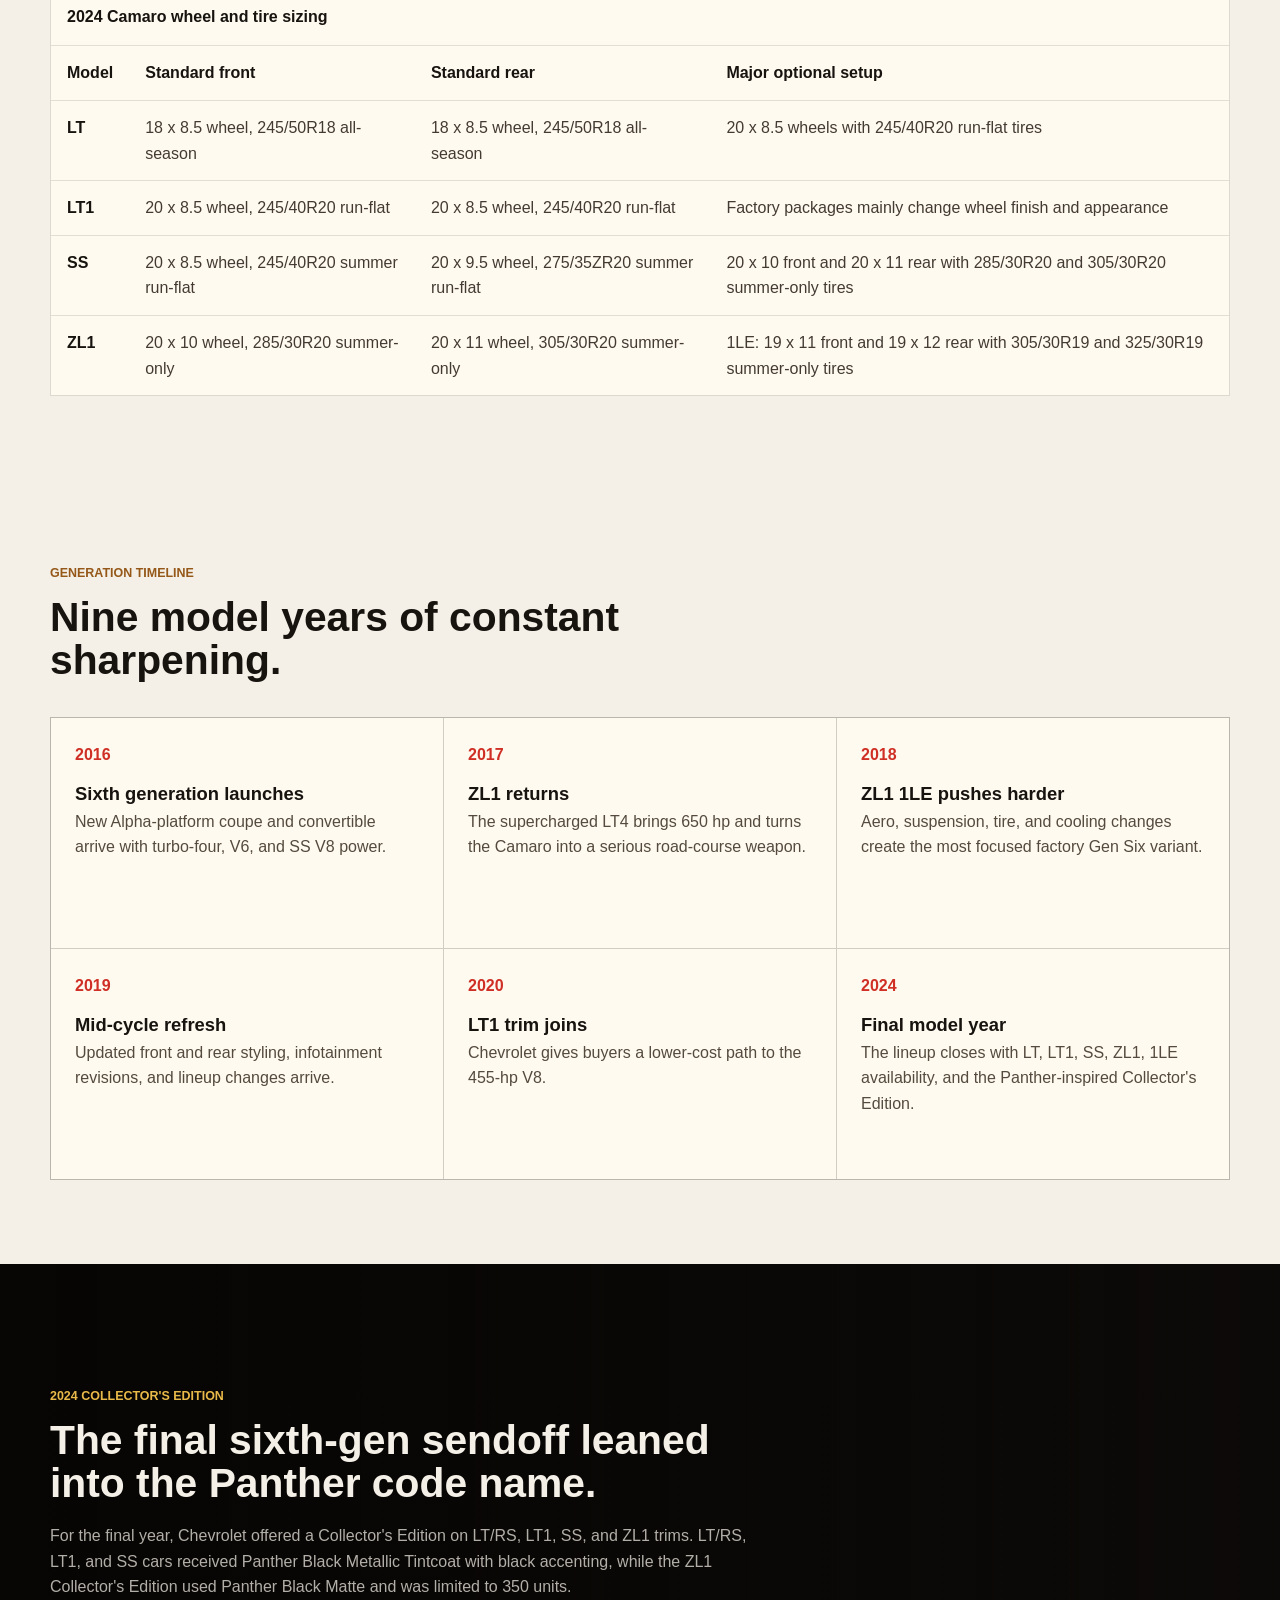
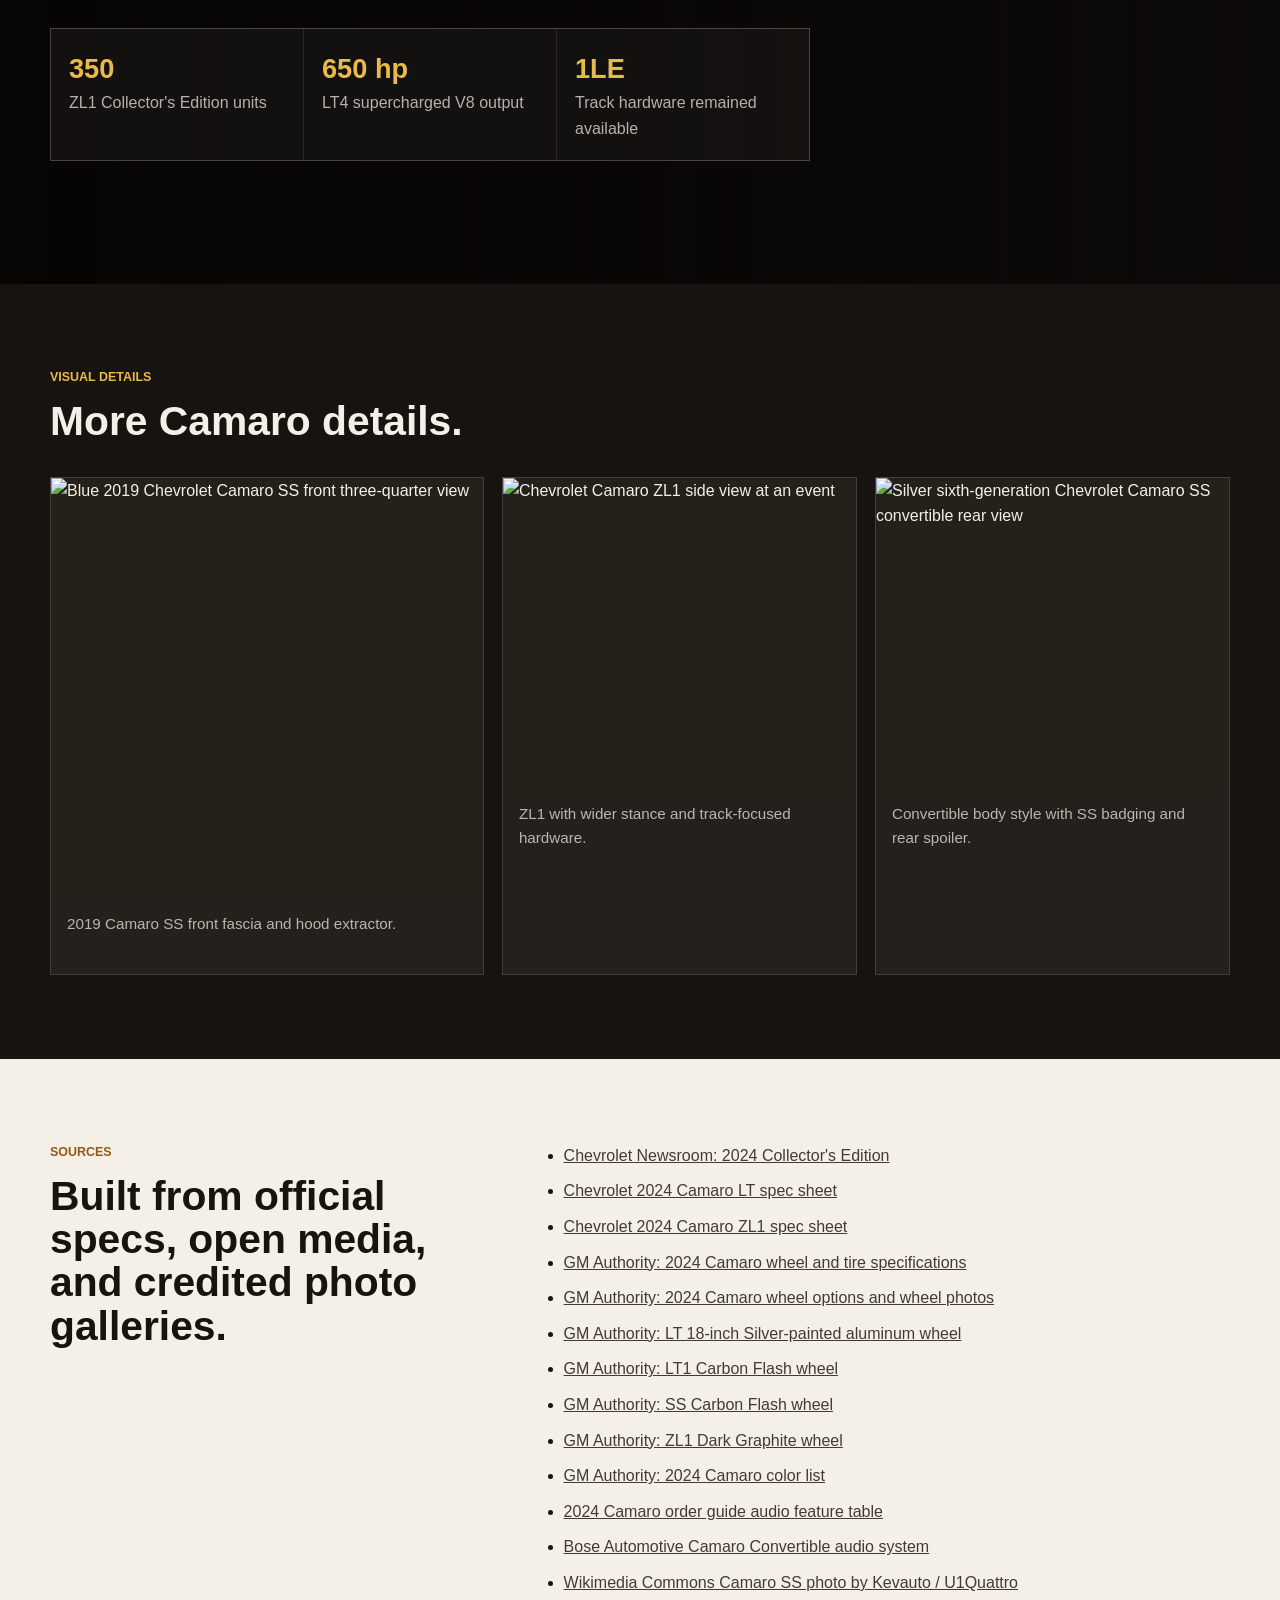
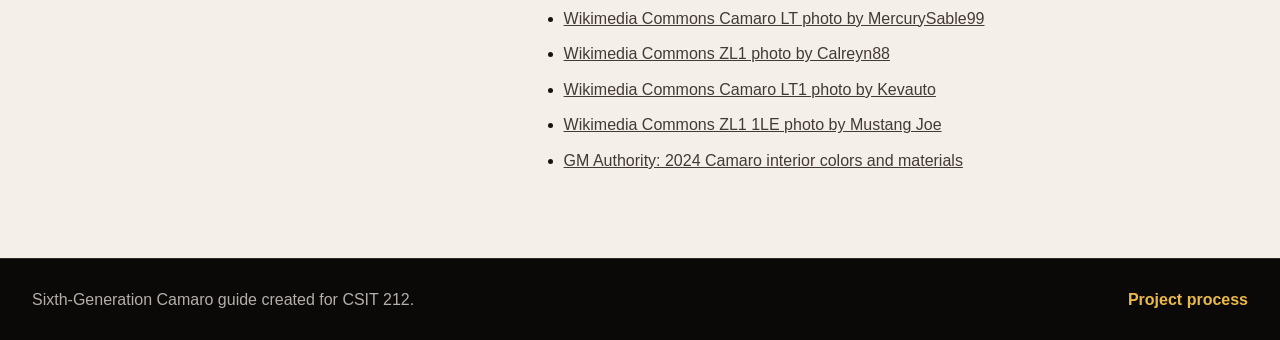
==== commit fae7f890: "Add files via upload" ====
--- a/index.html
+++ b/index.html
@@ -240,7 +240,7 @@
           <figure>
             <img src="https://gmauthority.com/blog/wp-content/uploads/2023/10/2024-Chevrolet-Camaro-Interior-Colors-027-LT1-Cloth-Jet-Black-H1T.jpg" alt="2024 Chevrolet Camaro LT1 charcoal Jet Black cloth interior" loading="lazy">
             <figcaption>
-              <strong>LT / LT1 Interior</strong>
+              <strong>LT/LT1 Interior</strong>
               <span>LT and LT1 share the simpler Camaro cabin feel. This darker charcoal-style Jet Black cloth setup keeps the cabin closer to the LT side while LT1 adds V8 hardware.</span>
             </figcaption>
           </figure>
@@ -261,7 +261,7 @@
         </div>
 
         <div class="interior-notes" aria-label="Interior trim comparison notes">
-          <div><strong>LT / LT1</strong><span>Best for the simpler Camaro interior; LT1 adds the V8 without turning the cabin into a full premium trim.</span></div>
+          <div><strong>LT/LT1</strong><span>Best for the simpler Camaro interior; LT1 adds the V8 without turning the cabin into a full premium trim.</span></div>
           <div><strong>SS</strong><span>Best for V8 performance with more available comfort and tech.</span></div>
           <div><strong>ZL1</strong><span>Best for the full supercharged track-focused cabin setup.</span></div>
         </div>
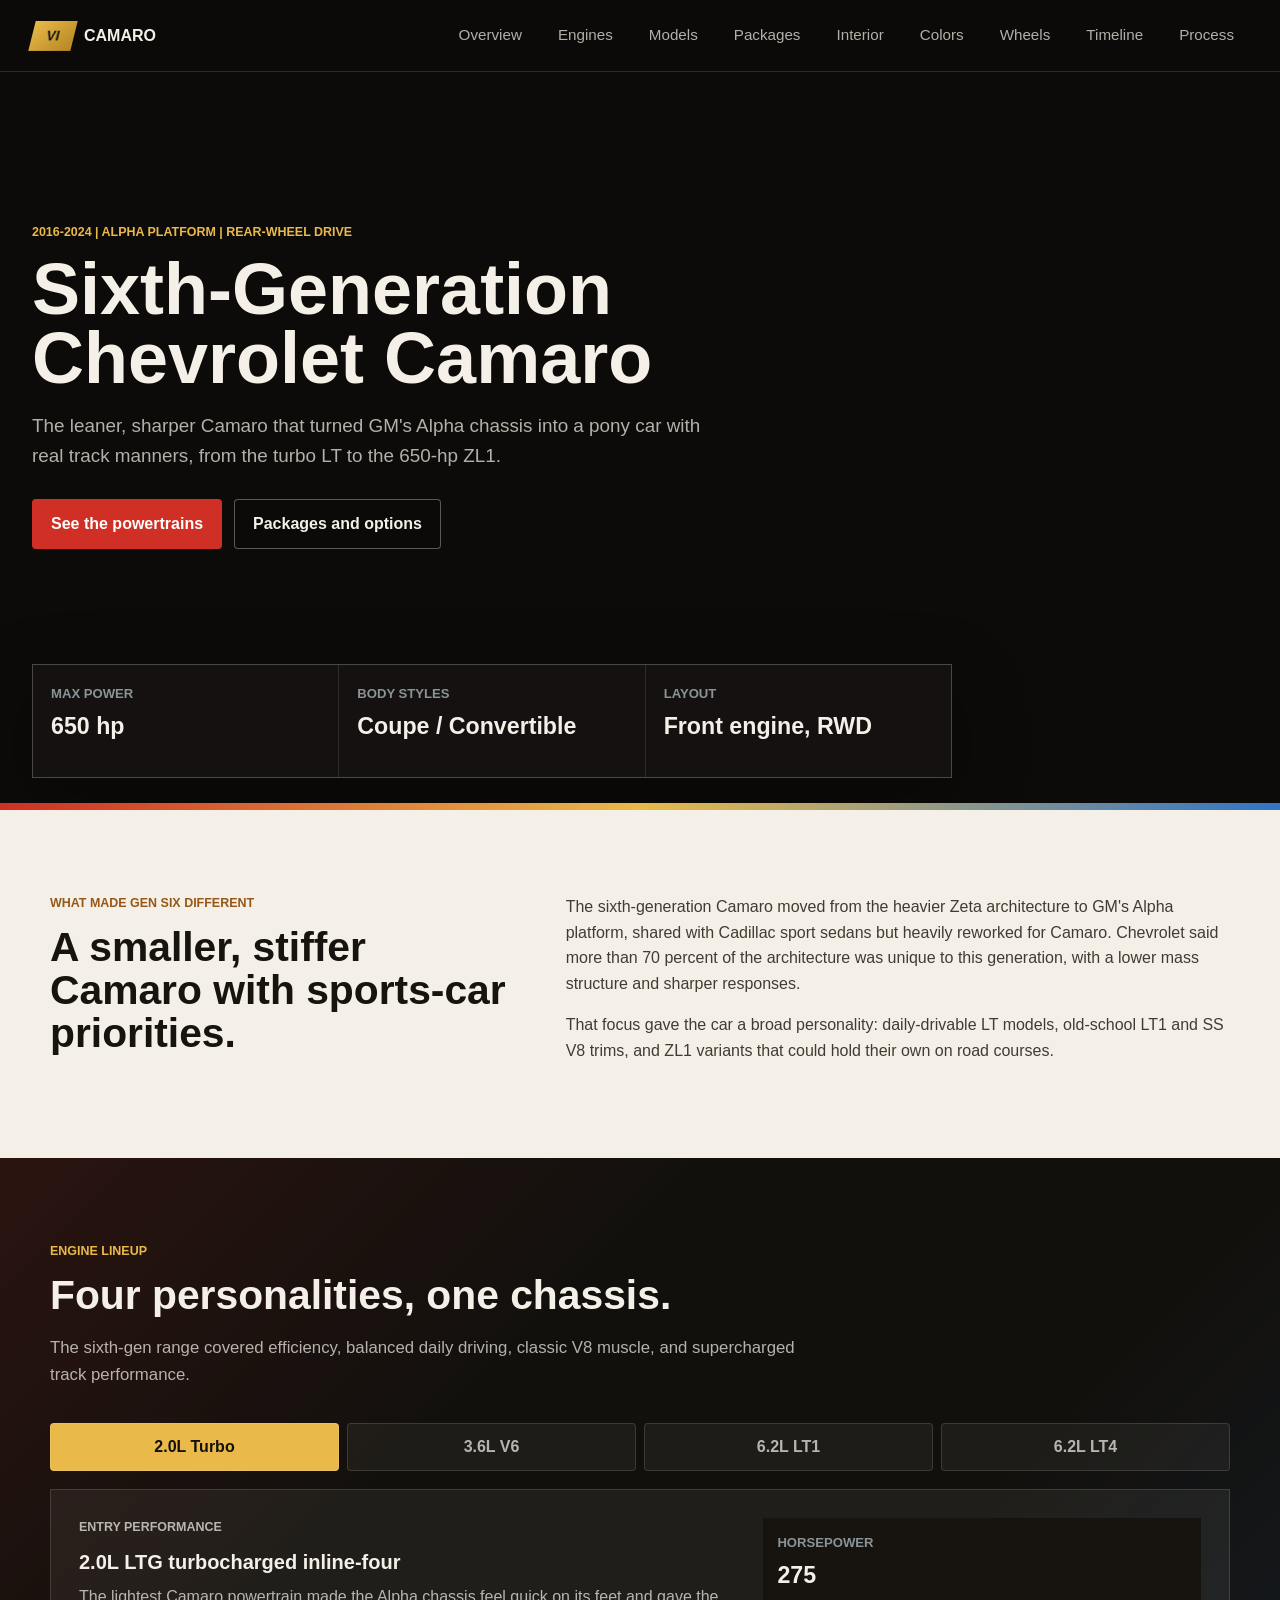
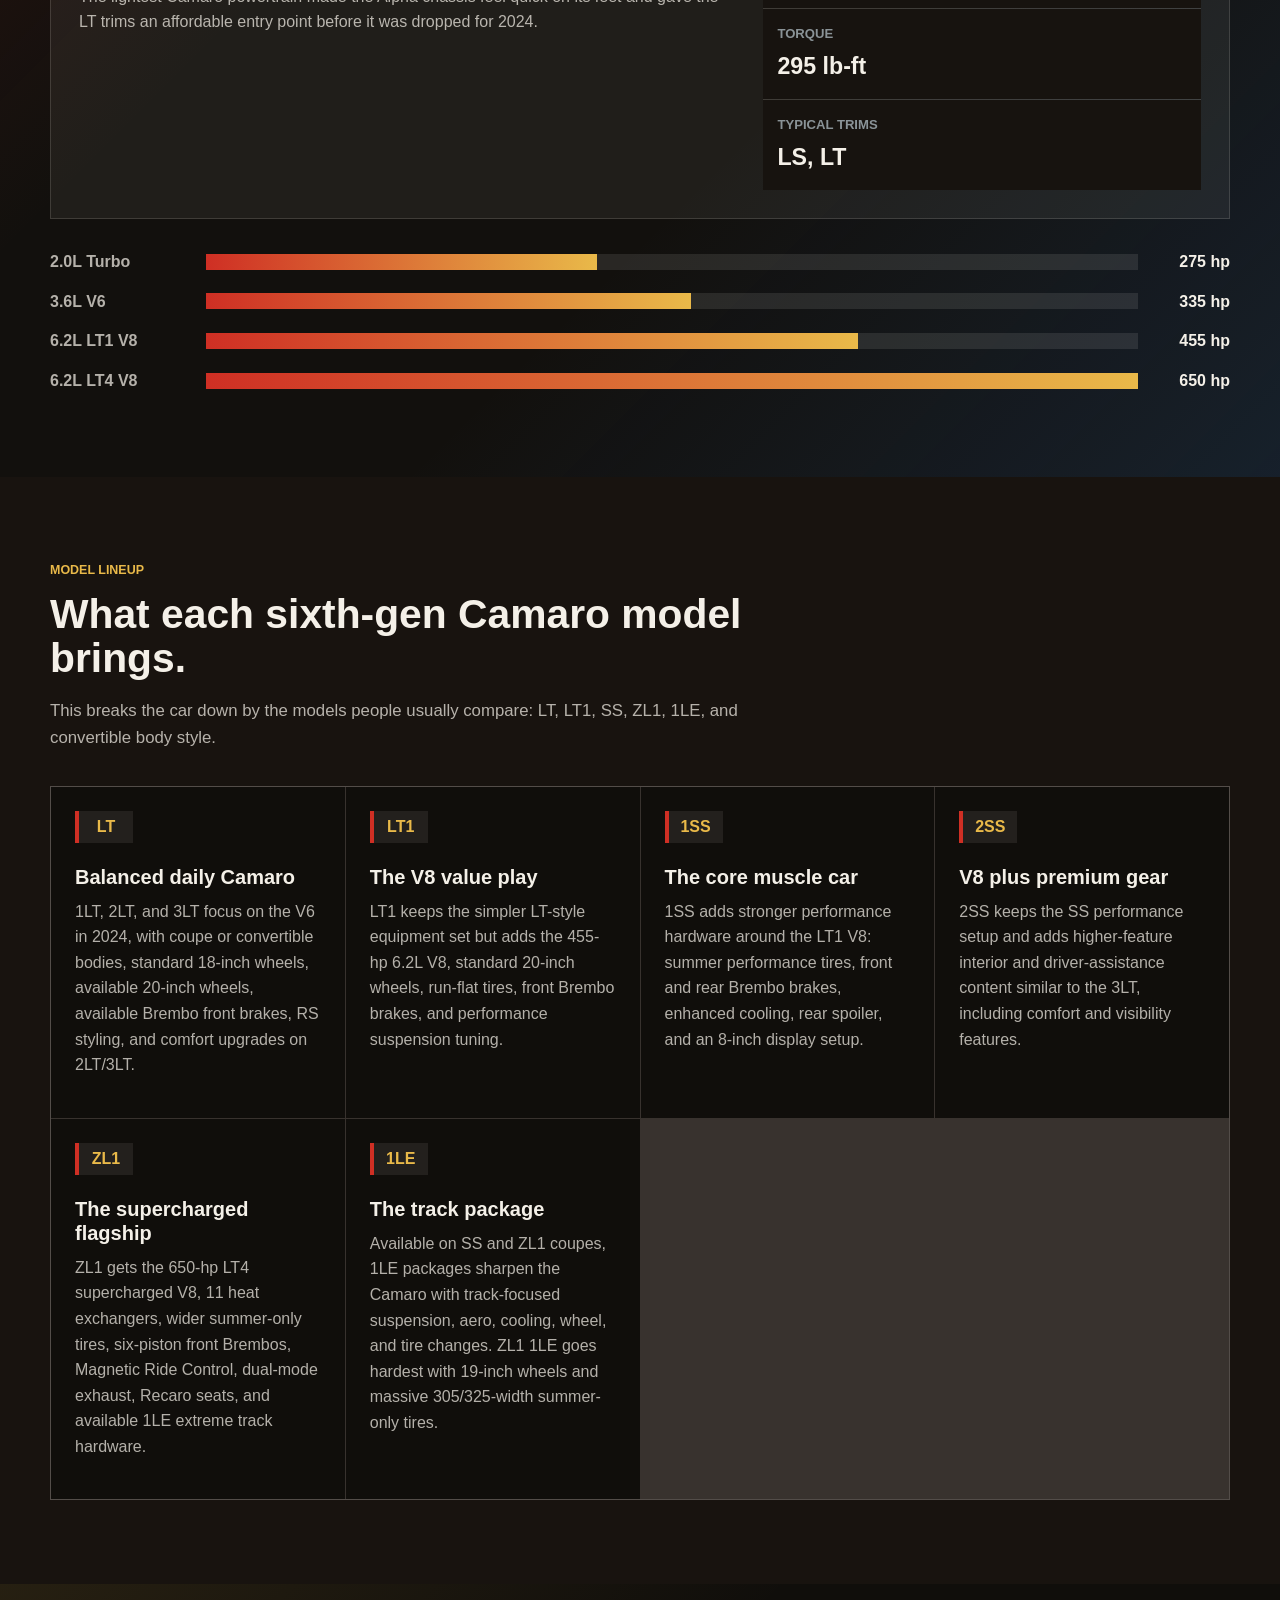
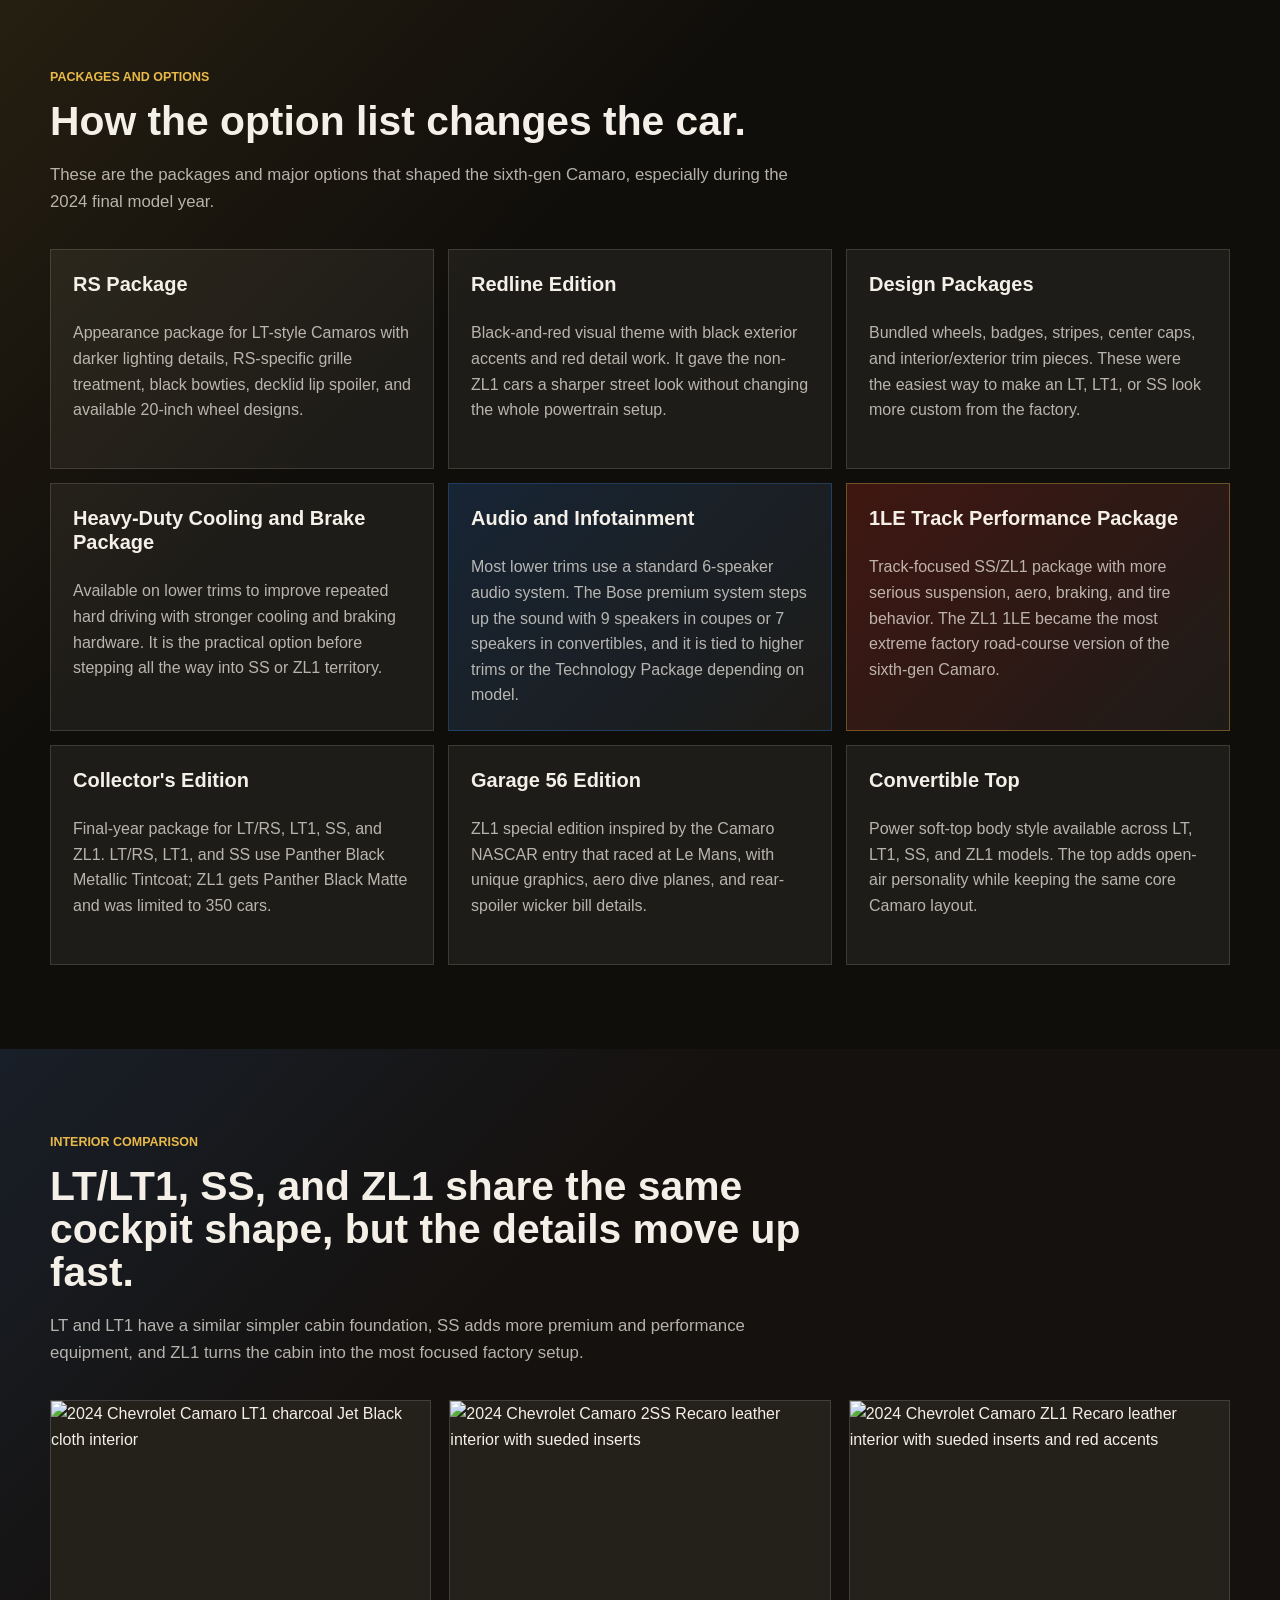
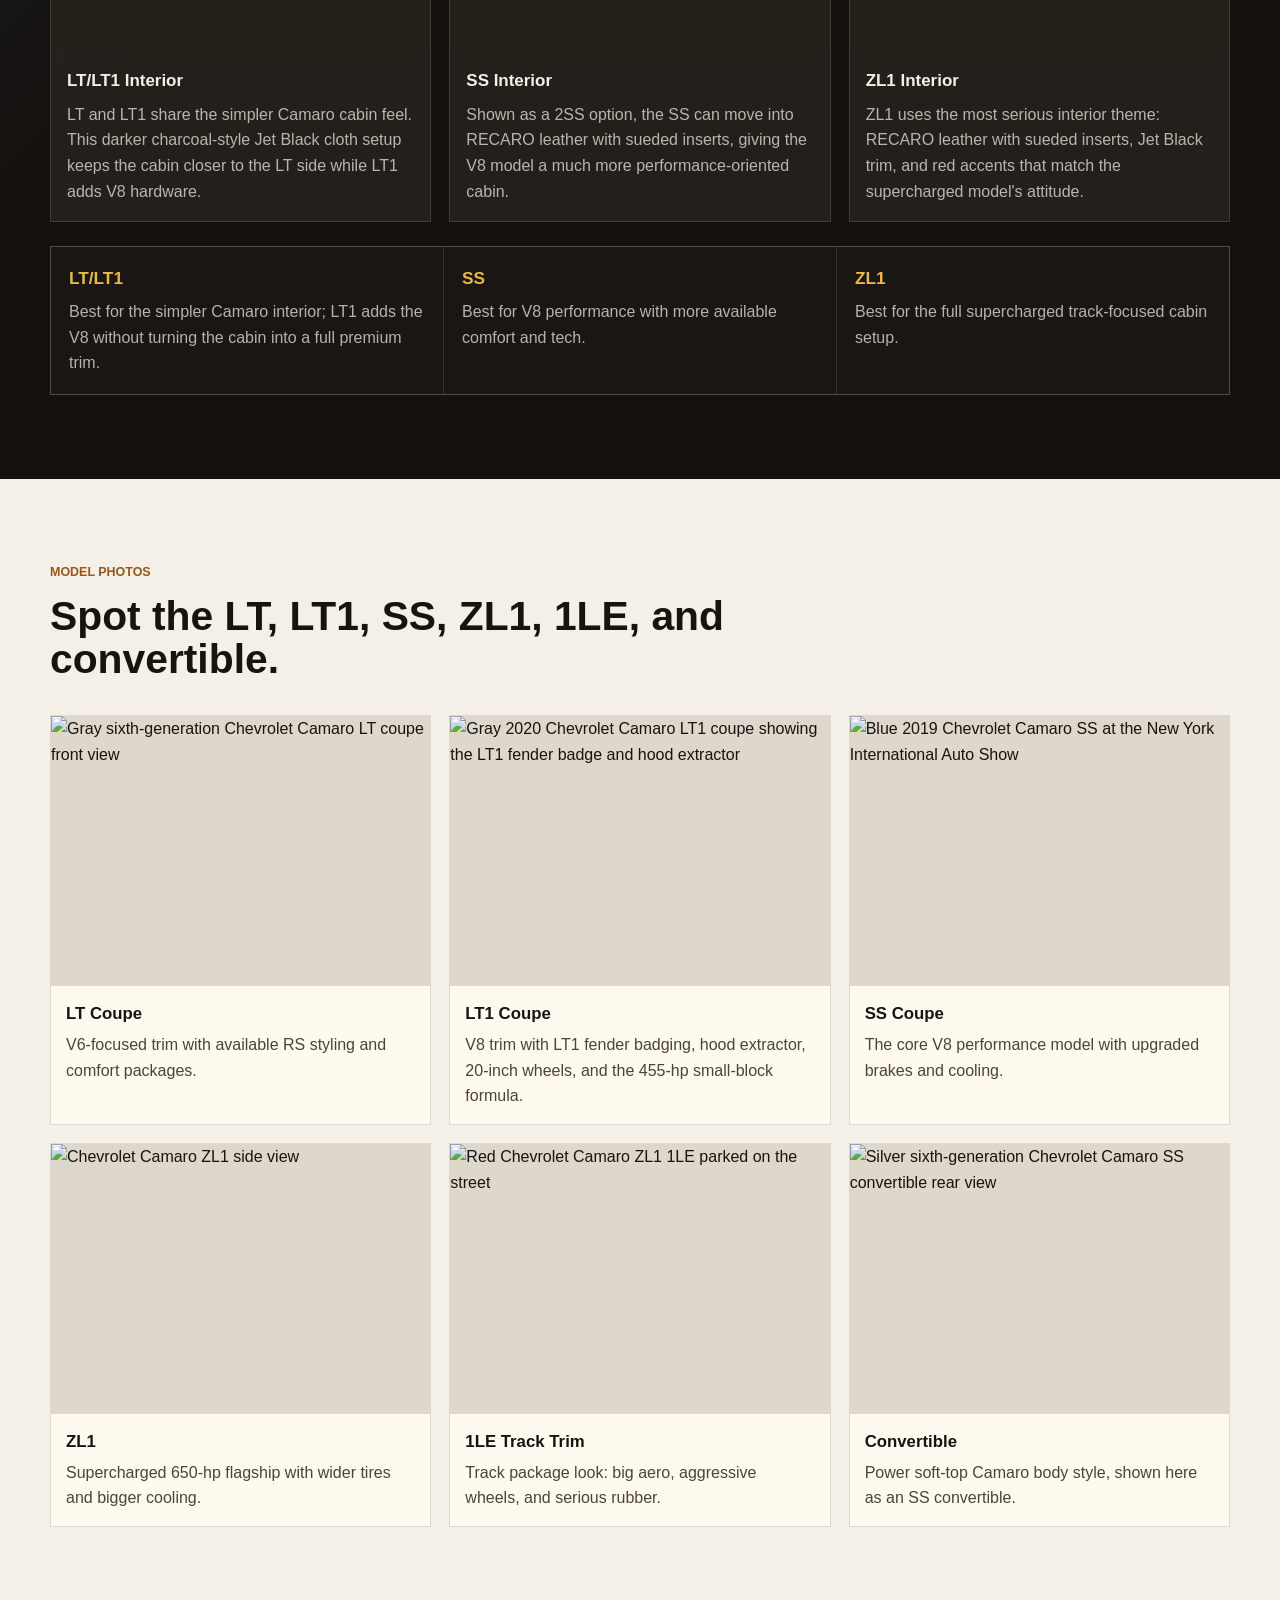
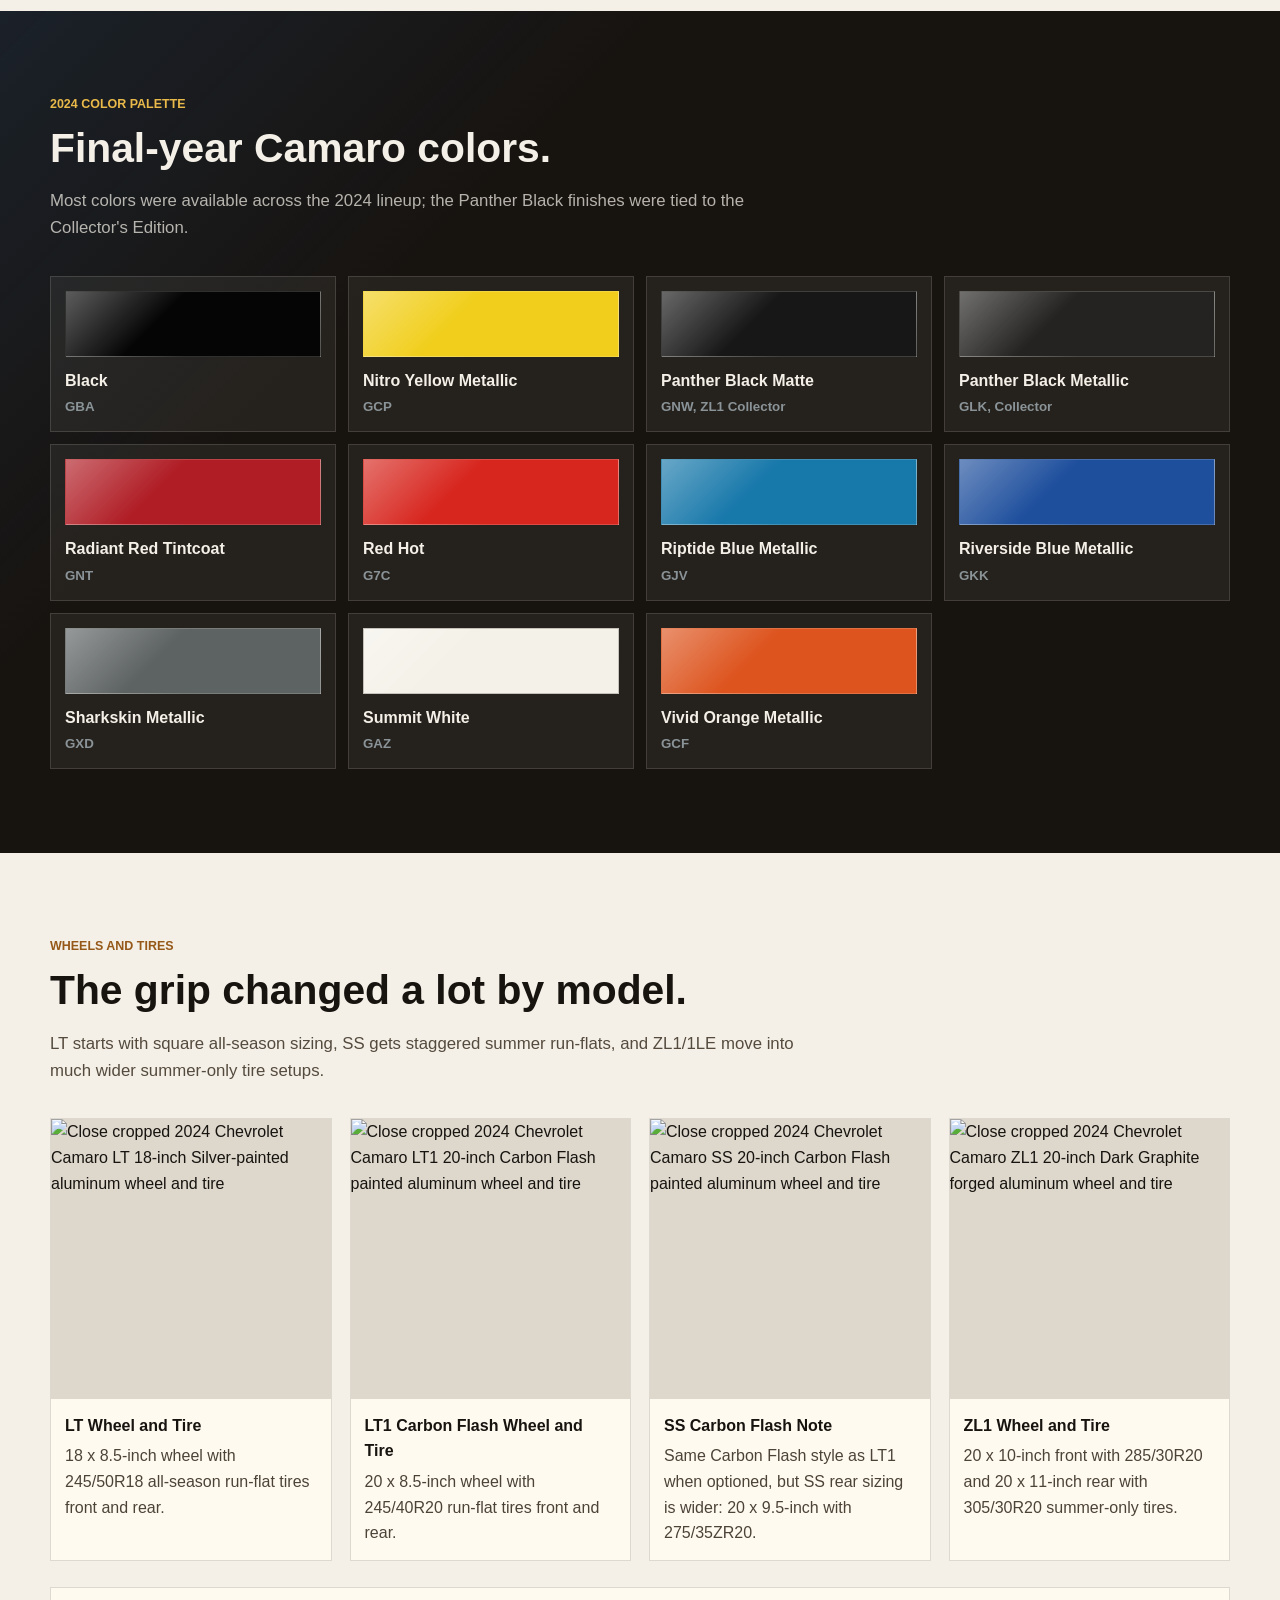
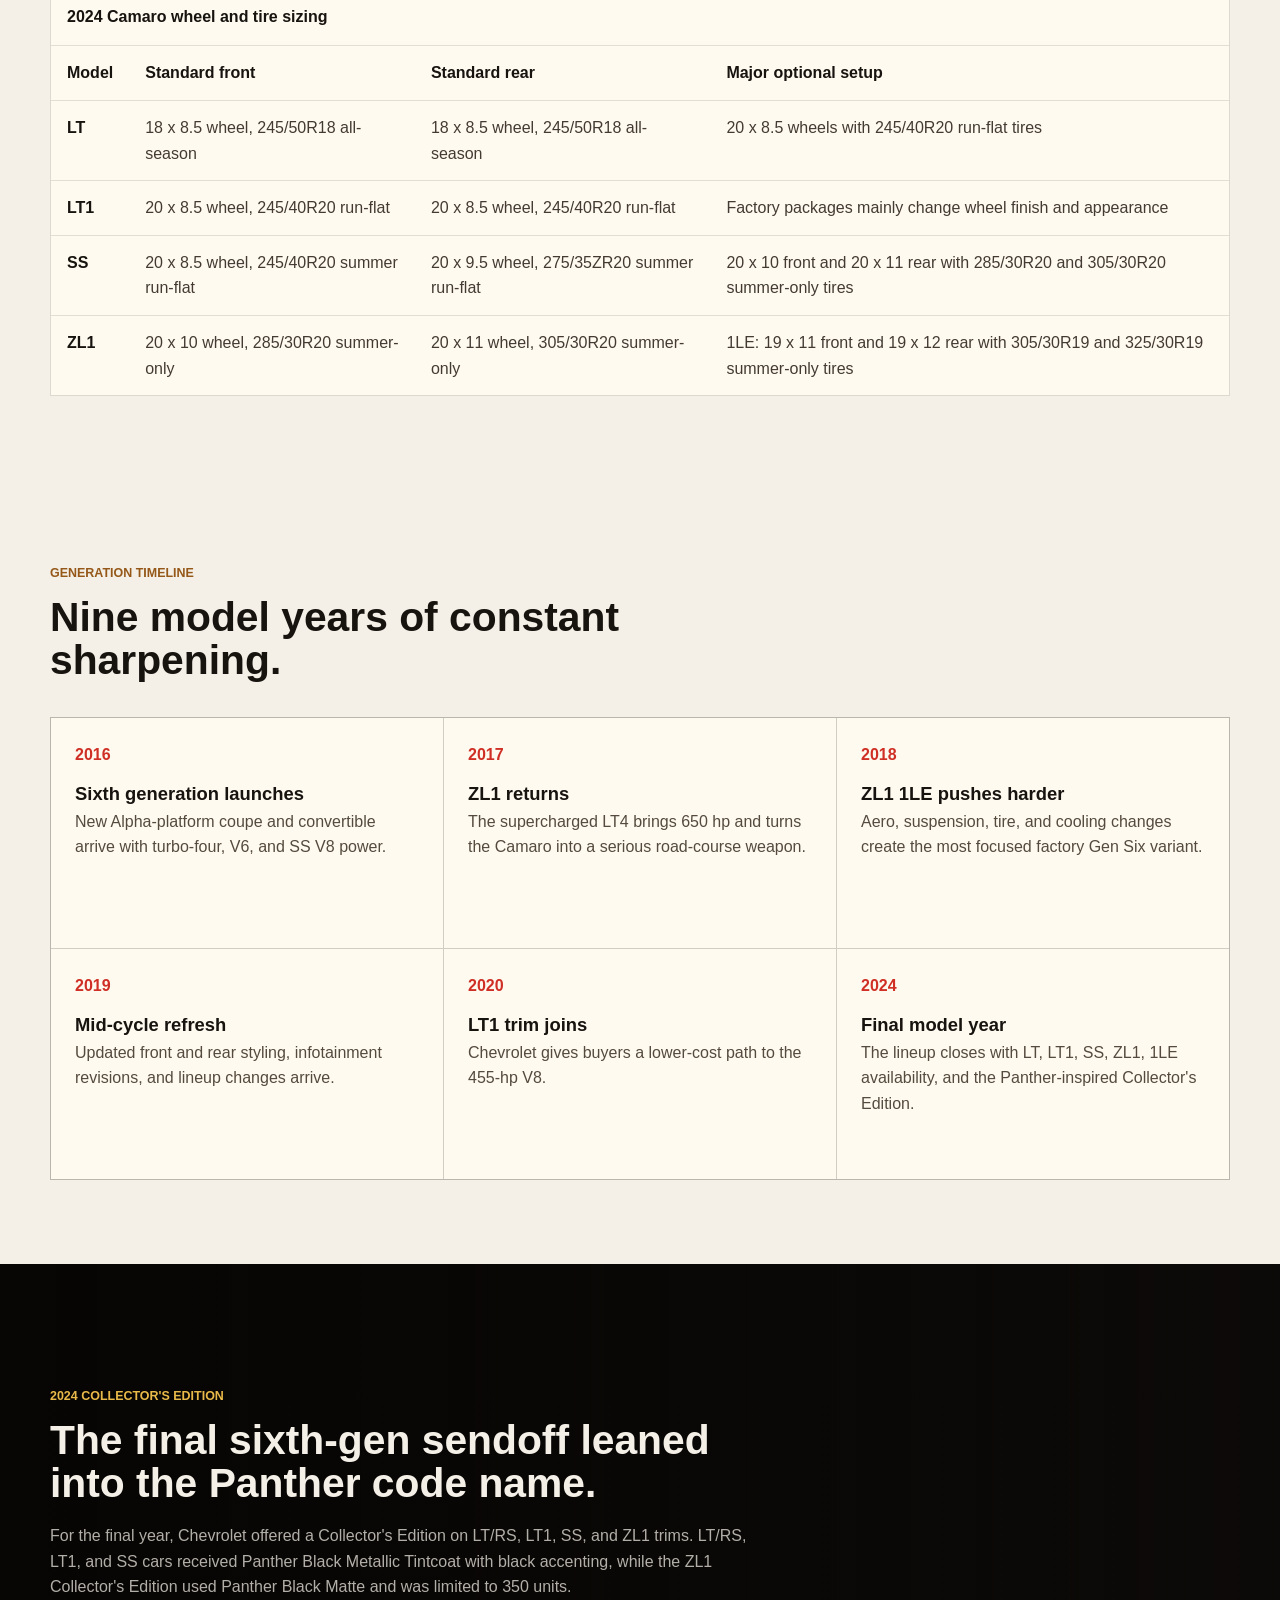
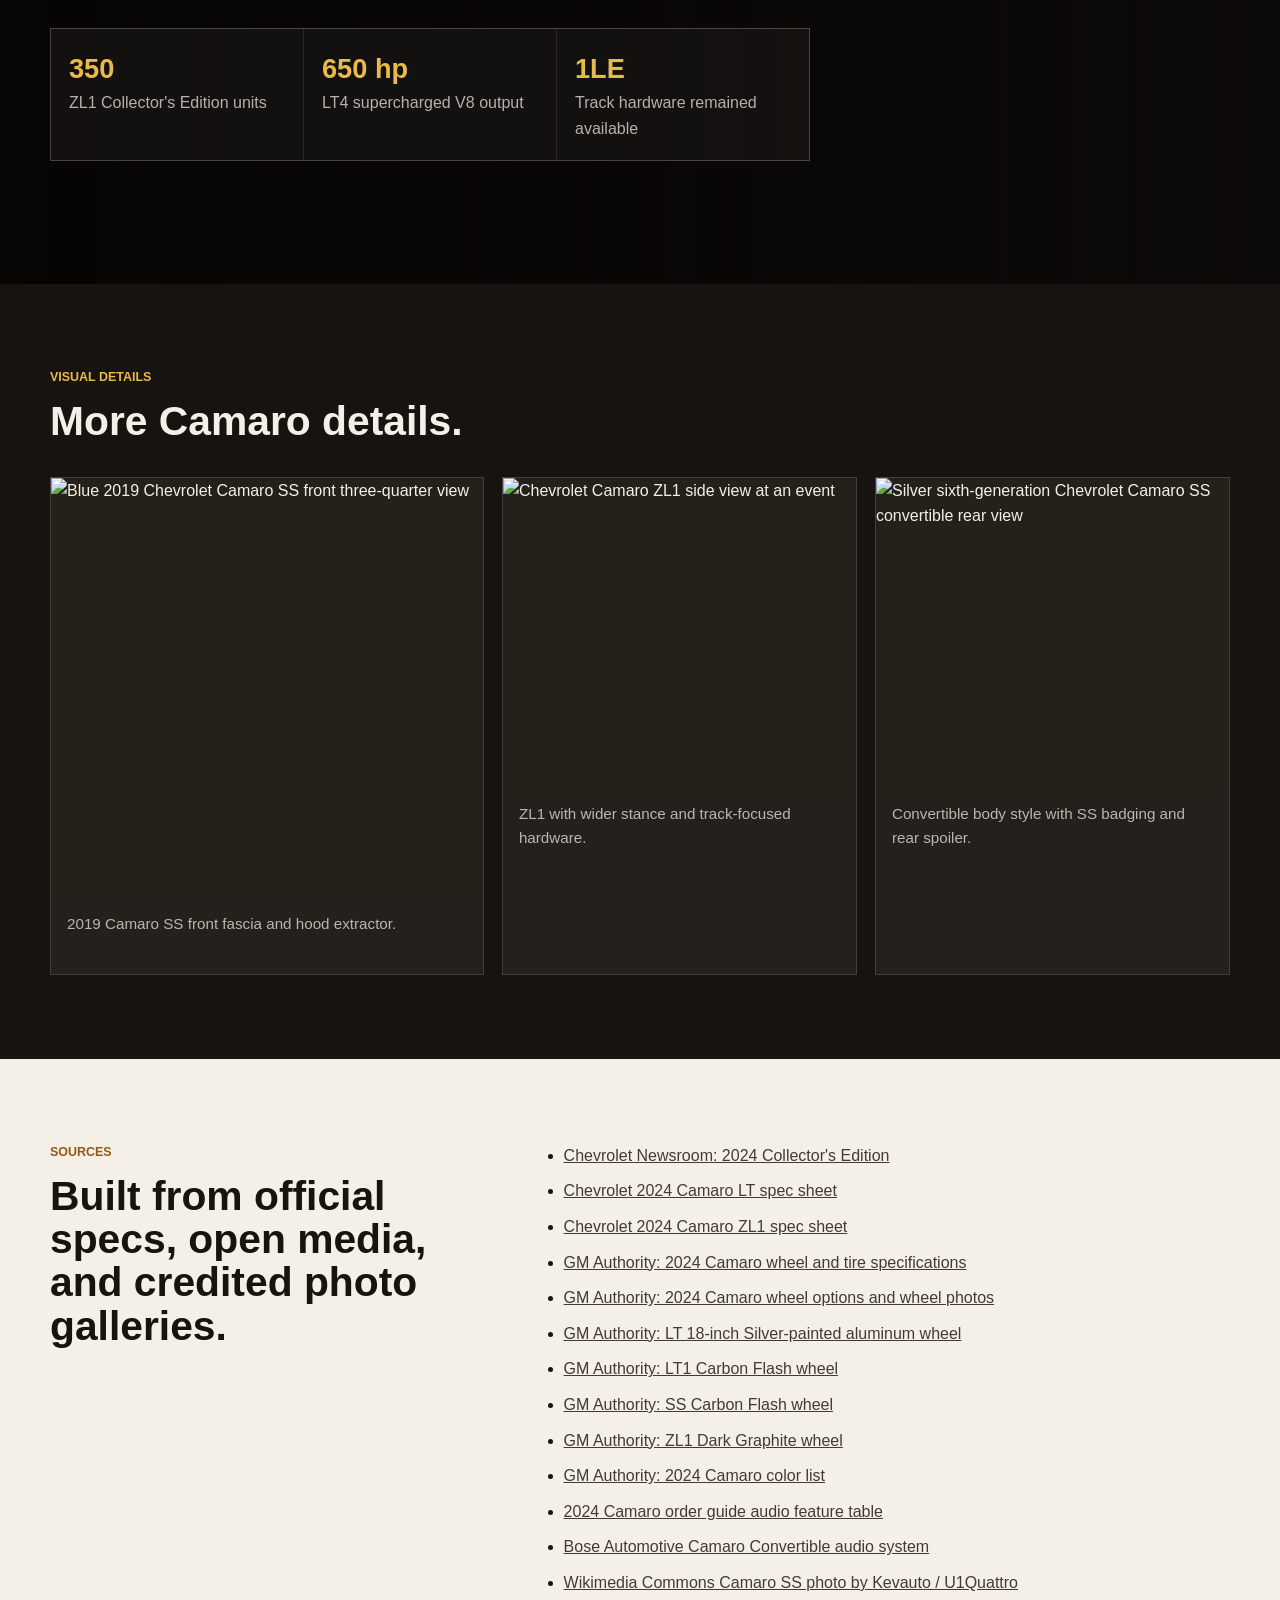
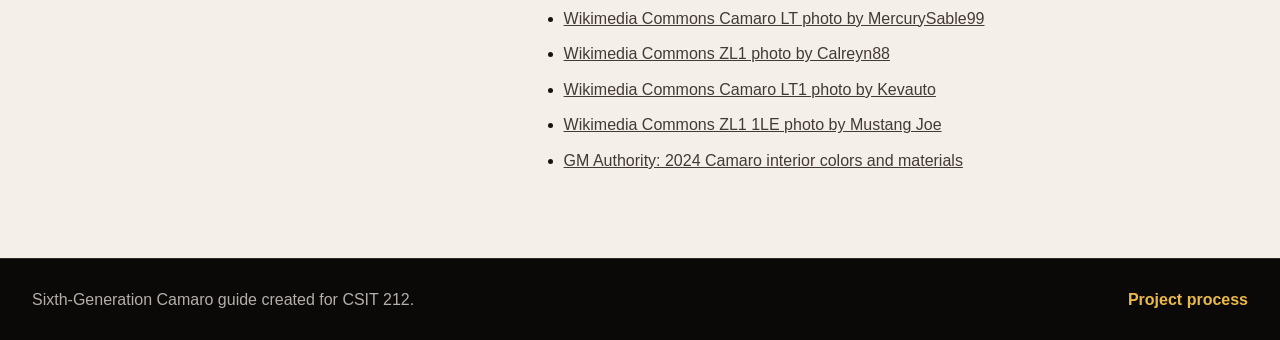
==== commit 739b332c: "Add files via upload" ====
--- a/index.html
+++ b/index.html
@@ -7,7 +7,7 @@
   <meta name="description" content="A focused guide to the 2016-2024 sixth-generation Chevrolet Camaro, including engines, trims, track packages, timeline, and Collector's Edition details.">
   <link rel="preconnect" href="https://upload.wikimedia.org">
   <link rel="preconnect" href="https://gmauthority.com">
-  <link rel="stylesheet" href="styles.css">
+  <link rel="stylesheet" href="styles.css?v=wheel-fix-2">
 </head>
 <body>
   <header class="site-header">
@@ -336,19 +336,19 @@
 
         <div class="wheel-photo-grid">
           <figure>
-            <div class="wheel-assembly wheel-crop-lt" role="img" aria-label="Close cropped 2024 Chevrolet Camaro LT 18-inch Silver-painted aluminum wheel and tire"></div>
+            <img class="wheel-photo wheel-crop-lt" src="https://gmauthority.com/blog/wp-content/uploads/2023/10/2024-Chevrolet-Camaro-18-Inch-Silver-Painted-Aluminum-Wheel-REG.jpg" alt="Close cropped 2024 Chevrolet Camaro LT 18-inch Silver-painted aluminum wheel and tire" loading="lazy">
             <figcaption><strong>LT Wheel and Tire</strong><span>18 x 8.5-inch wheel with 245/50R18 all-season run-flat tires front and rear.</span></figcaption>
           </figure>
           <figure>
-            <div class="wheel-assembly wheel-crop-lt1-carbon" role="img" aria-label="Close cropped 2024 Chevrolet Camaro LT1 20-inch Carbon Flash painted aluminum wheel and tire"></div>
+            <img class="wheel-photo wheel-crop-lt1-carbon" src="https://gmauthority.com/blog/wp-content/uploads/2023/10/2024-Chevrolet-Camaro-20-Inch-5-Spoke-Carbon-Flash-Painted-Aluminum-Wheel-RTH.jpg" alt="Close cropped 2024 Chevrolet Camaro LT1 20-inch Carbon Flash painted aluminum wheel and tire" loading="lazy">
             <figcaption><strong>LT1 Carbon Flash Wheel and Tire</strong><span>20 x 8.5-inch wheel with 245/40R20 run-flat tires front and rear.</span></figcaption>
           </figure>
           <figure>
-            <div class="wheel-assembly wheel-crop-ss-carbon" role="img" aria-label="Close cropped 2024 Chevrolet Camaro SS 20-inch Carbon Flash painted aluminum wheel and tire"></div>
+            <img class="wheel-photo wheel-crop-ss-carbon" src="https://gmauthority.com/blog/wp-content/uploads/2023/10/2024-Chevrolet-Camaro-20-Inch-5-Spoke-Carbon-Flash-Painted-Aluminum-Wheel-56V.jpg" alt="Close cropped 2024 Chevrolet Camaro SS 20-inch Carbon Flash painted aluminum wheel and tire" loading="lazy">
             <figcaption><strong>SS Carbon Flash Note</strong><span>Same Carbon Flash style as LT1 when optioned, but SS rear sizing is wider: 20 x 9.5-inch with 275/35ZR20.</span></figcaption>
           </figure>
           <figure>
-            <div class="wheel-assembly wheel-crop-zl1" role="img" aria-label="Close cropped 2024 Chevrolet Camaro ZL1 20-inch Dark Graphite forged aluminum wheel and tire"></div>
+            <img class="wheel-photo wheel-crop-zl1" src="https://gmauthority.com/blog/wp-content/uploads/2023/10/2024-Chevrolet-Camaro-20-Inch-Dark-Graphite-Premium-Paint-Forged-Aluminum-Wheel-RTQ.jpg" alt="Close cropped 2024 Chevrolet Camaro ZL1 20-inch Dark Graphite forged aluminum wheel and tire" loading="lazy">
             <figcaption><strong>ZL1 Wheel and Tire</strong><span>20 x 10-inch front with 285/30R20 and 20 x 11-inch rear with 305/30R20 summer-only tires.</span></figcaption>
           </figure>
         </div>
--- a/styles.css
+++ b/styles.css
@@ -676,33 +676,29 @@
   background: #fffaf0;
 }
 
-.wheel-assembly {
+.wheel-photo-grid .wheel-photo {
+  display: block;
   width: 100%;
   aspect-ratio: 1 / 1;
+  height: auto;
+  object-fit: cover;
+  object-position: var(--wheel-position, center);
   background-color: #ddd7cc;
-  background-image: var(--wheel-image);
-  background-repeat: no-repeat;
-  background-size: auto var(--wheel-zoom, 190%);
-  background-position: var(--wheel-position, center);
 }
 
 .wheel-crop-lt {
-  --wheel-image: url("https://gmauthority.com/blog/wp-content/uploads/2023/10/2024-Chevrolet-Camaro-18-Inch-Silver-Painted-Aluminum-Wheel-REG.jpg");
   --wheel-position: 25% 82%;
 }
 
 .wheel-crop-lt1-carbon {
-  --wheel-image: url("https://gmauthority.com/blog/wp-content/uploads/2023/10/2024-Chevrolet-Camaro-20-Inch-5-Spoke-Carbon-Flash-Painted-Aluminum-Wheel-RTH.jpg");
   --wheel-position: 30% 87%;
 }
 
 .wheel-crop-ss-carbon {
-  --wheel-image: url("https://gmauthority.com/blog/wp-content/uploads/2023/10/2024-Chevrolet-Camaro-20-Inch-5-Spoke-Carbon-Flash-Painted-Aluminum-Wheel-56V.jpg");
   --wheel-position: 35% 87%;
 }
 
 .wheel-crop-zl1 {
-  --wheel-image: url("https://gmauthority.com/blog/wp-content/uploads/2023/10/2024-Chevrolet-Camaro-20-Inch-Dark-Graphite-Premium-Paint-Forged-Aluminum-Wheel-RTQ.jpg");
   --wheel-position: 36% 89%;
 }
 
